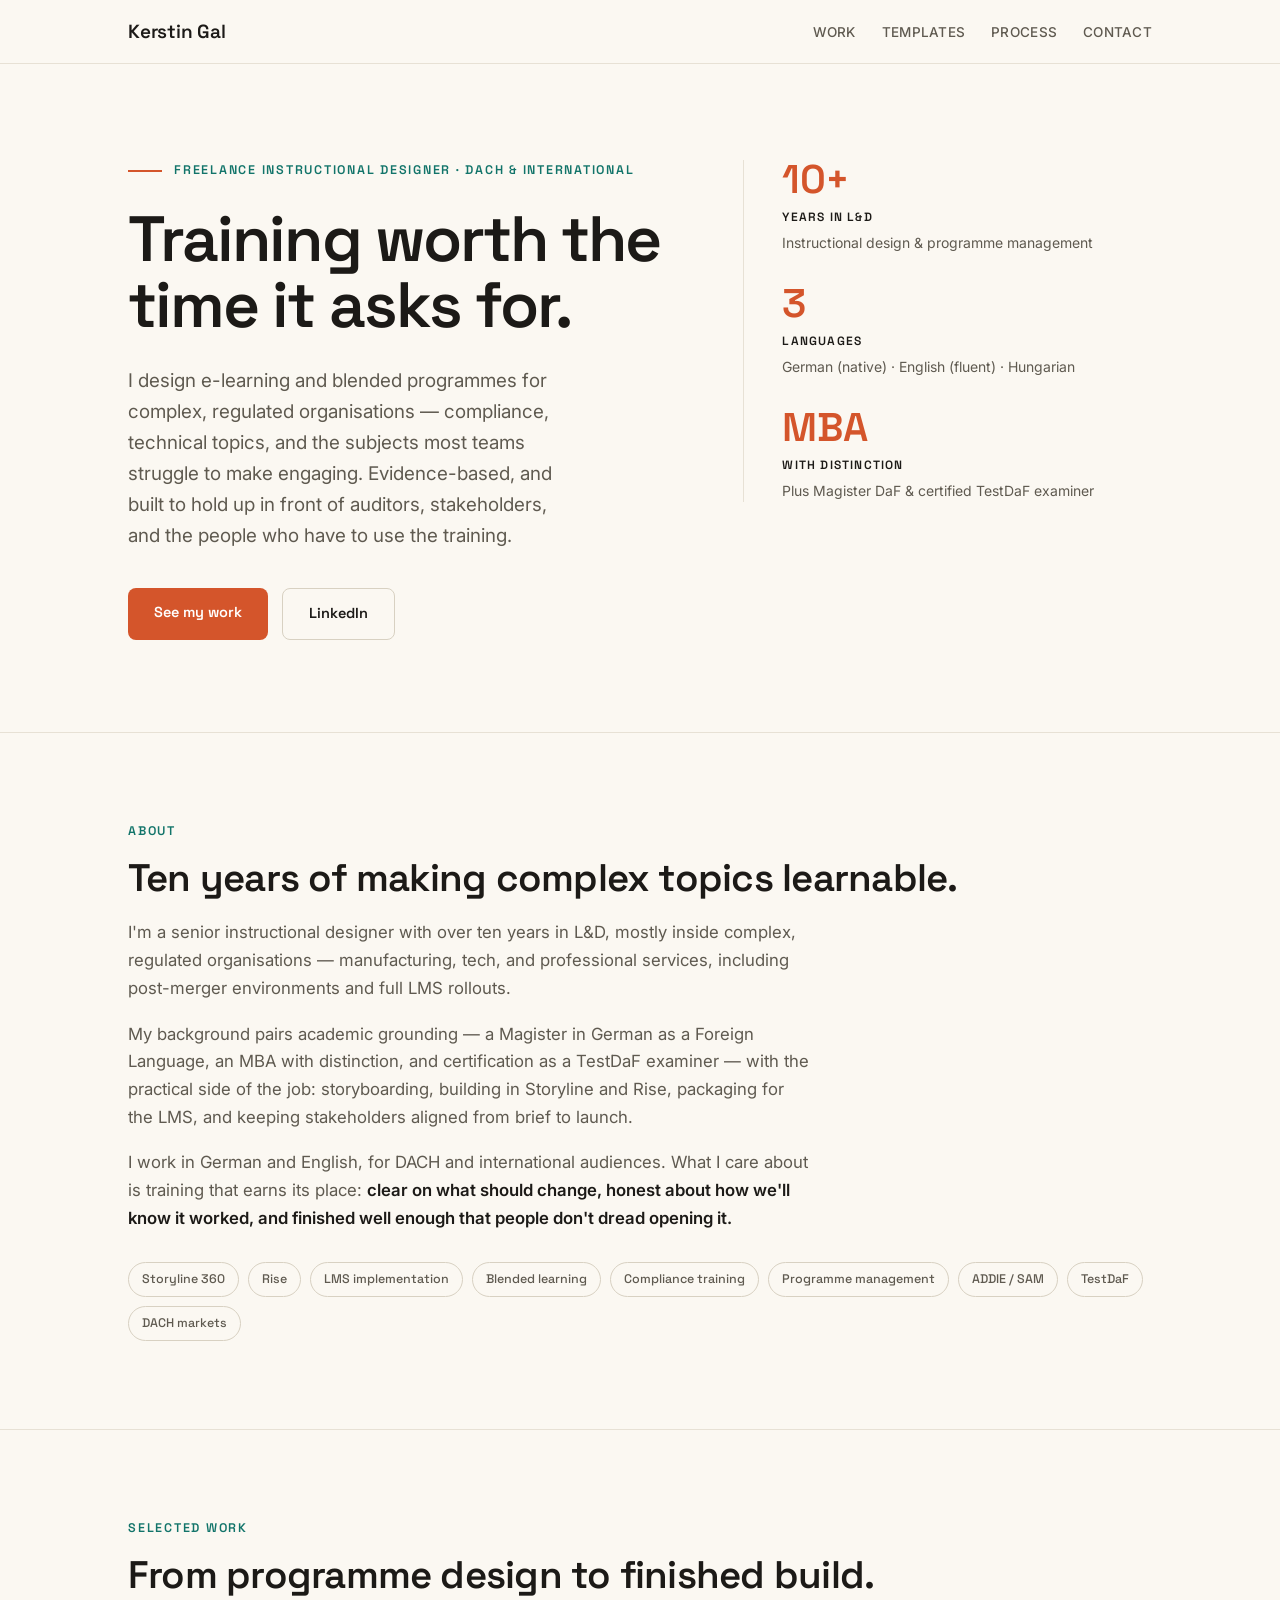
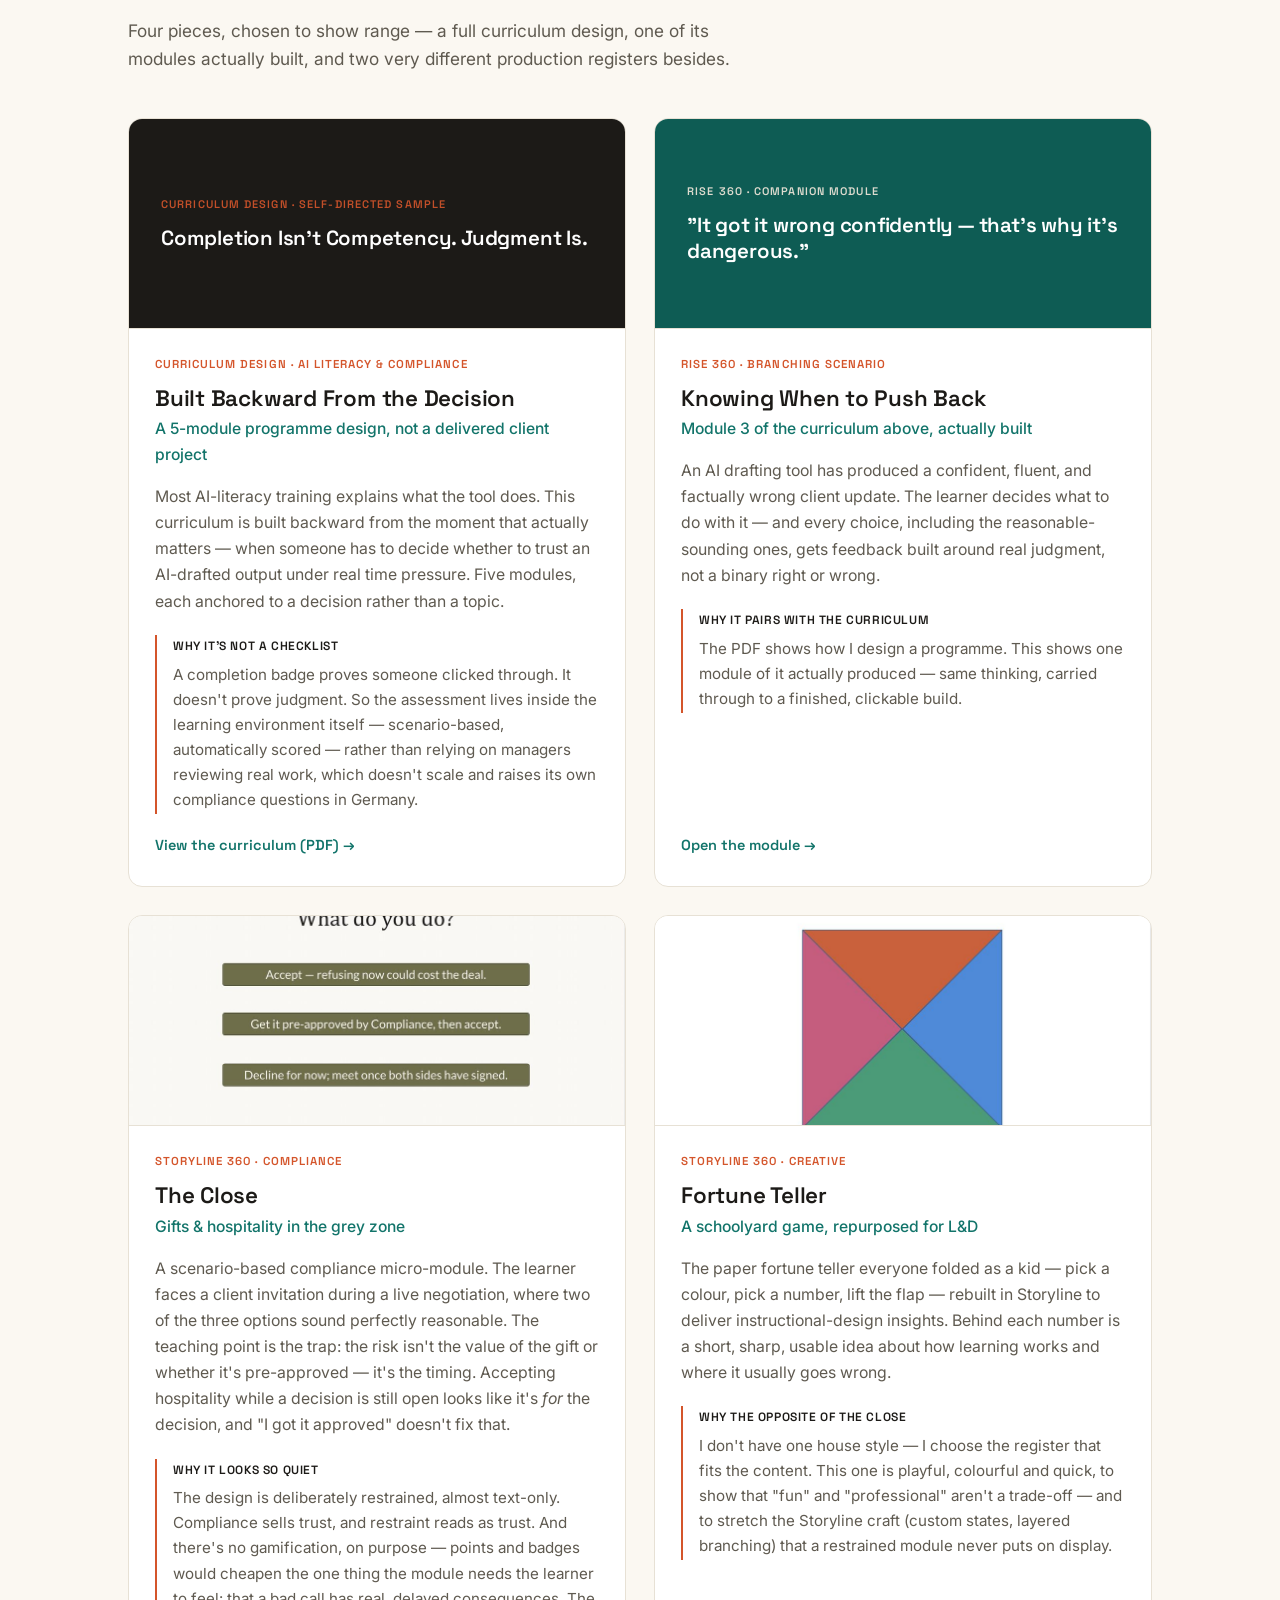
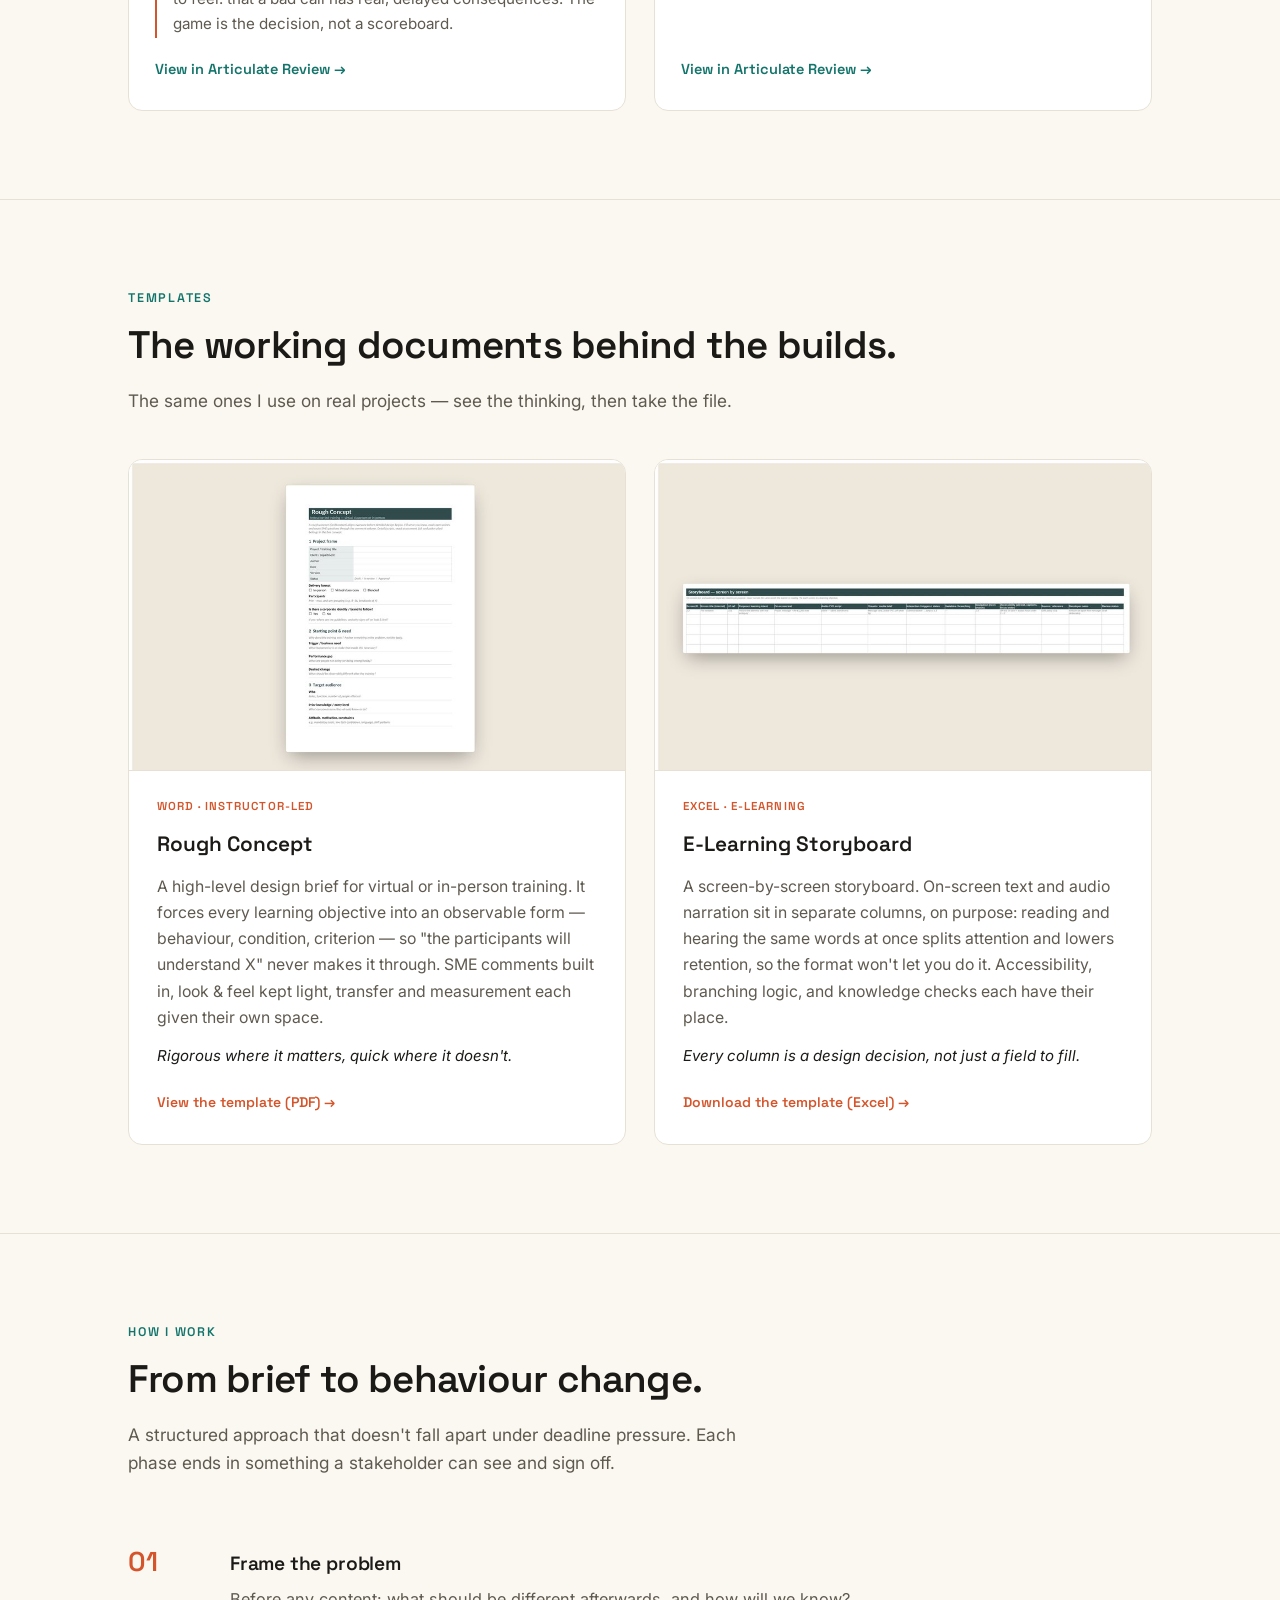
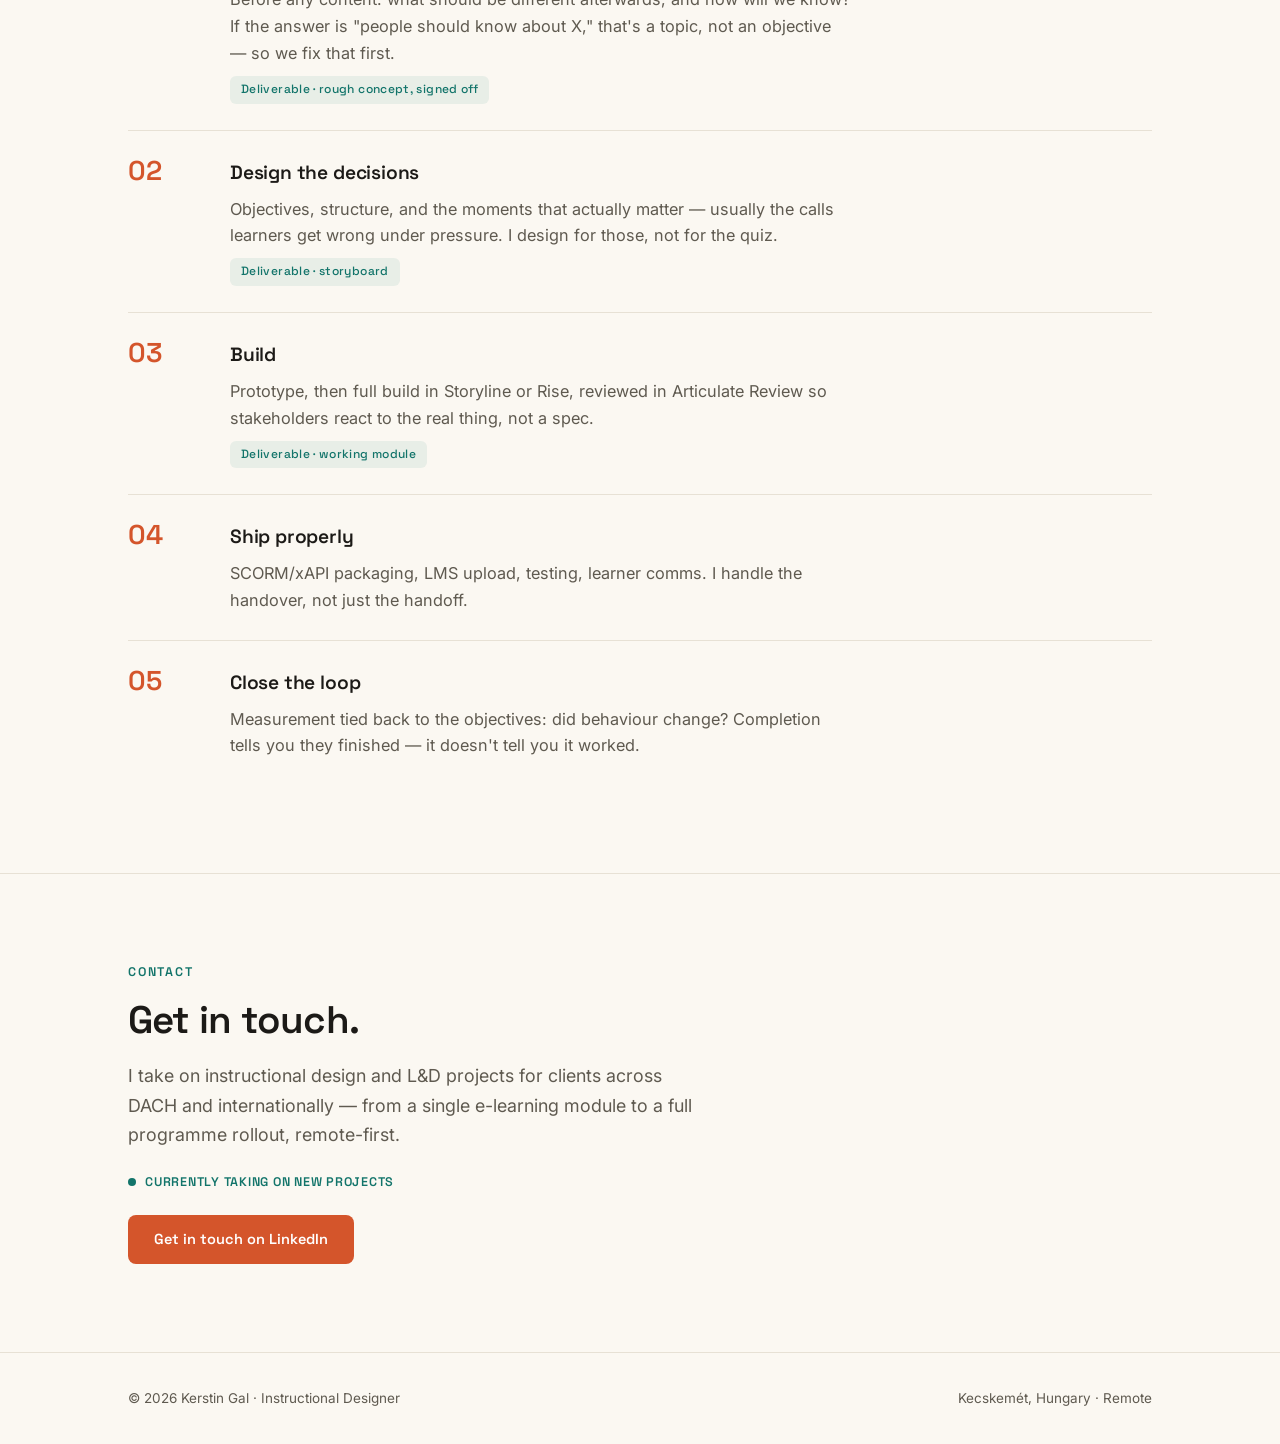
==== index.html @ 0e5b6647 "Revise content for roles and project descriptions Updated text in various sections to reflect new ro" ====
<!DOCTYPE html>
<html lang="en">
<head>
<meta charset="UTF-8">
<meta name="viewport" content="width=device-width, initial-scale=1.0">
<title>Kerstin Gal — Instructional Designer</title>
<link rel="preconnect" href="https://fonts.googleapis.com">
<link rel="preconnect" href="https://fonts.gstatic.com" crossorigin>
<link href="https://fonts.googleapis.com/css2?family=Space+Grotesk:wght@400;500;600;700&family=Inter:wght@400;500;600&display=swap" rel="stylesheet">
<style>
  :root{
    --paper:#FBF8F2; --surface:#FFFFFF; --ink:#1C1A17; --muted:#5F5A50;
    --terra:#D4552B; --terra-dark:#B8431F; --teal:#12746A; --teal-dark:#0E5C54;
    --hair:#E7E1D5; --hair-strong:#D8D1C2;
    --sans:'Inter',system-ui,sans-serif; --disp:'Space Grotesk',system-ui,sans-serif;
    --wrap:1080px;
  }
  *{box-sizing:border-box;margin:0;padding:0}
  html{scroll-behavior:smooth}
  body{font-family:var(--sans);background:var(--paper);color:var(--ink);line-height:1.65;-webkit-font-smoothing:antialiased}
  a{color:inherit;text-decoration:none}
  .wrap{max-width:var(--wrap);margin:0 auto;padding:0 28px}
  section{padding:88px 0;border-top:1px solid var(--hair)}

  /* nav */
  header{position:sticky;top:0;z-index:50;background:rgba(251,248,242,.9);backdrop-filter:blur(8px);border-bottom:1px solid var(--hair)}
  .nav{display:flex;align-items:center;justify-content:space-between;flex-wrap:wrap;gap:6px 20px;padding:16px 28px;max-width:var(--wrap);margin:0 auto}
  .brand{font-family:var(--disp);font-weight:600;font-size:19px;letter-spacing:-.01em}
  .navlinks{display:flex;gap:26px;font-size:13.5px;font-weight:500;letter-spacing:.02em;text-transform:uppercase}
  .navlinks a{color:var(--muted);transition:color .15s}
  .navlinks a:hover{color:var(--terra)}

  /* hero */
  .hero{padding:96px 0 92px}
  .hero-grid{display:grid;grid-template-columns:1.35fr 1fr;gap:64px;align-items:start}
  .eyebrow{font-family:var(--disp);font-size:12.5px;font-weight:600;letter-spacing:.14em;text-transform:uppercase;color:var(--teal);display:flex;align-items:center;gap:12px;margin-bottom:26px}
  .eyebrow::before{content:"";width:34px;height:2px;background:var(--terra)}
  h1{font-family:var(--disp);font-weight:600;font-size:clamp(2.5rem,5.4vw,4rem);line-height:1.03;letter-spacing:-.03em;margin-bottom:26px}
  .lead{font-size:1.18rem;color:var(--muted);max-width:37ch;margin-bottom:36px}
  .btns{display:flex;gap:14px;flex-wrap:wrap}
  .btn{font-family:var(--disp);font-weight:600;font-size:14.5px;padding:13px 26px;border-radius:8px;transition:.15s;cursor:pointer;display:inline-block}
  .btn-primary{background:var(--terra);color:#fff}
  .btn-primary:hover{background:var(--terra-dark)}
  .btn-ghost{border:1.5px solid var(--hair-strong);color:var(--ink)}
  .btn-ghost:hover{border-color:var(--teal);color:var(--teal)}

  .stats{display:flex;flex-direction:column;gap:30px;padding-left:38px;border-left:1px solid var(--hair)}
  .stat .num{font-family:var(--disp);font-weight:600;font-size:2.5rem;line-height:1;color:var(--terra);letter-spacing:-.02em}
  .stat .lab{font-family:var(--disp);font-size:12px;font-weight:600;letter-spacing:.1em;text-transform:uppercase;color:var(--ink);margin:8px 0 3px}
  .stat .sub{font-size:14px;color:var(--muted)}

  /* section heads */
  .kicker{font-family:var(--disp);font-size:12.5px;font-weight:600;letter-spacing:.14em;text-transform:uppercase;color:var(--teal);margin-bottom:16px}
  h2{font-family:var(--disp);font-weight:600;font-size:clamp(1.7rem,3.4vw,2.4rem);line-height:1.1;letter-spacing:-.02em;margin-bottom:20px}
  .section-intro{font-size:1.08rem;color:var(--muted);max-width:56ch;margin-bottom:44px}

  /* about */
  .about p{max-width:62ch;color:var(--muted);margin-bottom:18px;font-size:1.05rem}
  .about p strong{color:var(--ink);font-weight:600}
  .tags{display:flex;flex-wrap:wrap;gap:9px;margin-top:30px}
  .tag{font-family:var(--disp);font-size:12.5px;font-weight:500;padding:6px 13px;border:1px solid var(--hair-strong);border-radius:999px;color:var(--muted)}

  /* work cards */
  .cards{display:grid;grid-template-columns:1fr 1fr;gap:28px}
  .card{background:var(--surface);border:1px solid var(--hair);border-radius:14px;overflow:hidden;display:flex;flex-direction:column;transition:transform .18s,box-shadow .18s}
  .card:hover{transform:translateY(-3px);box-shadow:0 14px 34px -18px rgba(28,26,23,.35)}
  .card-img{height:210px;overflow:hidden;background:var(--paper);border-bottom:1px solid var(--hair)}
  .card-img img{width:100%;height:100%;object-fit:cover;object-position:center;display:block}

  /* text-based covers for pieces without a screenshot yet */
  .cover{height:210px;border-bottom:1px solid var(--hair);display:flex;flex-direction:column;justify-content:center;padding:0 32px;color:#fff}
  .cover-dark{background:var(--ink)}
  .cover-teal{background:var(--teal-dark)}
  .cover .cov-eyebrow{font-family:var(--disp);font-size:11px;font-weight:600;letter-spacing:.1em;text-transform:uppercase;margin-bottom:12px;opacity:.9}
  .cover-dark .cov-eyebrow{color:var(--terra)}
  .cover-teal .cov-eyebrow{color:#F4E9DC}
  .cover .cov-line{font-family:var(--disp);font-weight:600;font-size:1.28rem;line-height:1.28;letter-spacing:-.01em}

  .card-body{padding:26px 26px 28px;display:flex;flex-direction:column;flex:1}
  .card-tag{font-family:var(--disp);font-size:11.5px;font-weight:600;letter-spacing:.09em;text-transform:uppercase;color:var(--terra);margin-bottom:12px}
  .card h3{font-family:var(--disp);font-weight:600;font-size:1.4rem;letter-spacing:-.01em;line-height:1.15}
  .card .subtitle{color:var(--teal);font-weight:500;font-size:.98rem;margin:5px 0 16px}
  .card p{color:var(--muted);font-size:.99rem;margin-bottom:16px}
  .why{border-left:2.5px solid var(--terra);padding:2px 0 2px 16px;margin:4px 0 20px}
  .why .why-lab{font-family:var(--disp);font-size:12px;font-weight:600;letter-spacing:.05em;text-transform:uppercase;color:var(--ink);display:block;margin-bottom:5px}
  .why p{font-size:.95rem;margin:0}
  .card-link{margin-top:auto;font-family:var(--disp);font-weight:600;font-size:14.5px;color:var(--teal);display:inline-flex;align-items:center;gap:7px;transition:gap .15s,color .15s}
  .card-link:hover{gap:12px;color:var(--teal-dark)}

  /* templates */
  .tpl{display:grid;grid-template-columns:1fr 1fr;gap:28px}
  .tpl-card{background:var(--surface);border:1px solid var(--hair);border-radius:14px;overflow:hidden;display:flex;flex-direction:column;transition:transform .18s,box-shadow .18s}
  .tpl-card:hover{transform:translateY(-3px);box-shadow:0 14px 34px -18px rgba(28,26,23,.35)}
  .tpl-img{border-bottom:1px solid var(--hair);background:#EDE7DC;line-height:0}
  .tpl-img img{width:100%;height:auto;display:block}
  .tpl-body{padding:26px 28px 30px;display:flex;flex-direction:column;flex:1}
  .tpl-tag{font-family:var(--disp);font-size:11.5px;font-weight:600;letter-spacing:.09em;text-transform:uppercase;color:var(--terra);margin-bottom:11px}
  .tpl-card h3{font-family:var(--disp);font-weight:600;font-size:1.3rem;margin-bottom:13px}
  .tpl-card p{color:var(--muted);font-size:.99rem;margin-bottom:13px}
  .tpl-card .note{font-style:italic;color:var(--ink);font-size:.94rem;margin-bottom:22px}
  .dl{margin-top:auto;font-family:var(--disp);font-weight:600;font-size:14px;color:var(--terra);display:inline-flex;align-items:center;gap:7px;transition:gap .15s}
  .dl:hover{gap:12px}

  /* process */
  .steps{display:flex;flex-direction:column;gap:0}
  .step{display:grid;grid-template-columns:76px 1fr;gap:26px;padding:26px 0;border-top:1px solid var(--hair)}
  .step:first-child{border-top:none}
  .step .no{font-family:var(--disp);font-weight:600;font-size:1.7rem;color:var(--terra);line-height:1}
  .step h4{font-family:var(--disp);font-weight:600;font-size:1.2rem;margin-bottom:7px;letter-spacing:-.01em}
  .step p{color:var(--muted);font-size:1.02rem;max-width:62ch}
  .step .deliv{display:inline-block;margin-top:9px;font-family:var(--disp);font-size:12px;font-weight:500;letter-spacing:.03em;color:var(--teal);background:rgba(18,116,106,.08);padding:4px 11px;border-radius:6px}

  /* contact */
  .contact-box{display:flex;flex-direction:column;align-items:flex-start;gap:22px}
  .contact-box p{font-size:1.12rem;color:var(--muted);max-width:52ch}
  .avail{font-family:var(--disp);font-size:12.5px;font-weight:600;letter-spacing:.06em;text-transform:uppercase;color:var(--teal);display:inline-flex;align-items:center;gap:9px}
  .avail::before{content:"";width:8px;height:8px;border-radius:50%;background:var(--teal)}

  footer{border-top:1px solid var(--hair);padding:34px 0;font-size:13.5px;color:var(--muted)}
  .foot{display:flex;justify-content:space-between;flex-wrap:wrap;gap:10px}

  @media(max-width:860px){
    .hero-grid{grid-template-columns:1fr;gap:44px}
    .stats{flex-direction:row;flex-wrap:wrap;gap:28px 40px;padding-left:0;border-left:none;border-top:1px solid var(--hair);padding-top:34px}
    .cards,.tpl{grid-template-columns:1fr}
    section{padding:64px 0}
  }
  @media(max-width:540px){
    .navlinks{gap:16px;font-size:12px}
    .step{grid-template-columns:52px 1fr;gap:16px}
  }
</style>
</head>
<body>

<header>
  <nav class="nav">
    <div class="brand">Kerstin Gal</div>
    <div class="navlinks">
      <a href="#work">Work</a>
      <a href="#templates">Templates</a>
      <a href="#process">Process</a>
      <a href="#contact">Contact</a>
    </div>
  </nav>
</header>

<main>

<section class="hero" style="border-top:none">
  <div class="wrap">
    <div class="hero-grid">
      <div>
        <div class="eyebrow">Freelance Instructional Designer · DACH &amp; International</div>
        <h1>Training worth the time it asks for.</h1>
        <p class="lead">I design e-learning and blended programmes for complex, regulated organisations — compliance, technical topics, and the subjects most teams struggle to make engaging. Evidence-based, and built to hold up in front of auditors, stakeholders, and the people who have to use the training.</p>
        <div class="btns">
          <a class="btn btn-primary" href="#work">See my work</a>
          <a class="btn btn-ghost" href="https://www.linkedin.com/in/kerstingal" target="_blank" rel="noopener">LinkedIn</a>
        </div>
      </div>
      <div class="stats">
        <div class="stat">
          <div class="num">10+</div>
          <div class="lab">Years in L&amp;D</div>
          <div class="sub">Instructional design &amp; programme management</div>
        </div>
        <div class="stat">
          <div class="num">3</div>
          <div class="lab">Languages</div>
          <div class="sub">German (native) · English (fluent) · Hungarian</div>
        </div>
        <div class="stat">
          <div class="num">MBA</div>
          <div class="lab">With distinction</div>
          <div class="sub">Plus Magister DaF &amp; certified TestDaF examiner</div>
        </div>
      </div>
    </div>
  </div>
</section>

<section id="about" class="about">
  <div class="wrap">
    <div class="kicker">About</div>
    <h2>Ten years of making complex topics learnable.</h2>
    <p>I'm a senior instructional designer with over ten years in L&amp;D, mostly inside complex, regulated organisations — manufacturing, tech, and professional services, including post-merger environments and full LMS rollouts.</p>
    <p>My background pairs academic grounding — a Magister in German as a Foreign Language, an MBA with distinction, and certification as a TestDaF examiner — with the practical side of the job: storyboarding, building in Storyline and Rise, packaging for the LMS, and keeping stakeholders aligned from brief to launch.</p>
    <p>I work in German and English, for DACH and international audiences. What I care about is training that earns its place: <strong>clear on what should change, honest about how we'll know it worked, and finished well enough that people don't dread opening it.</strong></p>
    <div class="tags">
      <span class="tag">Storyline 360</span>
      <span class="tag">Rise</span>
      <span class="tag">LMS implementation</span>
      <span class="tag">Blended learning</span>
      <span class="tag">Compliance training</span>
      <span class="tag">Programme management</span>
      <span class="tag">ADDIE / SAM</span>
      <span class="tag">TestDaF</span>
      <span class="tag">DACH markets</span>
    </div>
  </div>
</section>

<section id="work">
  <div class="wrap">
    <div class="kicker">Selected work</div>
    <h2>From programme design to finished build.</h2>
    <p class="section-intro">Four pieces, chosen to show range — a full curriculum design, one of its modules actually built, and two very different production registers besides.</p>
    <div class="cards">

      <article class="card">
        <div class="cover cover-dark">
          <span class="cov-eyebrow">Curriculum Design · Self-directed sample</span>
          <span class="cov-line">Completion Isn't Competency. Judgment Is.</span>
        </div>
        <div class="card-body">
          <div class="card-tag">Curriculum Design · AI Literacy &amp; Compliance</div>
          <h3>Built Backward From the Decision</h3>
          <div class="subtitle">A 5-module programme design, not a delivered client project</div>
          <p>Most AI-literacy training explains what the tool does. This curriculum is built backward from the moment that actually matters — when someone has to decide whether to trust an AI-drafted output under real time pressure. Five modules, each anchored to a decision rather than a topic.</p>
          <div class="why">
            <span class="why-lab">Why it's not a checklist</span>
            <p>A completion badge proves someone clicked through. It doesn't prove judgment. So the assessment lives inside the learning environment itself — scenario-based, automatically scored — rather than relying on managers reviewing real work, which doesn't scale and raises its own compliance questions in Germany.</p>
          </div>
          <a class="card-link" href="Curriculum_Design_Sample_KG.pdf" target="_blank" rel="noopener">View the curriculum (PDF) →</a>
        </div>
      </article>

      <article class="card">
        <div class="cover cover-teal">
          <span class="cov-eyebrow">Rise 360 · Companion module</span>
          <span class="cov-line">"It got it wrong confidently — that's why it's dangerous."</span>
        </div>
        <div class="card-body">
          <div class="card-tag">Rise 360 · Branching scenario</div>
          <h3>Knowing When to Push Back</h3>
          <div class="subtitle">Module 3 of the curriculum above, actually built</div>
          <p>An AI drafting tool has produced a confident, fluent, and factually wrong client update. The learner decides what to do with it — and every choice, including the reasonable-sounding ones, gets feedback built around real judgment, not a binary right or wrong.</p>
          <div class="why">
            <span class="why-lab">Why it pairs with the curriculum</span>
            <p>The PDF shows how I design a programme. This shows one module of it actually produced — same thinking, carried through to a finished, clickable build.</p>
          </div>
          <a class="card-link" href="push-back-module/" target="_blank" rel="noopener">Open the module →</a>
        </div>
      </article>

      <article class="card">
        <div class="card-img"><img src="assets/the-close.jpg" alt="The Close module — a decision screen asking what to do about a client invitation, with three options"></div>
        <div class="card-body">
          <div class="card-tag">Storyline 360 · Compliance</div>
          <h3>The Close</h3>
          <div class="subtitle">Gifts &amp; hospitality in the grey zone</div>
          <p>A scenario-based compliance micro-module. The learner faces a client invitation during a live negotiation, where two of the three options sound perfectly reasonable. The teaching point is the trap: the risk isn't the value of the gift or whether it's pre-approved — it's the timing. Accepting hospitality while a decision is still open looks like it's <em>for</em> the decision, and "I got it approved" doesn't fix that.</p>
          <div class="why">
            <span class="why-lab">Why it looks so quiet</span>
            <p>The design is deliberately restrained, almost text-only. Compliance sells trust, and restraint reads as trust. And there's no gamification, on purpose — points and badges would cheapen the one thing the module needs the learner to feel: that a bad call has real, delayed consequences. The game is the decision, not a scoreboard.</p>
          </div>
          <a class="card-link" href="https://360.eu.articulate.com/review/content/5b270b07-558f-43c8-bba6-cb0264602412/review" target="_blank" rel="noopener">View in Articulate Review →</a>
        </div>
      </article>

      <article class="card">
        <div class="card-img"><img src="assets/fortune-teller.jpg" alt="Fortune Teller module — a paper fortune-teller shape split into four coloured triangles with the prompt Pick a color"></div>
        <div class="card-body">
          <div class="card-tag">Storyline 360 · Creative</div>
          <h3>Fortune Teller</h3>
          <div class="subtitle">A schoolyard game, repurposed for L&amp;D</div>
          <p>The paper fortune teller everyone folded as a kid — pick a colour, pick a number, lift the flap — rebuilt in Storyline to deliver instructional-design insights. Behind each number is a short, sharp, usable idea about how learning works and where it usually goes wrong.</p>
          <div class="why">
            <span class="why-lab">Why the opposite of The Close</span>
            <p>I don't have one house style — I choose the register that fits the content. This one is playful, colourful and quick, to show that "fun" and "professional" aren't a trade-off — and to stretch the Storyline craft (custom states, layered branching) that a restrained module never puts on display.</p>
          </div>
          <a class="card-link" href="https://360.eu.articulate.com/review/content/aa0eb9a3-09b1-4ec2-824b-37dfa38907b5/review" target="_blank" rel="noopener">View in Articulate Review →</a>
        </div>
      </article>

    </div>
  </div>
</section>

<section id="templates">
  <div class="wrap">
    <div class="kicker">Templates</div>
    <h2>The working documents behind the builds.</h2>
    <p class="section-intro">The same ones I use on real projects — see the thinking, then take the file.</p>
    <div class="tpl">

      <article class="tpl-card">
        <div class="tpl-img"><img src="assets/preview-rough-concept.jpg" alt="Rough Concept template — a Word document with a branded header and structured sections for project frame, starting point, and target audience"></div>
        <div class="tpl-body">
          <div class="tpl-tag">Word · instructor-led</div>
          <h3>Rough Concept</h3>
          <p>A high-level design brief for virtual or in-person training. It forces every learning objective into an observable form — behaviour, condition, criterion — so "the participants will understand X" never makes it through. SME comments built in, look &amp; feel kept light, transfer and measurement each given their own space.</p>
          <div class="note">Rigorous where it matters, quick where it doesn't.</div>
          <a class="dl" href="Rough-Concept_Template.pdf" target="_blank" rel="noopener">View the template (PDF) →</a>
        </div>
      </article>

      <article class="tpl-card">
        <div class="tpl-img"><img src="assets/preview-storyboard.jpg" alt="E-Learning Storyboard template — a spreadsheet grid with separate columns for on-screen text and audio narration, interactions, accessibility, and review status"></div>
        <div class="tpl-body">
          <div class="tpl-tag">Excel · e-learning</div>
          <h3>E-Learning Storyboard</h3>
          <p>A screen-by-screen storyboard. On-screen text and audio narration sit in separate columns, on purpose: reading and hearing the same words at once splits attention and lowers retention, so the format won't let you do it. Accessibility, branching logic, and knowledge checks each have their place.</p>
          <div class="note">Every column is a design decision, not just a field to fill.</div>
          <a class="dl" href="E-Learning-Storyboard_Template.xlsx">Download the template (Excel) →</a>
        </div>
      </article>

    </div>
  </div>
</section>

<section id="process">
  <div class="wrap">
    <div class="kicker">How I work</div>
    <h2>From brief to behaviour change.</h2>
    <p class="section-intro">A structured approach that doesn't fall apart under deadline pressure. Each phase ends in something a stakeholder can see and sign off.</p>
    <div class="steps">

      <div class="step">
        <div class="no">01</div>
        <div>
          <h4>Frame the problem</h4>
          <p>Before any content: what should be different afterwards, and how will we know? If the answer is "people should know about X," that's a topic, not an objective — so we fix that first.</p>
          <span class="deliv">Deliverable · rough concept, signed off</span>
        </div>
      </div>

      <div class="step">
        <div class="no">02</div>
        <div>
          <h4>Design the decisions</h4>
          <p>Objectives, structure, and the moments that actually matter — usually the calls learners get wrong under pressure. I design for those, not for the quiz.</p>
          <span class="deliv">Deliverable · storyboard</span>
        </div>
      </div>

      <div class="step">
        <div class="no">03</div>
        <div>
          <h4>Build</h4>
          <p>Prototype, then full build in Storyline or Rise, reviewed in Articulate Review so stakeholders react to the real thing, not a spec.</p>
          <span class="deliv">Deliverable · working module</span>
        </div>
      </div>

      <div class="step">
        <div class="no">04</div>
        <div>
          <h4>Ship properly</h4>
          <p>SCORM/xAPI packaging, LMS upload, testing, learner comms. I handle the handover, not just the handoff.</p>
        </div>
      </div>

      <div class="step">
        <div class="no">05</div>
        <div>
          <h4>Close the loop</h4>
          <p>Measurement tied back to the objectives: did behaviour change? Completion tells you they finished — it doesn't tell you it worked.</p>
        </div>
      </div>

    </div>
  </div>
</section>

<section id="contact">
  <div class="wrap">
    <div class="kicker">Contact</div>
    <h2>Get in touch.</h2>
    <div class="contact-box">
      <p>I take on instructional design and L&amp;D projects for clients across DACH and internationally — from a single e-learning module to a full programme rollout, remote-first.</p>
      <span class="avail">Currently taking on new projects</span>
      <a class="btn btn-primary" href="https://www.linkedin.com/in/kerstingal" target="_blank" rel="noopener">Get in touch on LinkedIn</a>
    </div>
  </div>
</section>

</main>

<footer>
  <div class="wrap foot">
    <span>© 2026 Kerstin Gal · Instructional Designer</span>
    <span>Kecskemét, Hungary · Remote</span>
  </div>
</footer>

</body>
</html>
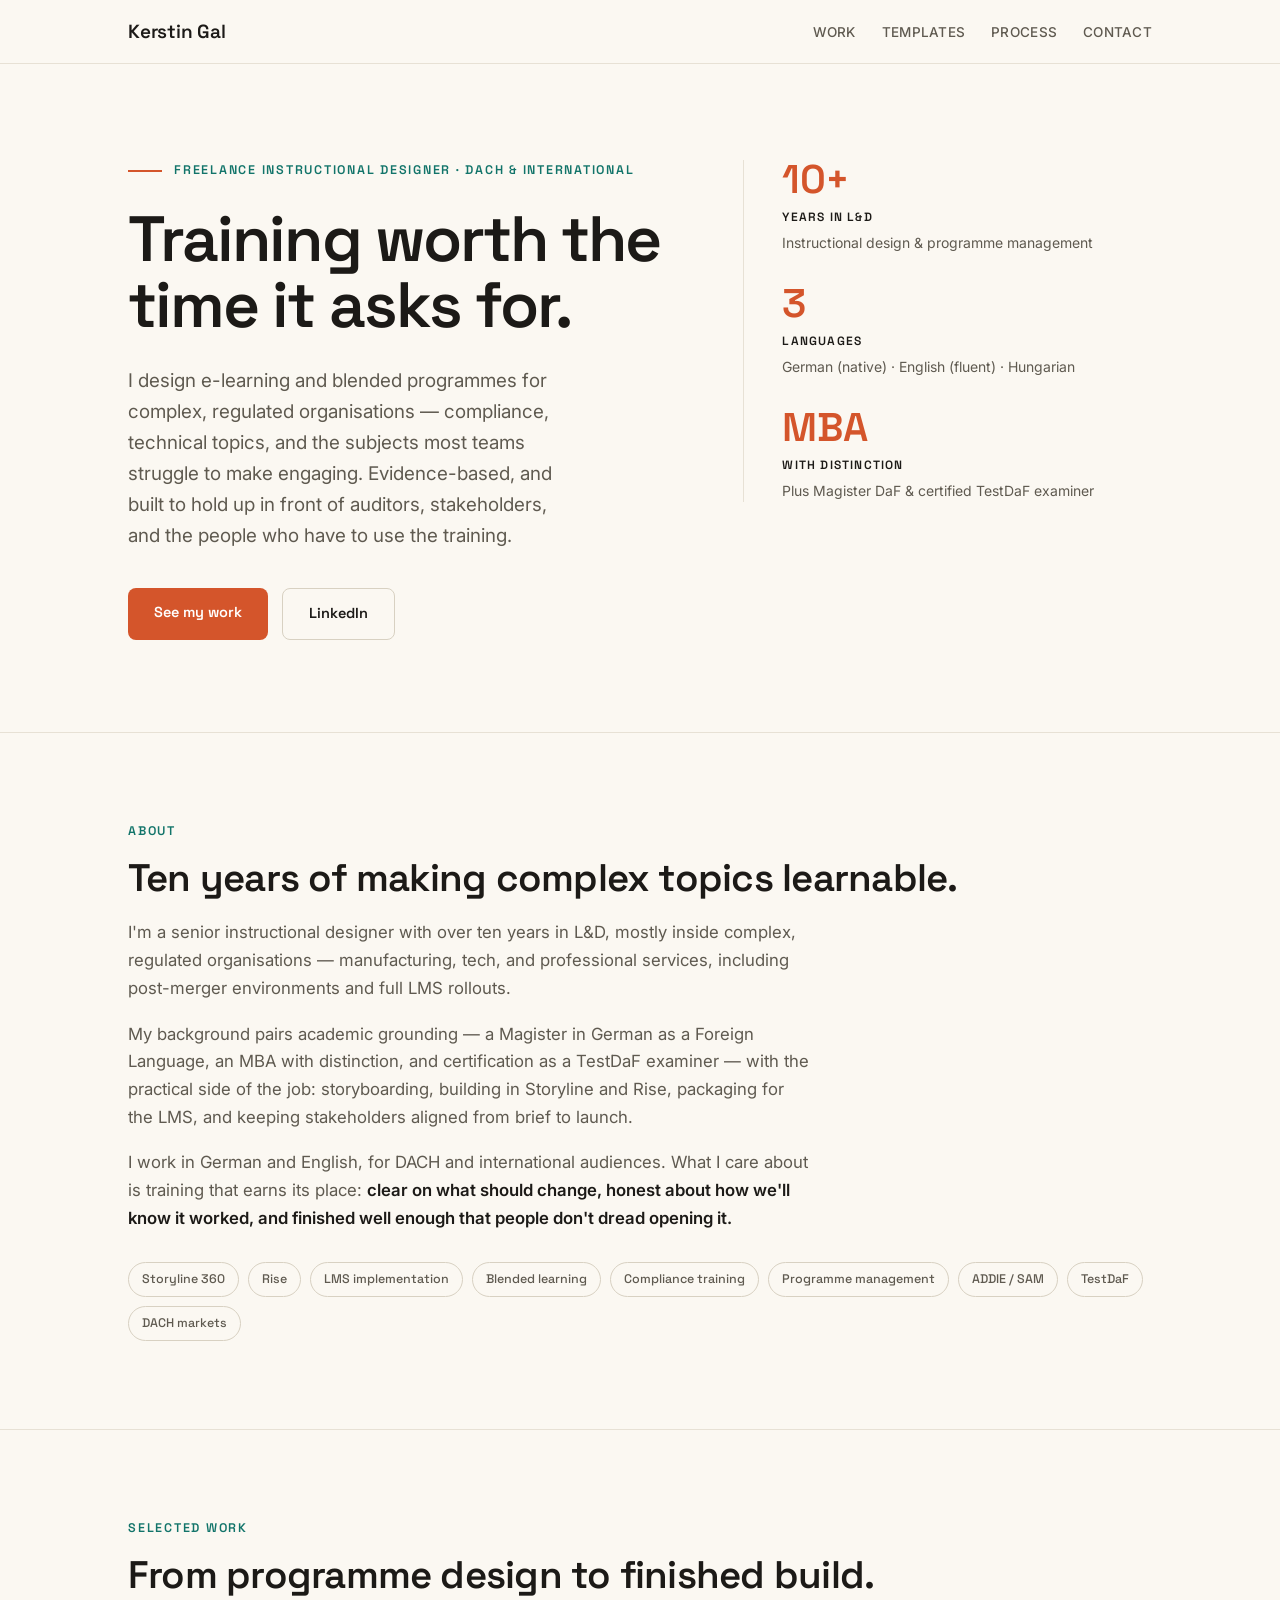
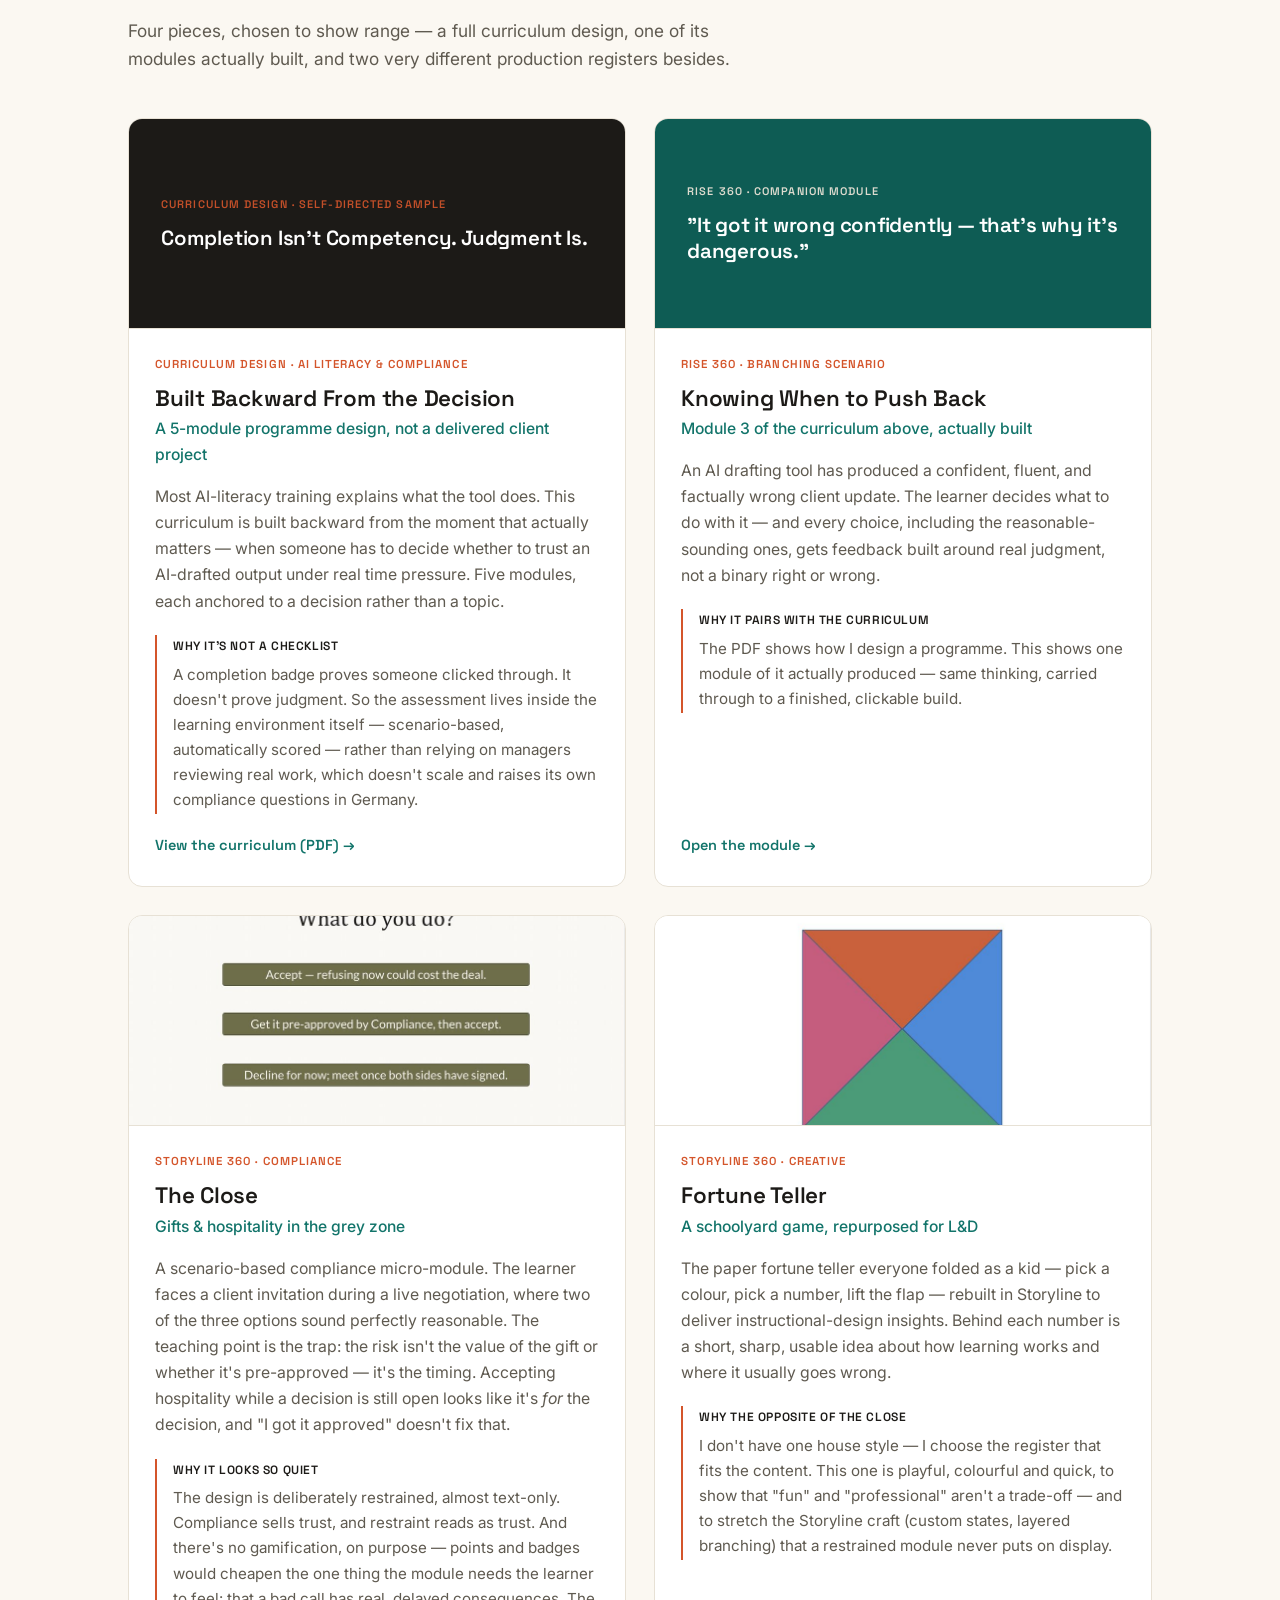
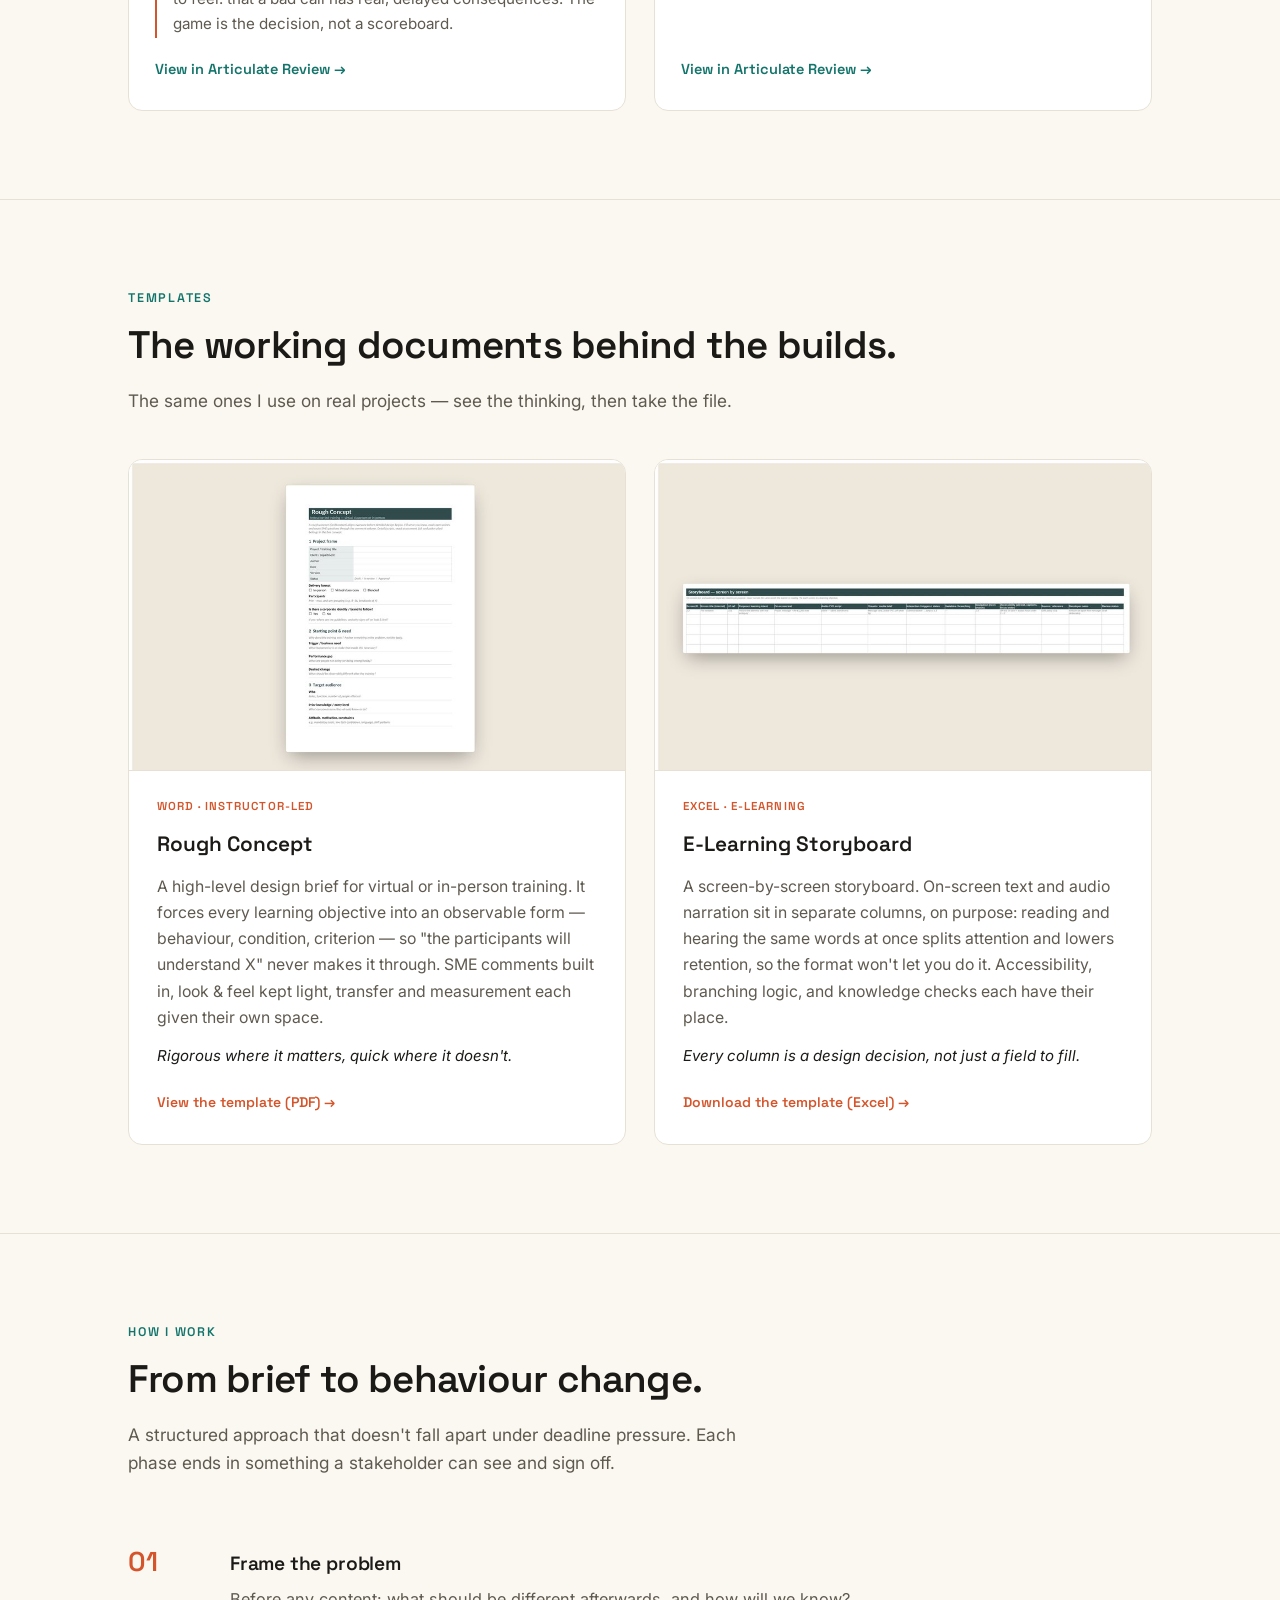
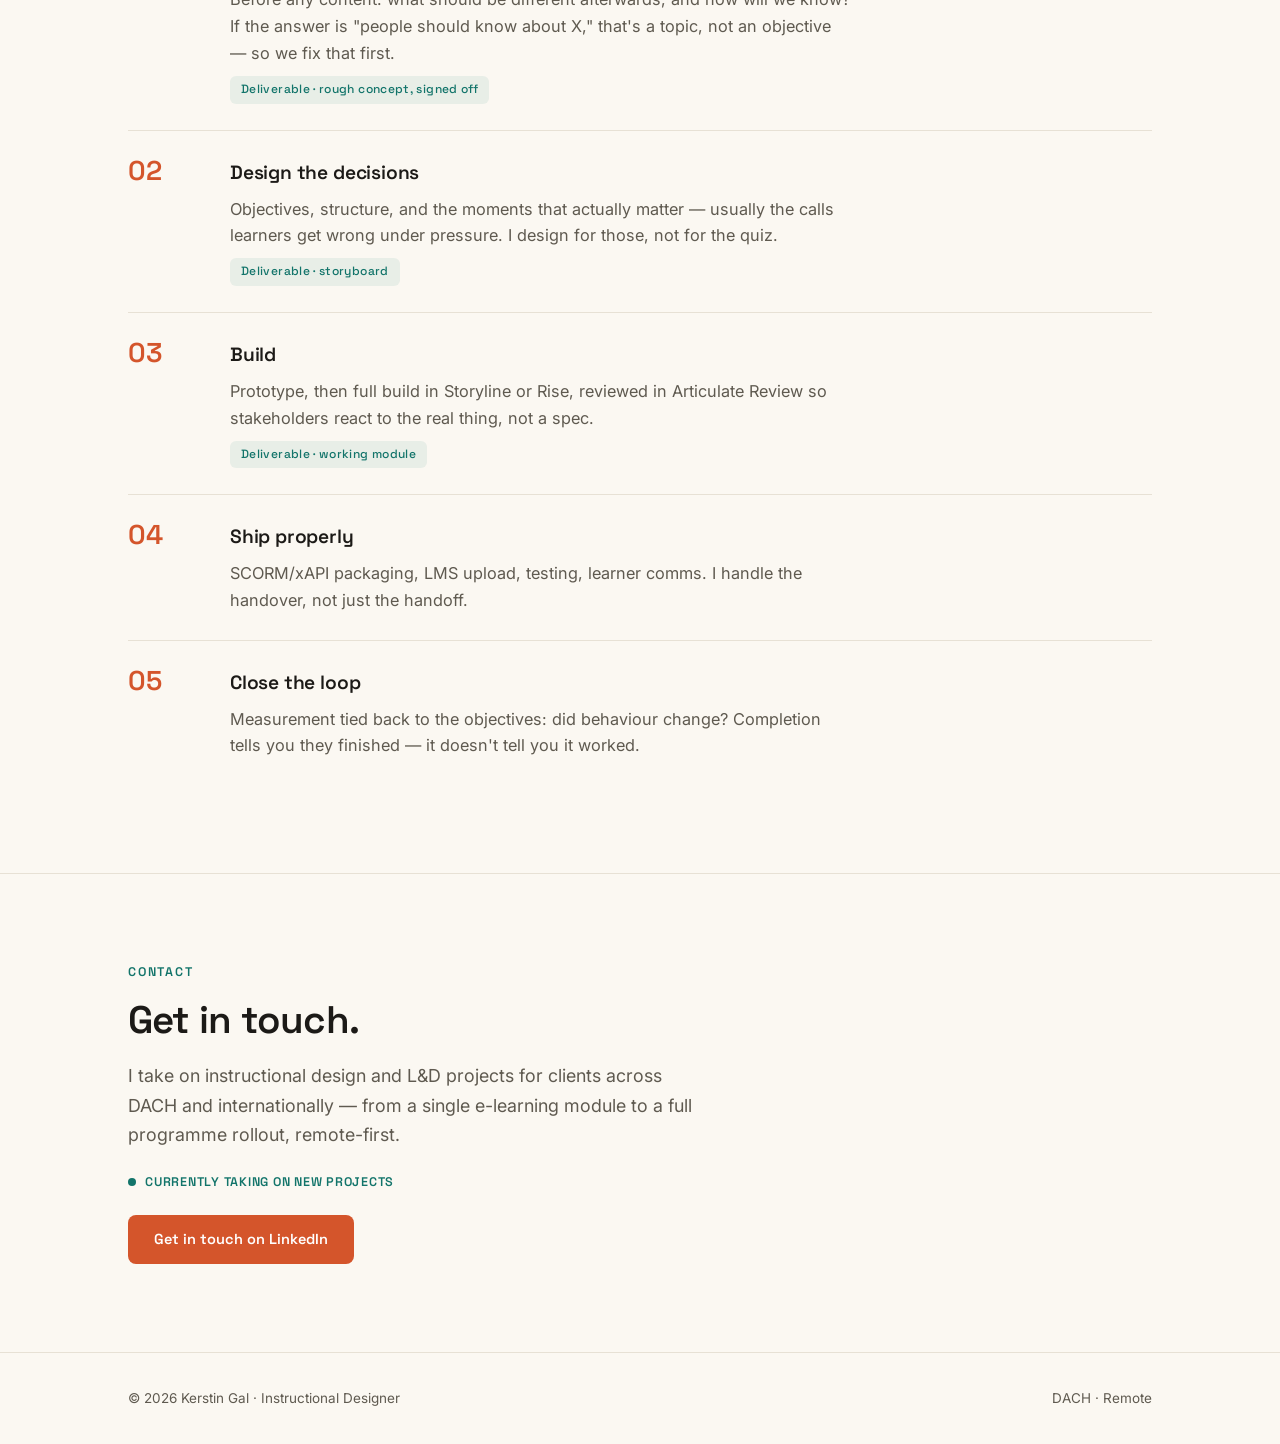
==== commit a4c7adba: "Update index.html" ====
--- a/index.html
+++ b/index.html
@@ -382,7 +382,7 @@
 <footer>
   <div class="wrap foot">
     <span>© 2026 Kerstin Gal · Instructional Designer</span>
-    <span>Kecskemét, Hungary · Remote</span>
+    <span>DACH · Remote</span>
   </div>
 </footer>
 
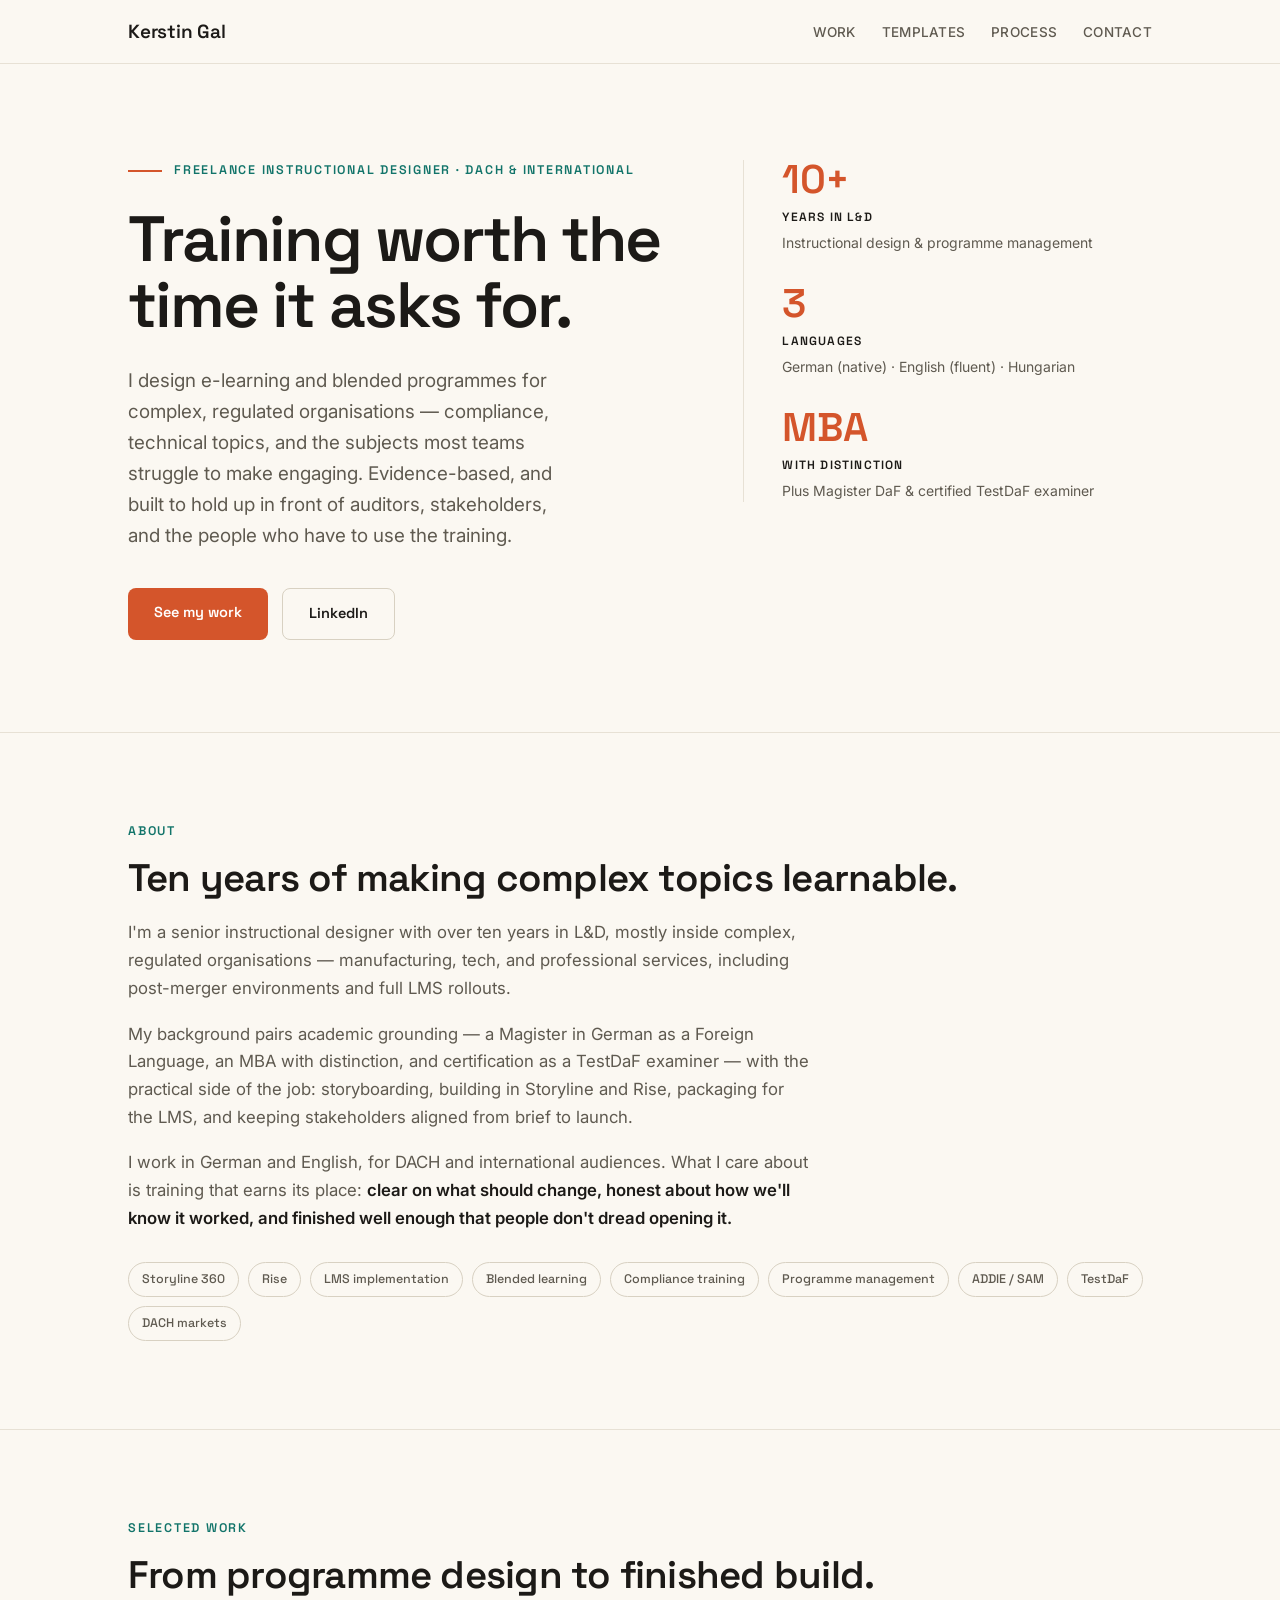
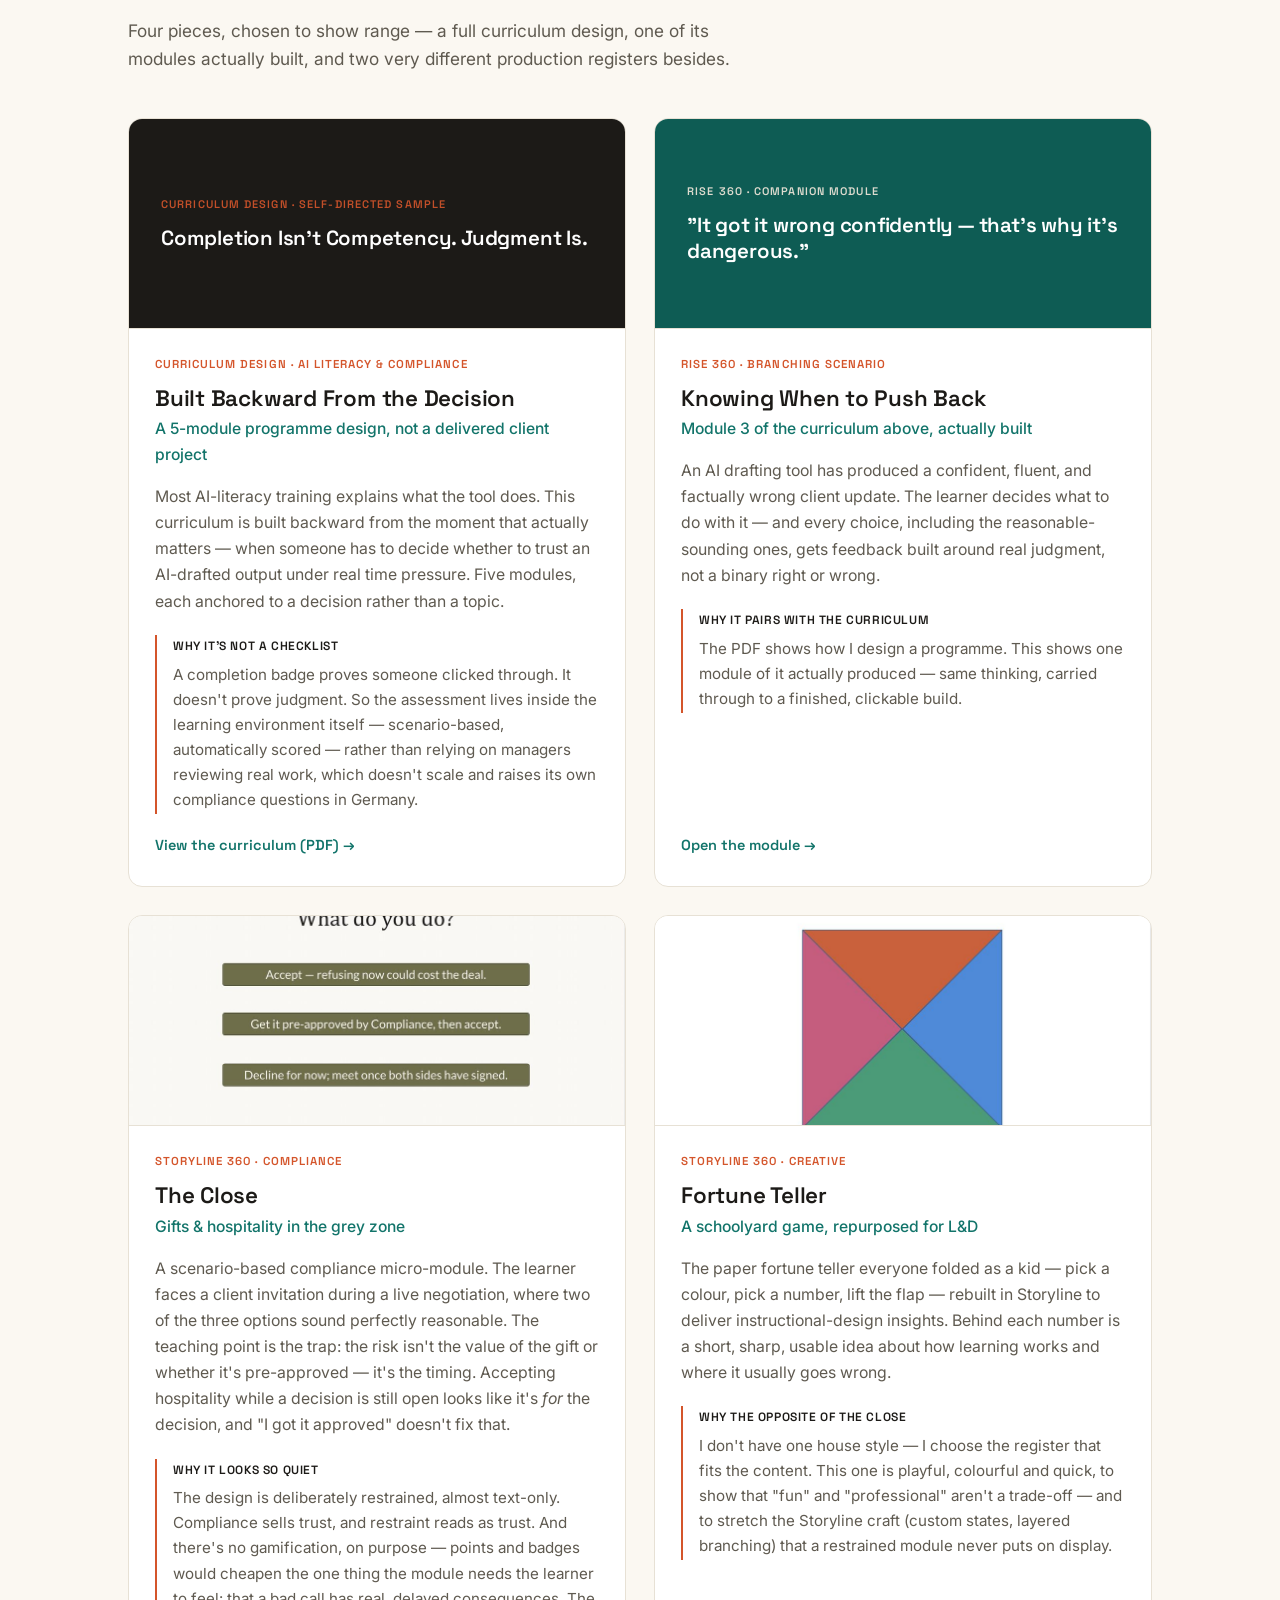
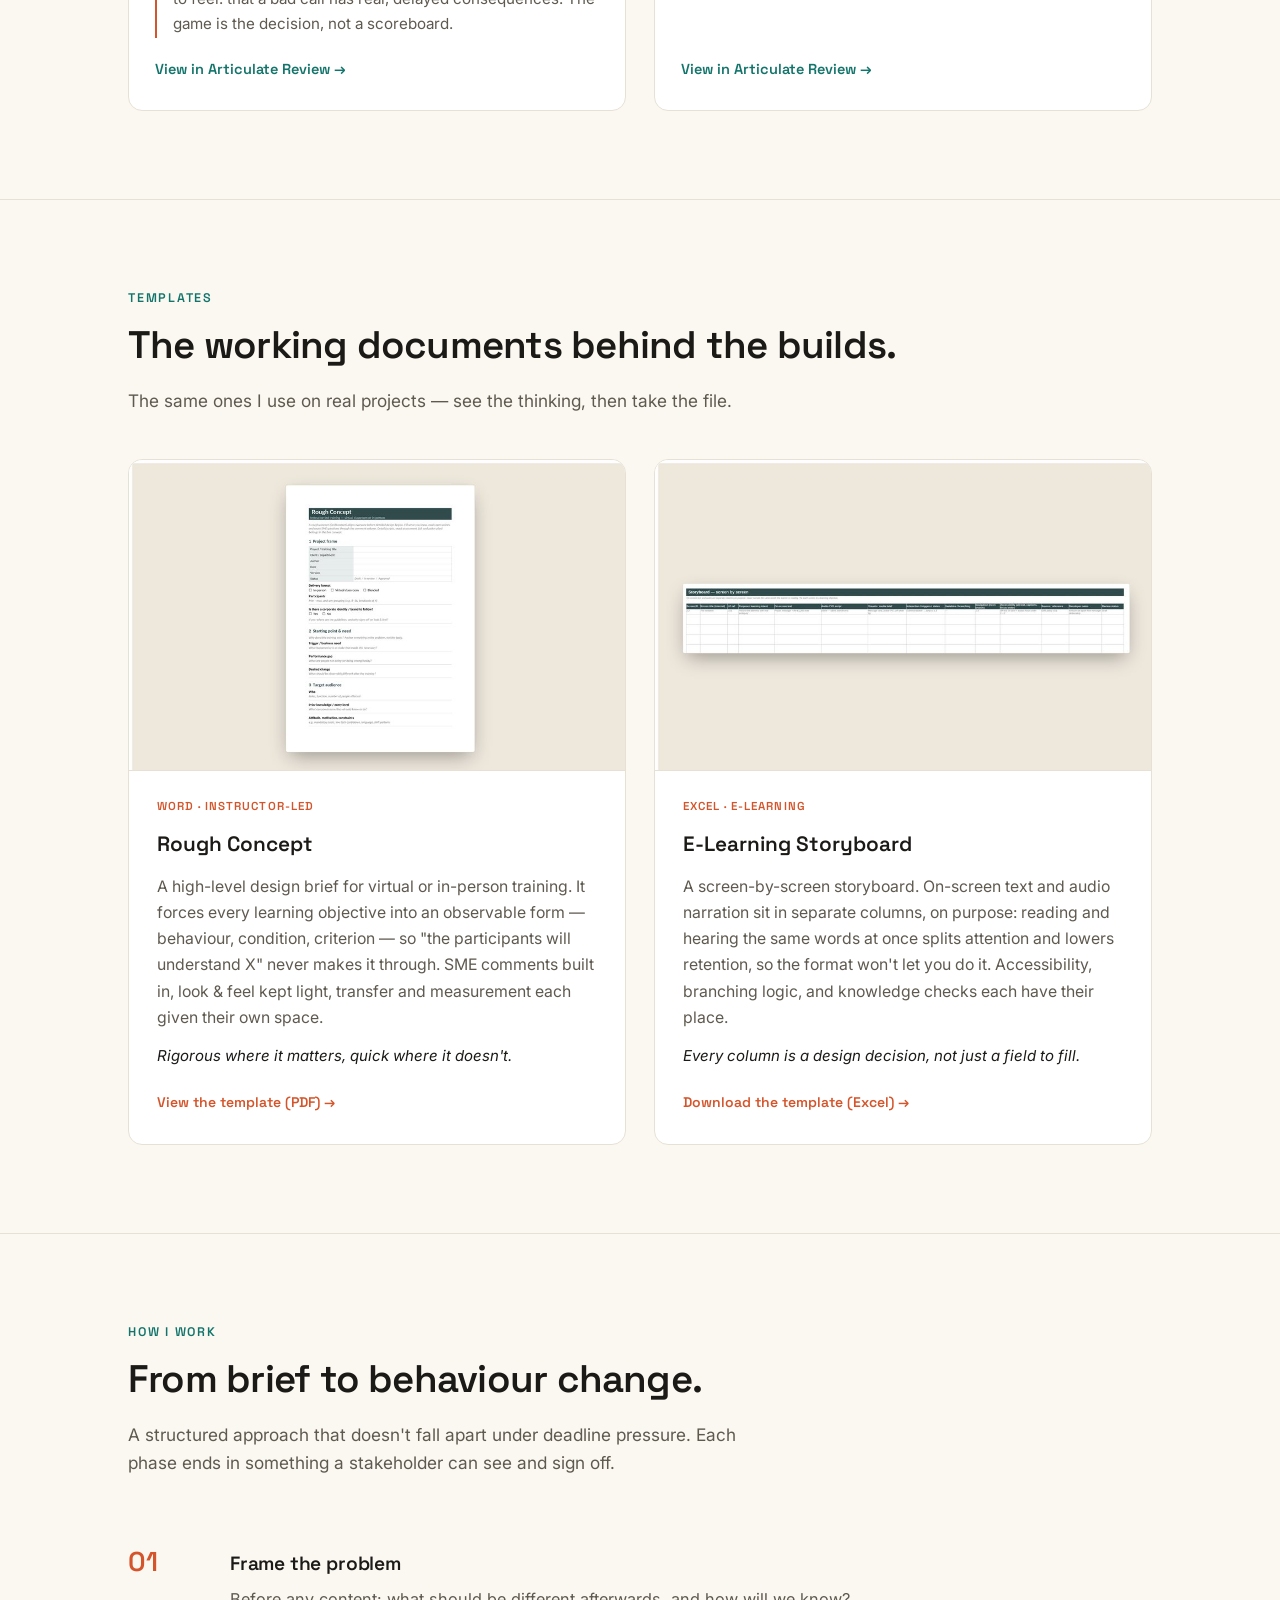
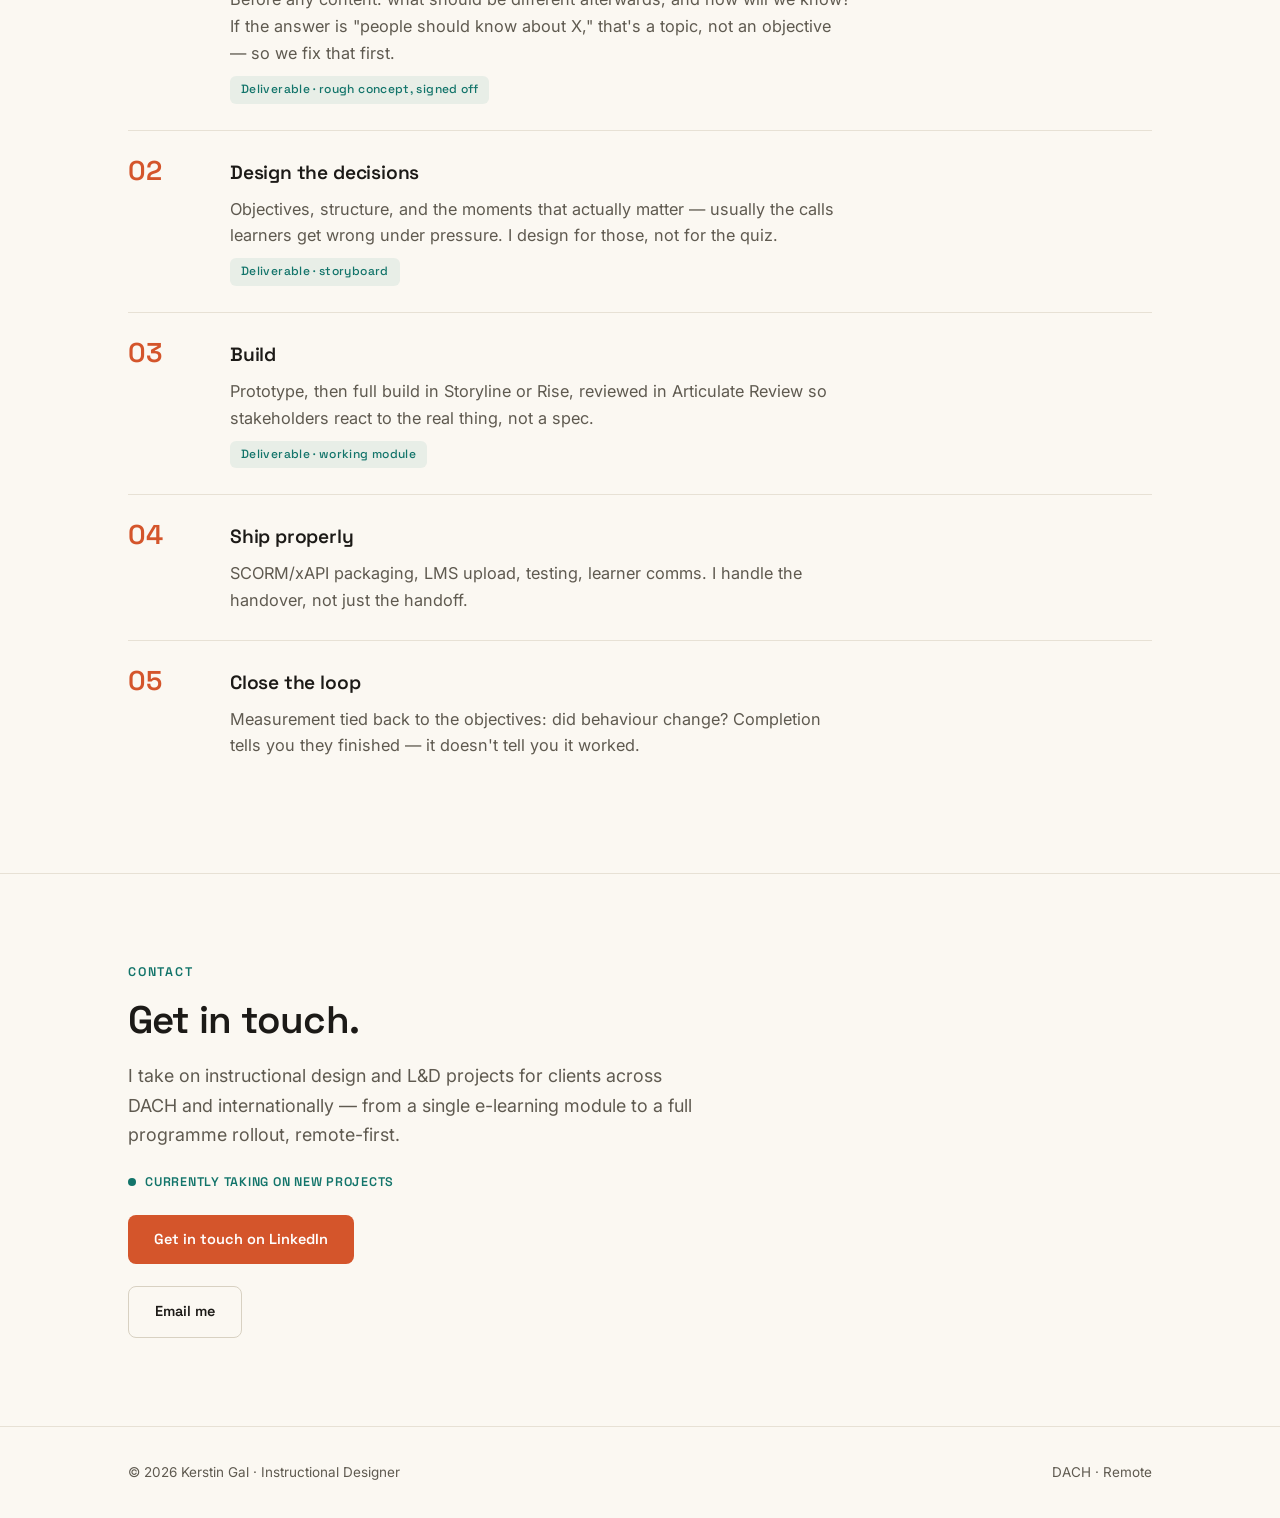
==== commit 714684bf: "Add email link to contact section Added email contact link alongside LinkedIn link." ====
--- a/index.html
+++ b/index.html
@@ -372,7 +372,7 @@
     <div class="contact-box">
       <p>I take on instructional design and L&amp;D projects for clients across DACH and internationally — from a single e-learning module to a full programme rollout, remote-first.</p>
       <span class="avail">Currently taking on new projects</span>
-      <a class="btn btn-primary" href="https://www.linkedin.com/in/kerstingal" target="_blank" rel="noopener">Get in touch on LinkedIn</a>
+      <a class="btn btn-primary" href="https://www.linkedin.com/in/kerstingal" target="_blank" rel="noopener">Get in touch on LinkedIn</a><a class="btn btn-ghost" href="mailto:kerstin.gal@mailbox.org">Email me</a>
     </div>
   </div>
 </section>
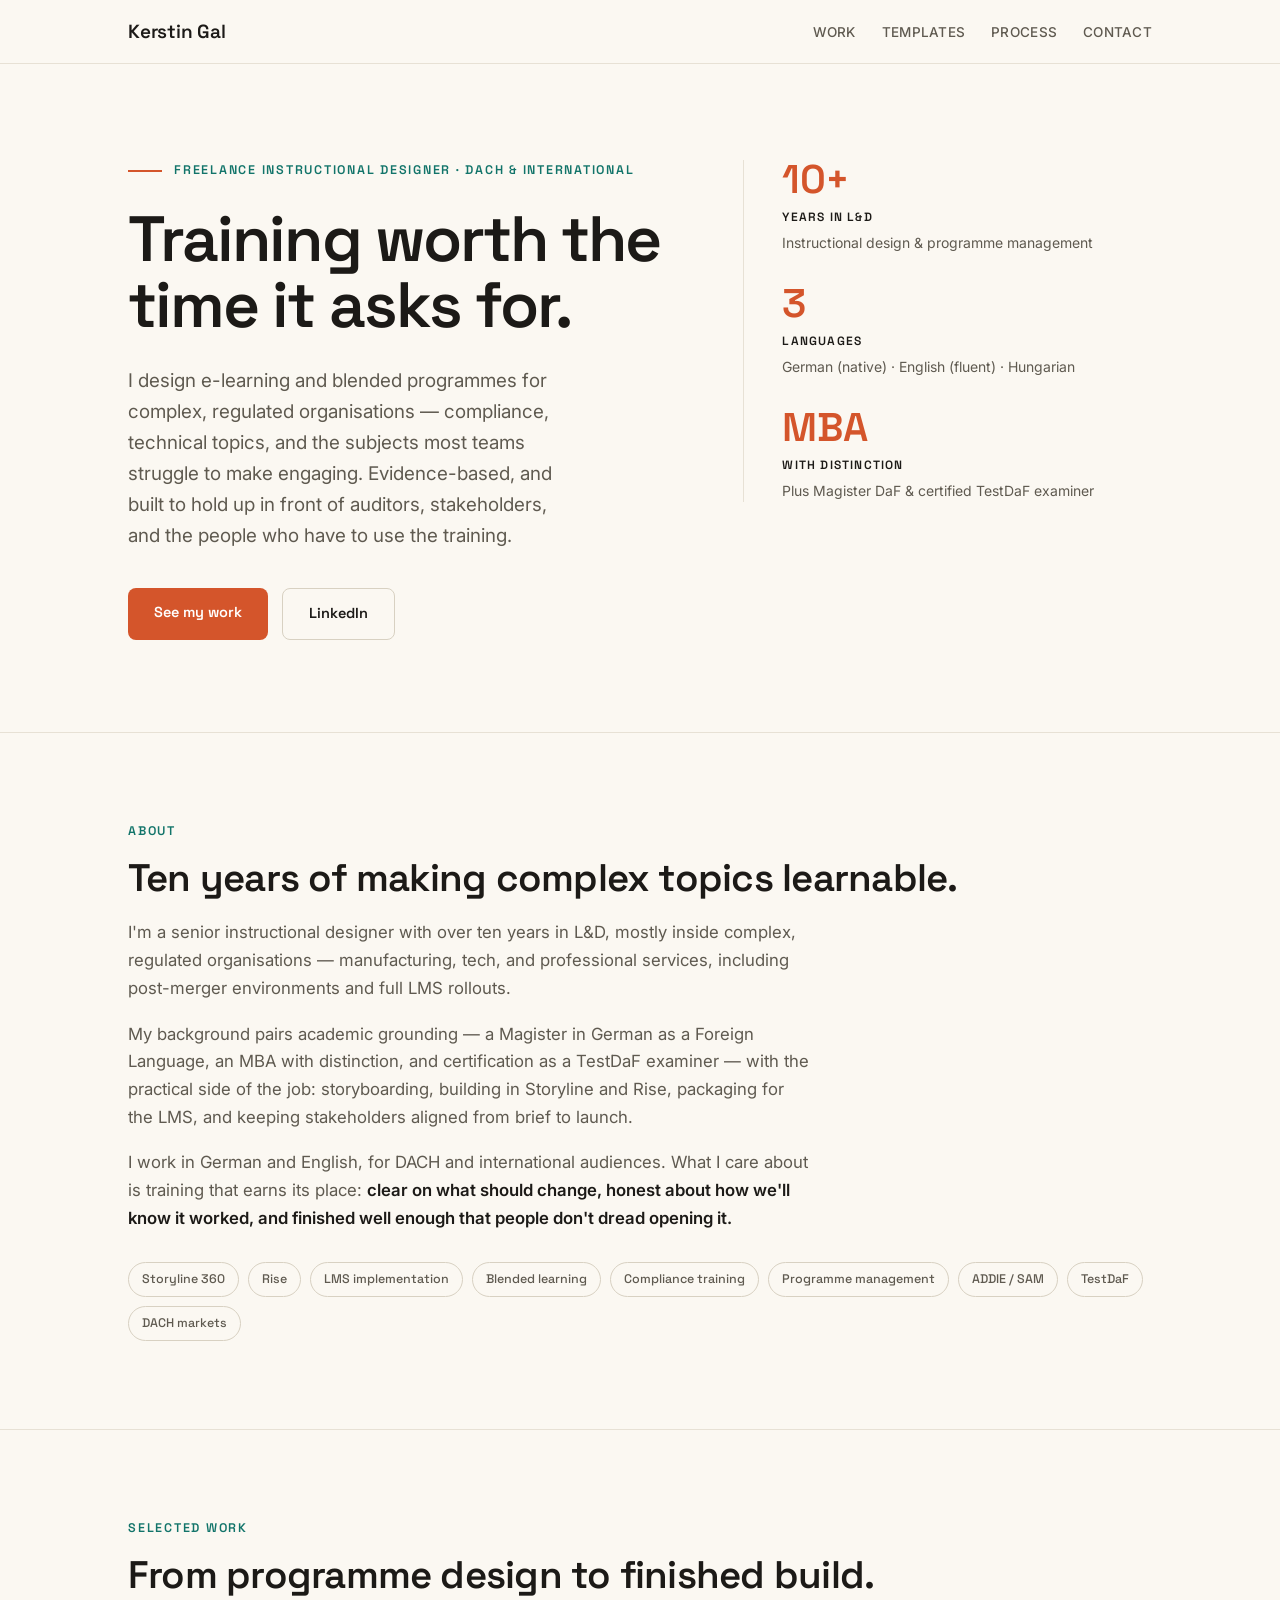
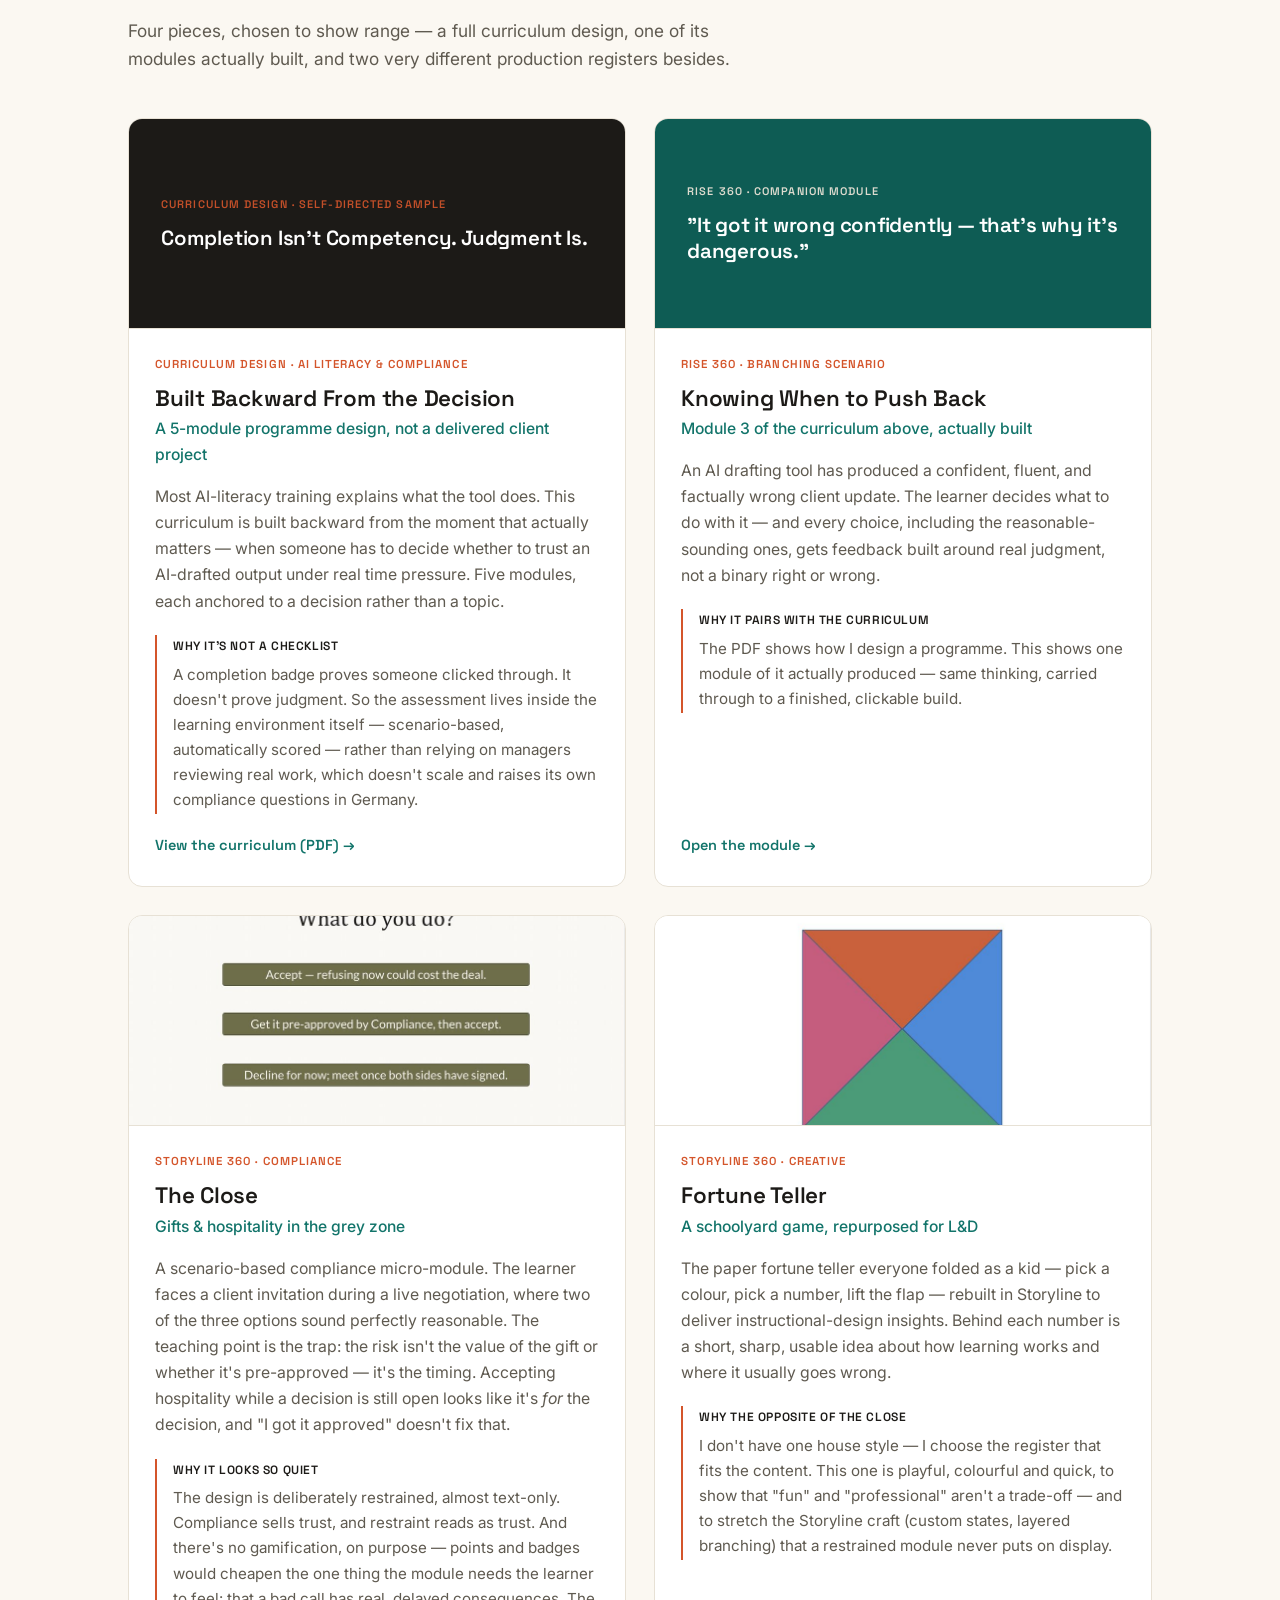
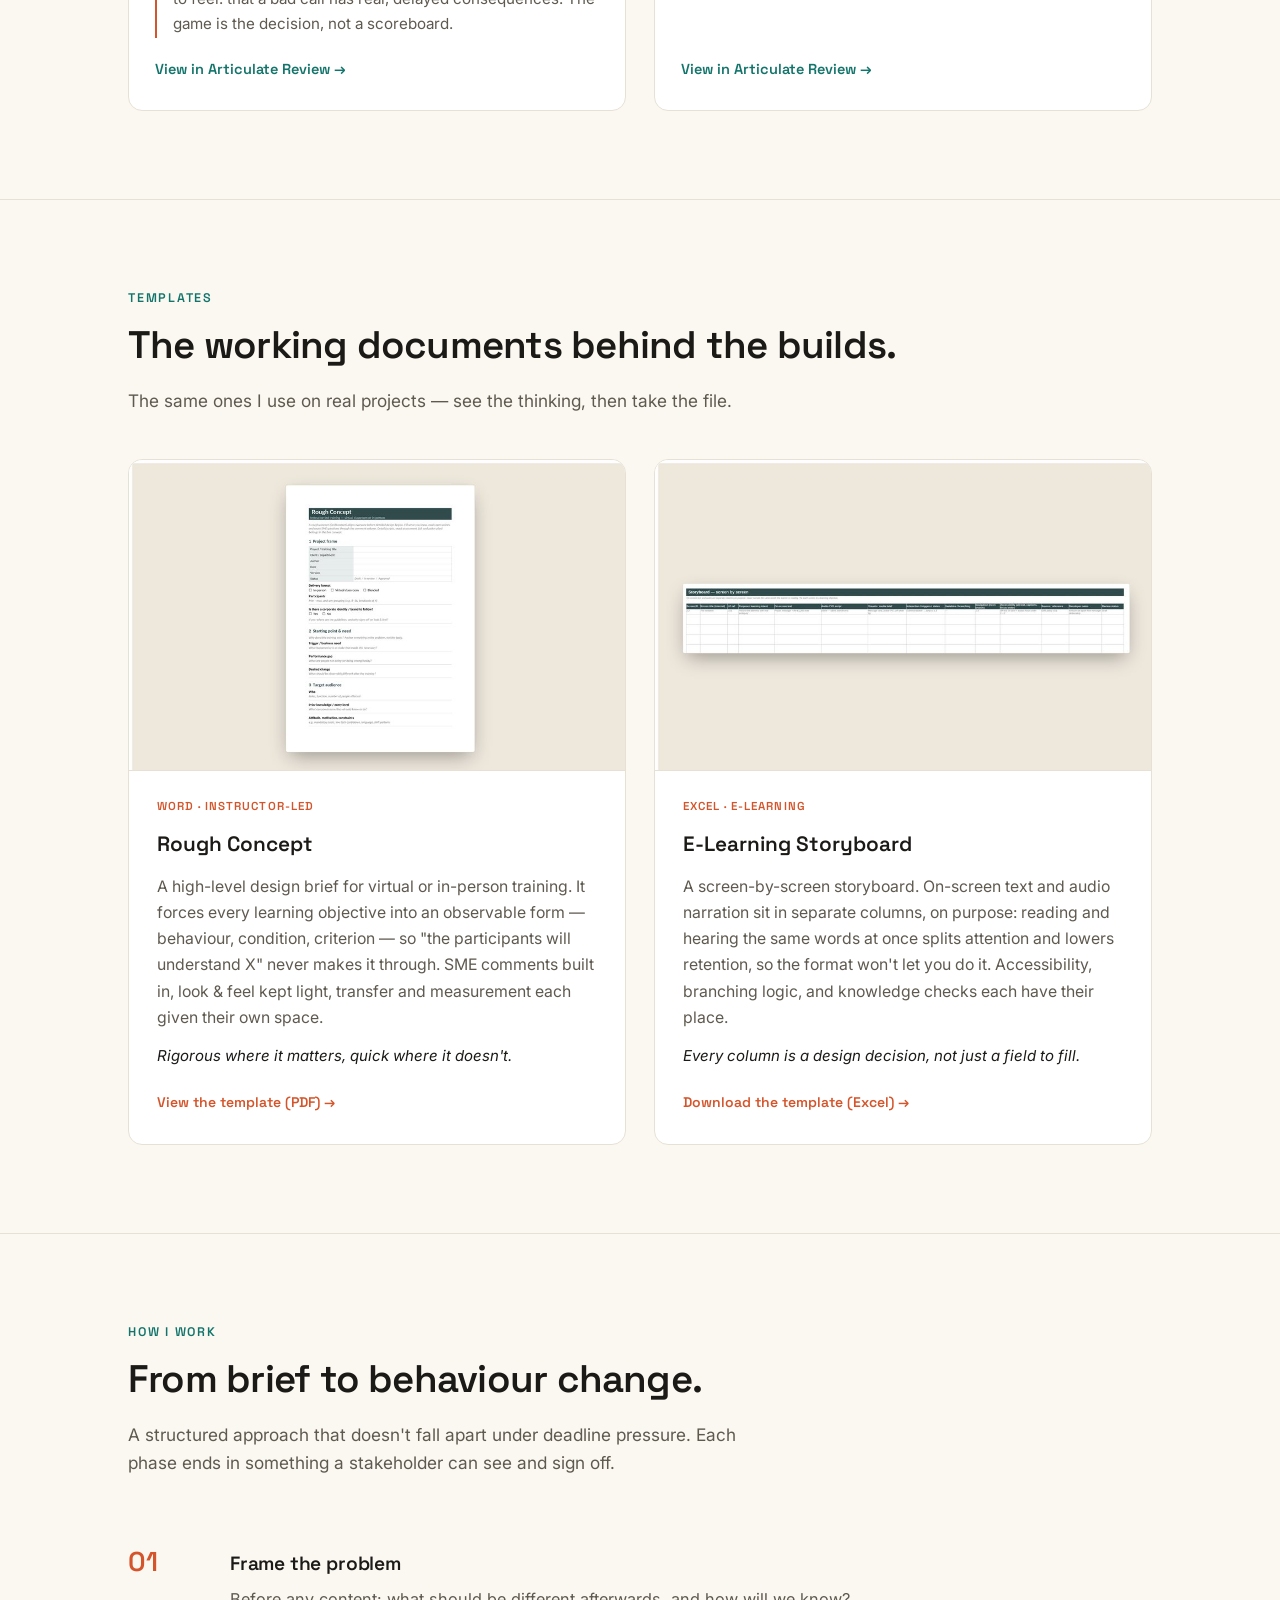
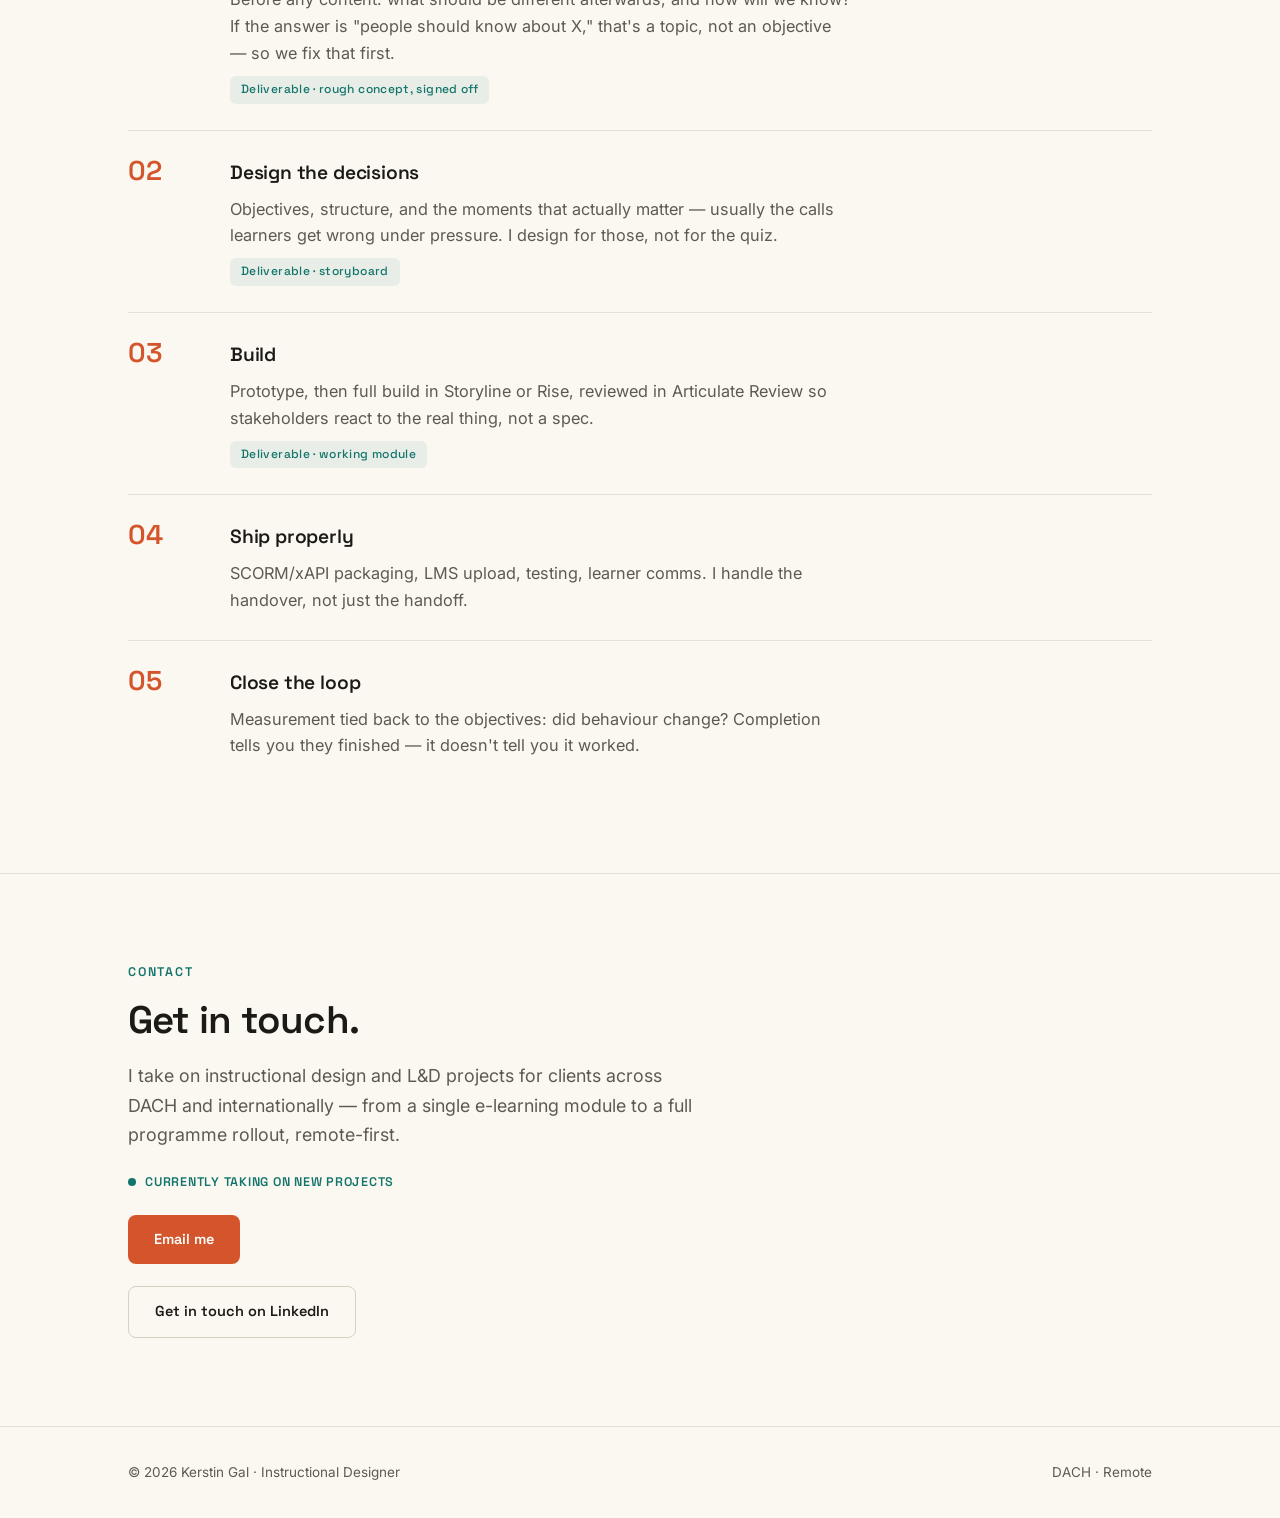
==== commit 35295374: "Update index.html" ====
--- a/index.html
+++ b/index.html
@@ -372,7 +372,7 @@
     <div class="contact-box">
       <p>I take on instructional design and L&amp;D projects for clients across DACH and internationally — from a single e-learning module to a full programme rollout, remote-first.</p>
       <span class="avail">Currently taking on new projects</span>
-      <a class="btn btn-primary" href="https://www.linkedin.com/in/kerstingal" target="_blank" rel="noopener">Get in touch on LinkedIn</a><a class="btn btn-ghost" href="mailto:kerstin.gal@mailbox.org">Email me</a>
+      <a class="btn btn-primary" href="mailto:kerstin.gal@mailbox.org">Email me</a><a class="btn btn-ghost" href="https://www.linkedin.com/in/kerstingal" target="_blank" rel="noopener">Get in touch on LinkedIn</a>
     </div>
   </div>
 </section>
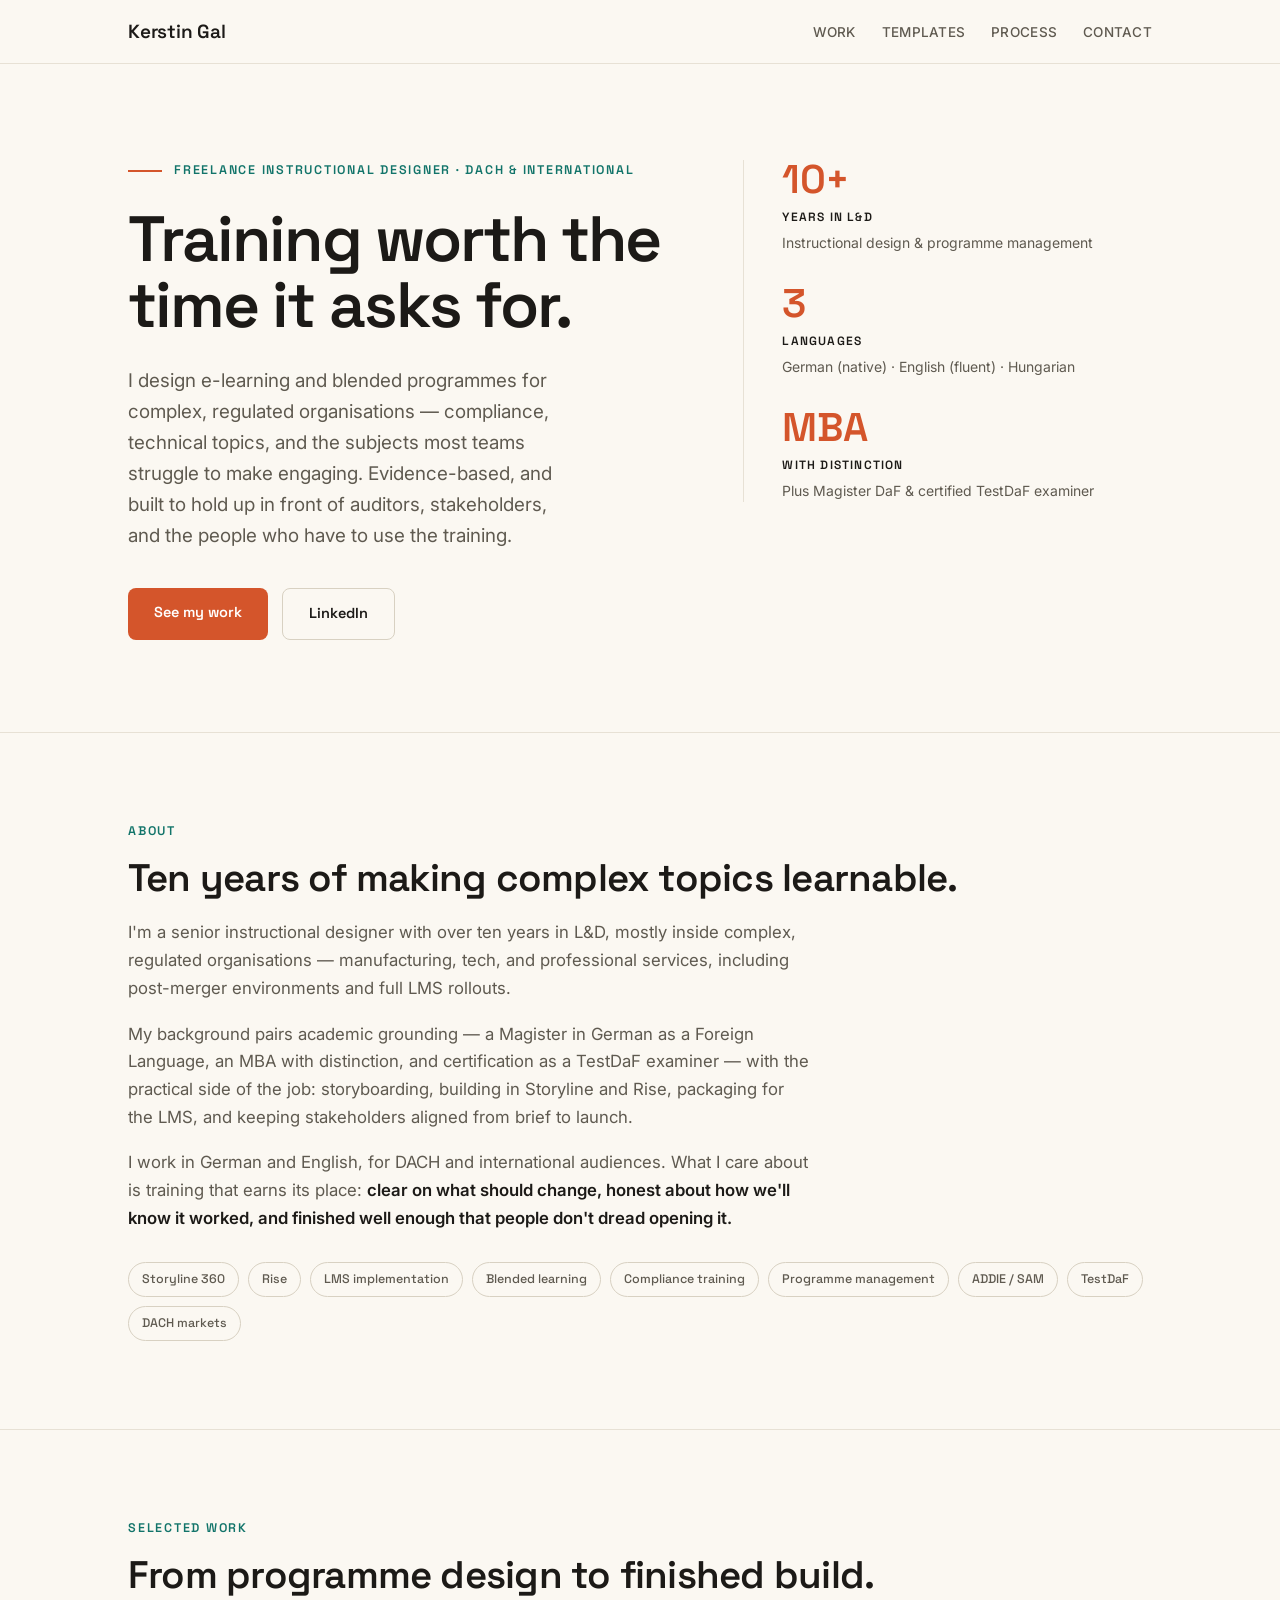
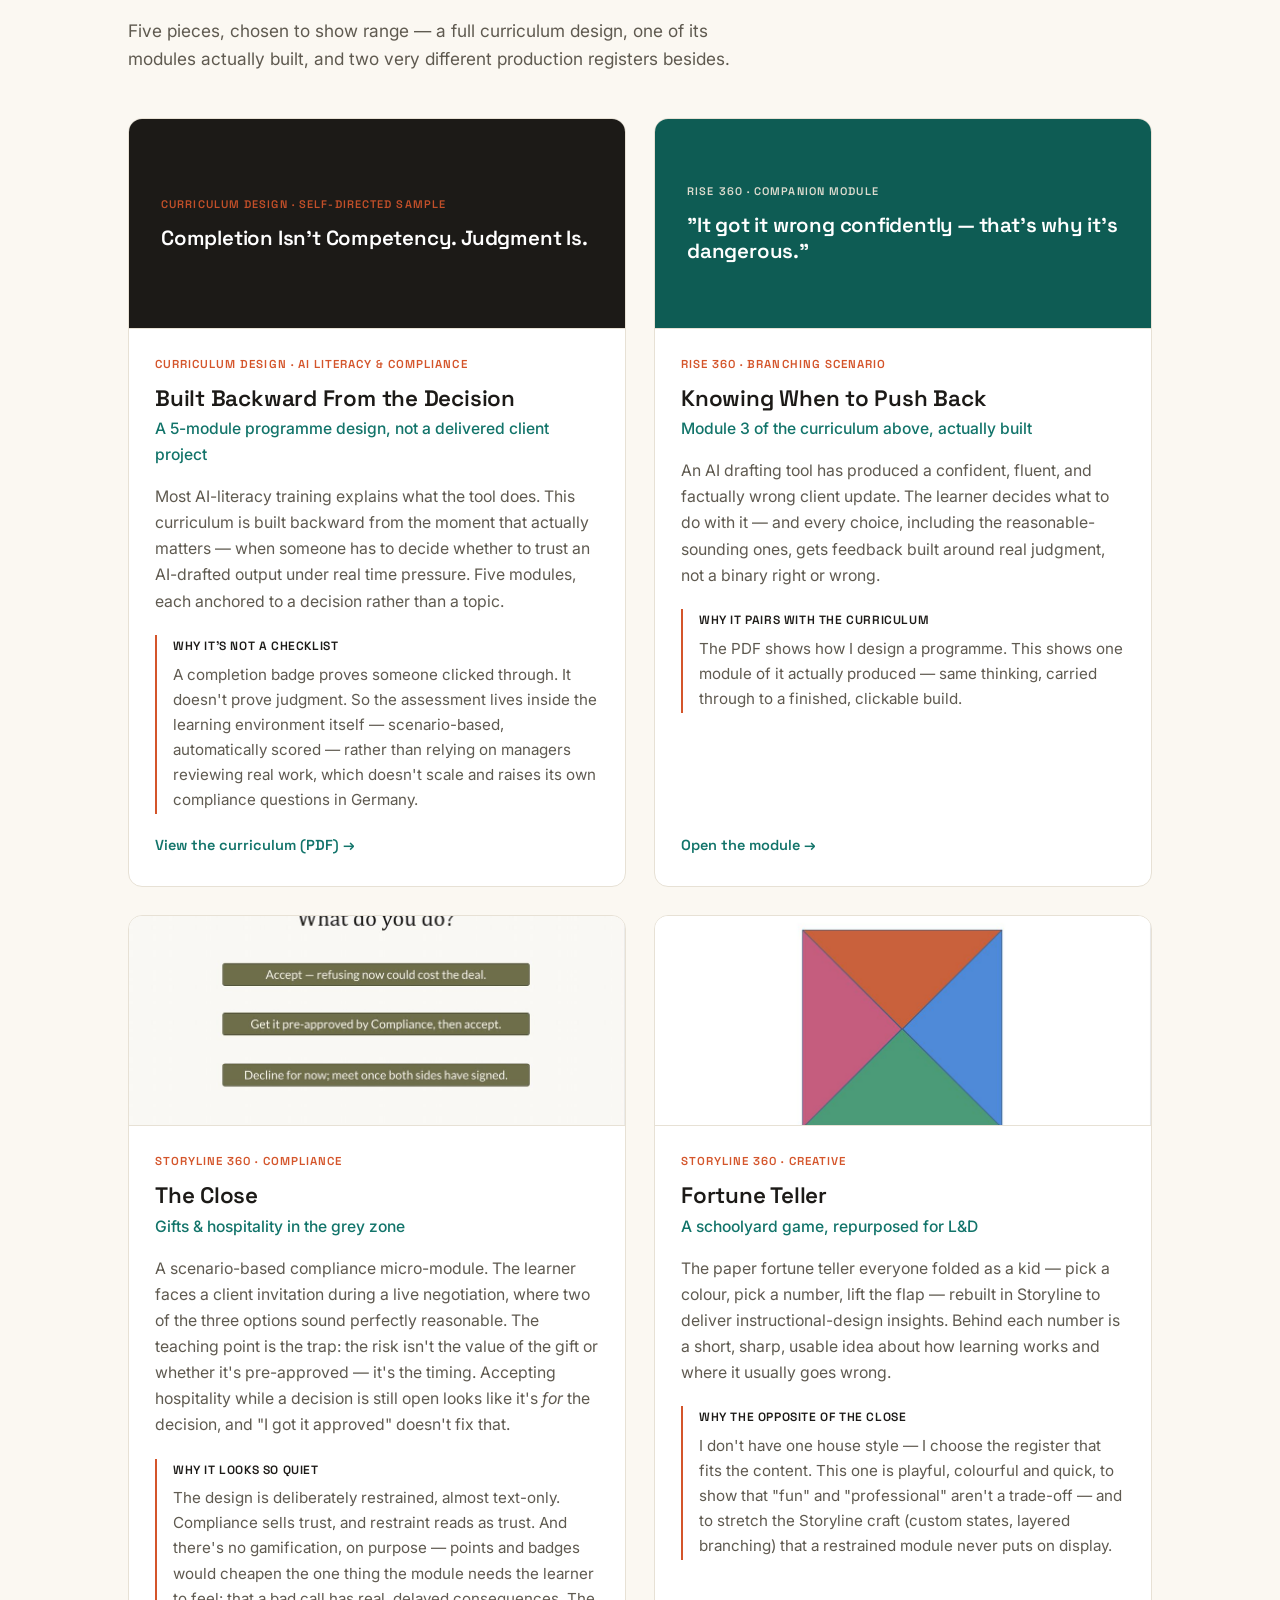
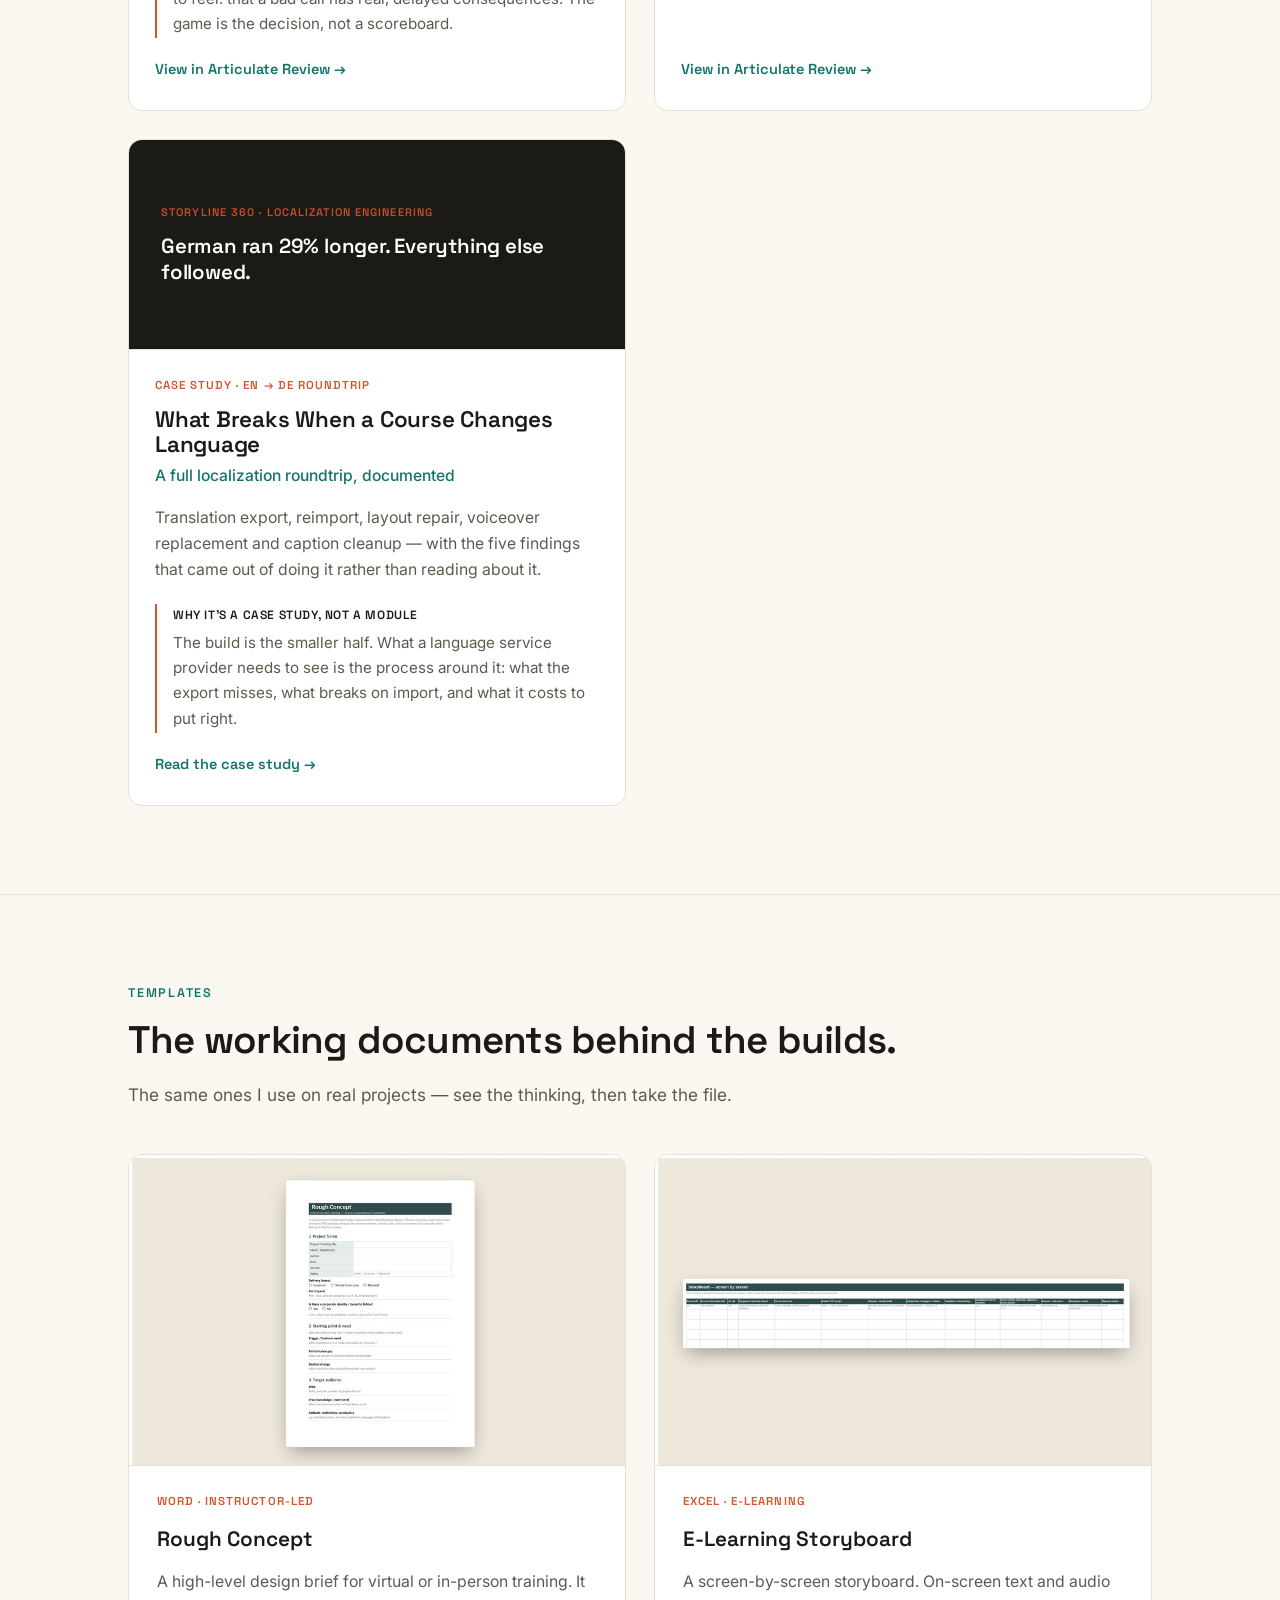
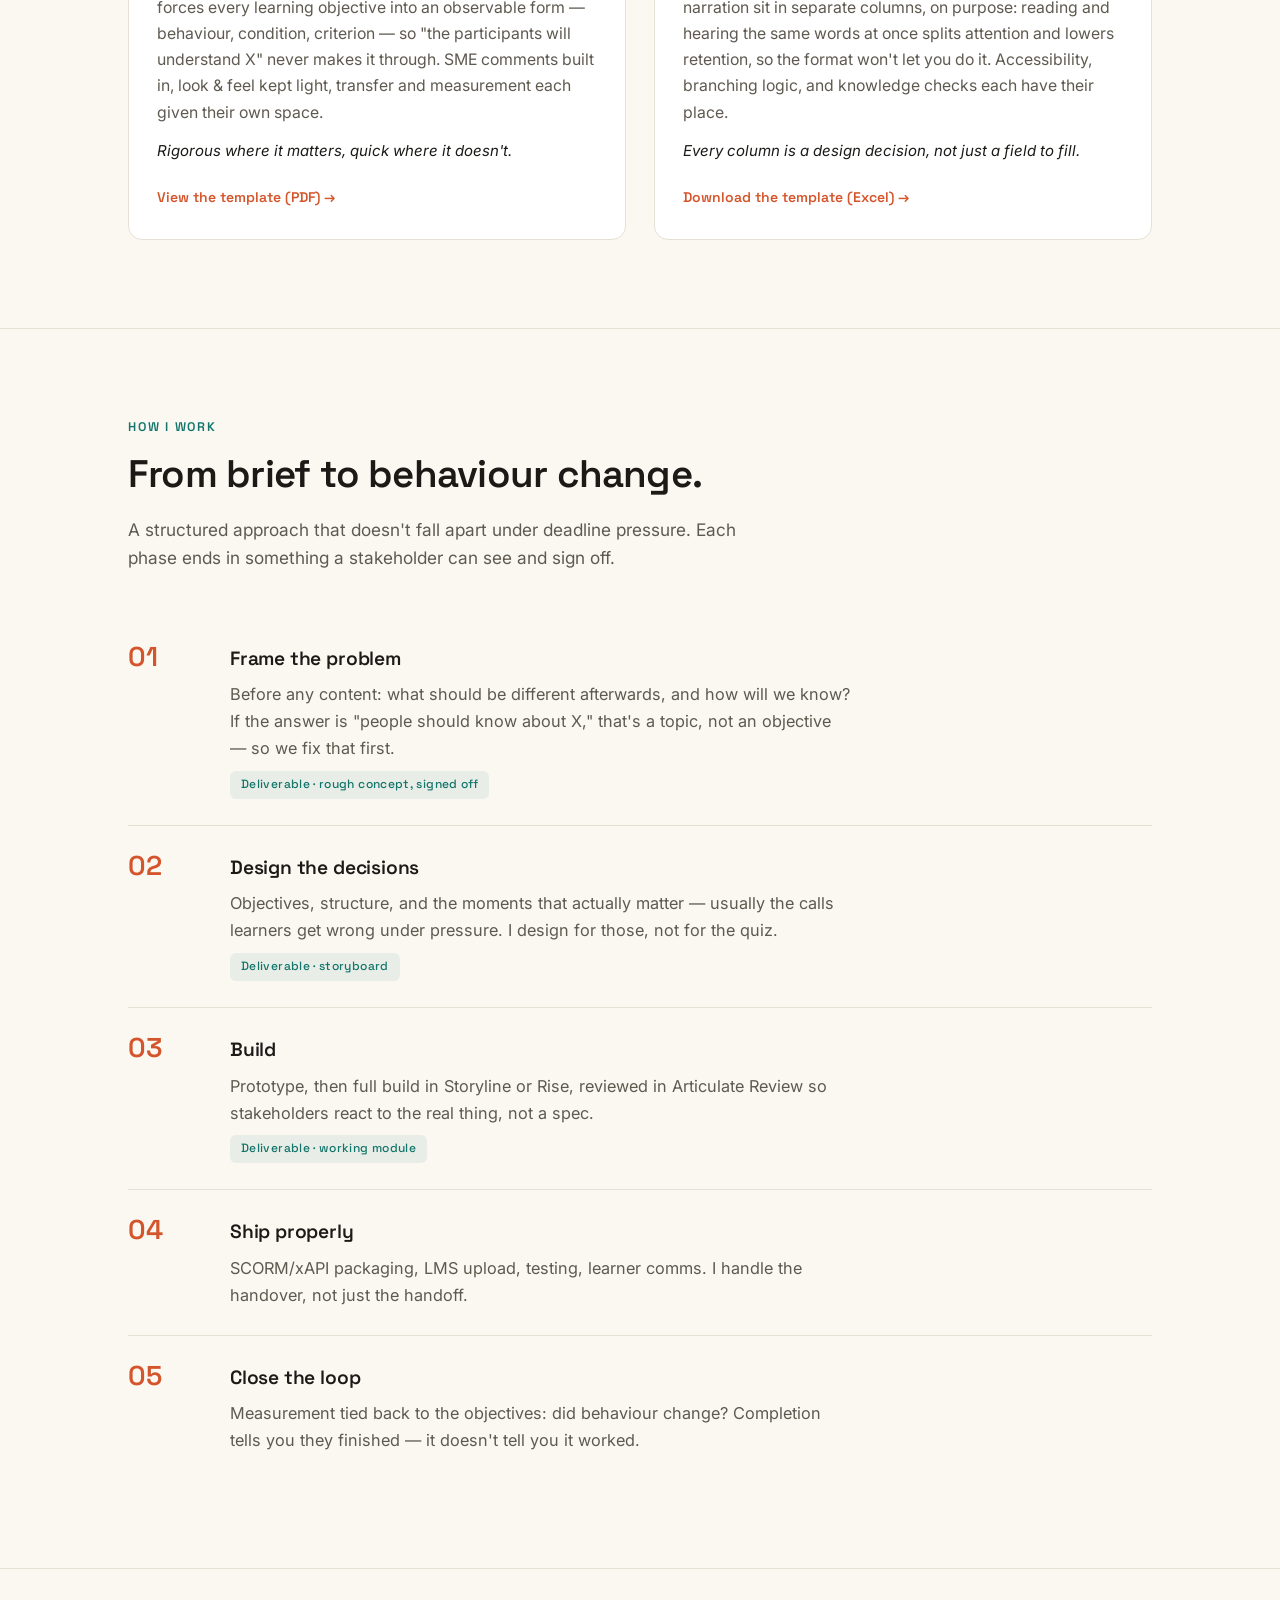
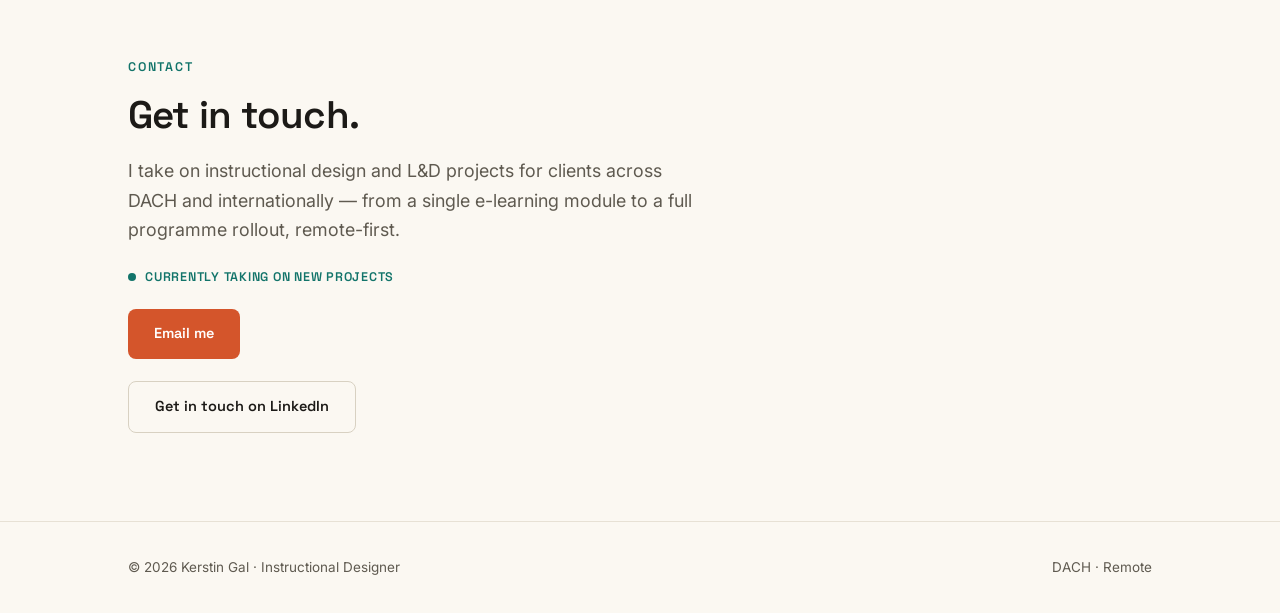
==== commit 7dec5c04: "Update index.html" ====
--- a/index.html
+++ b/index.html
@@ -205,7 +205,7 @@
   <div class="wrap">
     <div class="kicker">Selected work</div>
     <h2>From programme design to finished build.</h2>
-    <p class="section-intro">Four pieces, chosen to show range — a full curriculum design, one of its modules actually built, and two very different production registers besides.</p>
+    <p class="section-intro">Five pieces, chosen to show range — a full curriculum design, one of its modules actually built, and two very different production registers besides.</p>
     <div class="cards">
 
       <article class="card">
@@ -273,6 +273,23 @@
           <a class="card-link" href="https://360.eu.articulate.com/review/content/aa0eb9a3-09b1-4ec2-824b-37dfa38907b5/review" target="_blank" rel="noopener">View in Articulate Review →</a>
         </div>
       </article>
+      <article class="card">
+  <div class="cover cover-dark">
+    <span class="cov-eyebrow">Storyline 360 · Localization engineering</span>
+    <span class="cov-line">German ran 29% longer. Everything else followed.</span>
+  </div>
+  <div class="card-body">
+    <div class="card-tag">Case study · EN → DE roundtrip</div>
+    <h3>What Breaks When a Course Changes Language</h3>
+    <div class="subtitle">A full localization roundtrip, documented</div>
+    <p>Translation export, reimport, layout repair, voiceover replacement and caption cleanup — with the five findings that came out of doing it rather than reading about it.</p>
+    <div class="why">
+      <span class="why-lab">Why it's a case study, not a module</span>
+      <p>The build is the smaller half. What a language service provider needs to see is the process around it: what the export misses, what breaks on import, and what it costs to put right.</p>
+    </div>
+    <a class="card-link" href="loc-sample.html">Read the case study →</a>
+  </div>
+</article>
 
     </div>
   </div>
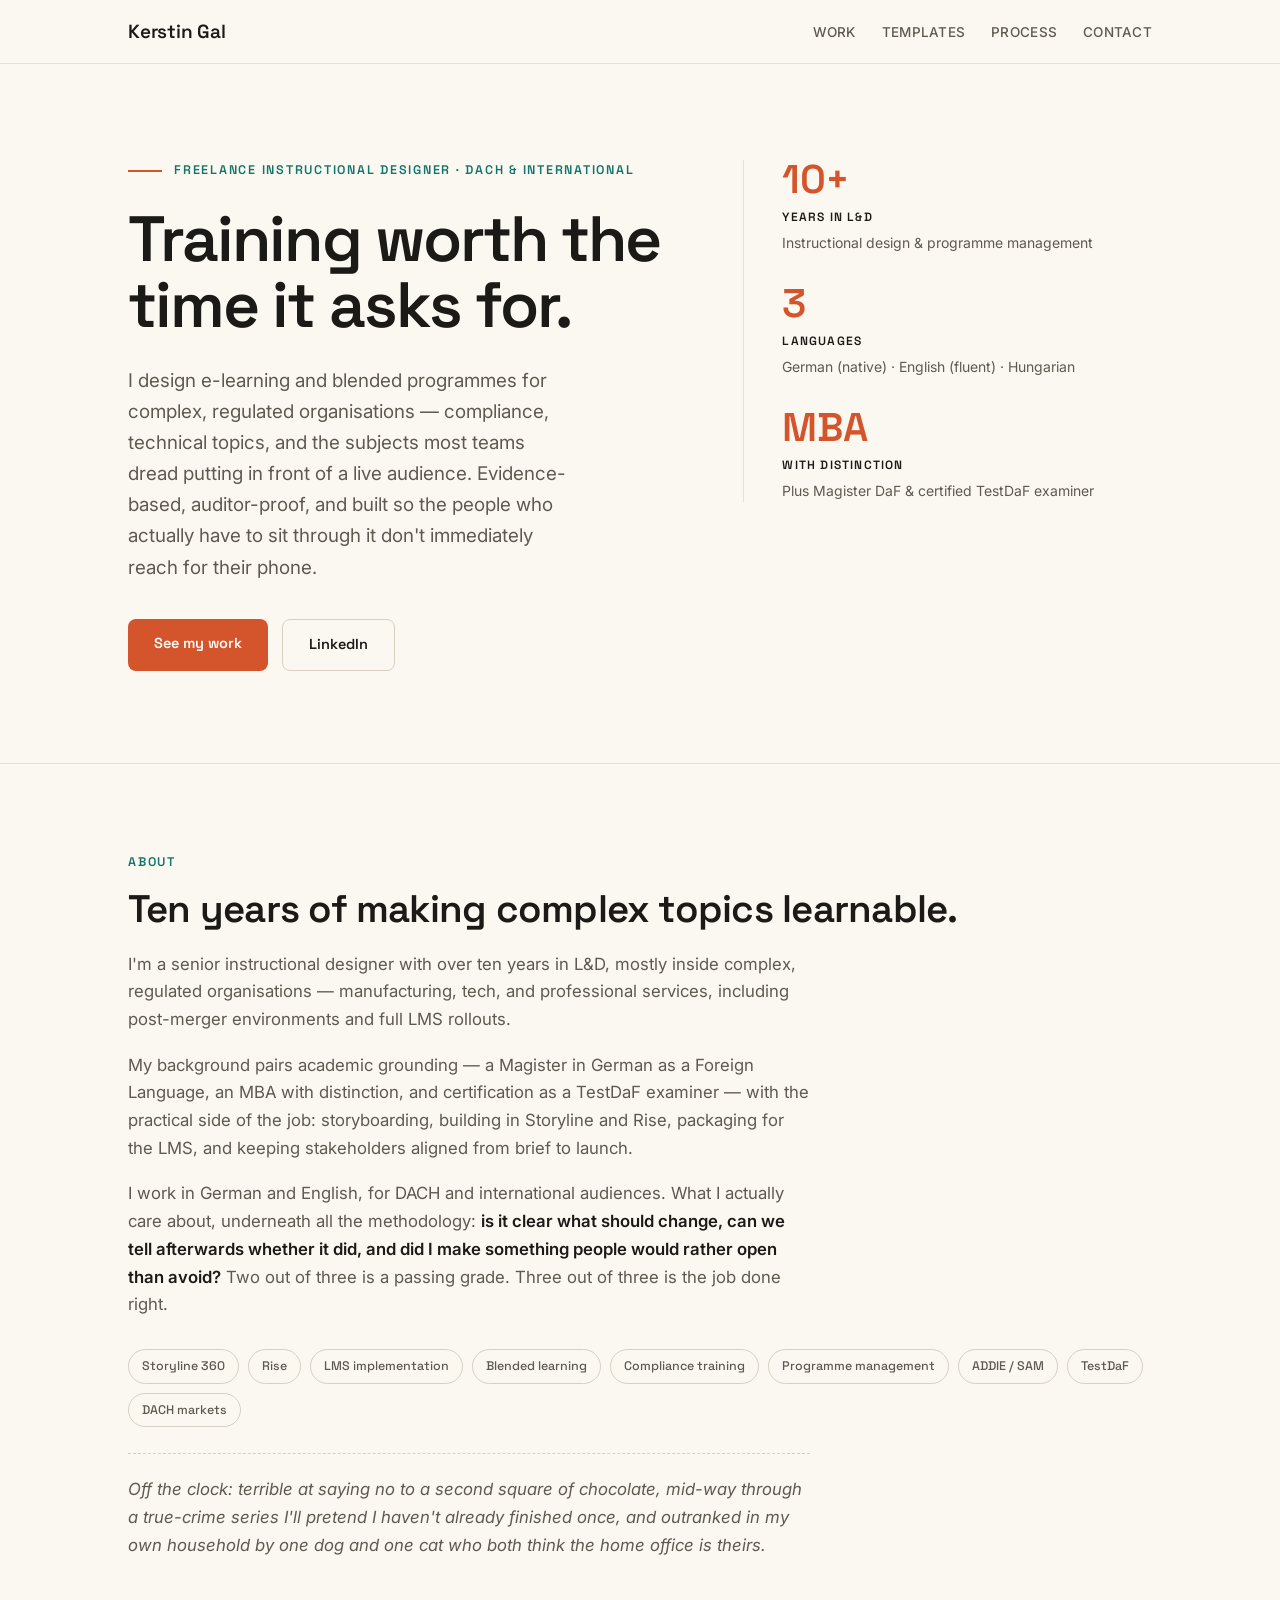
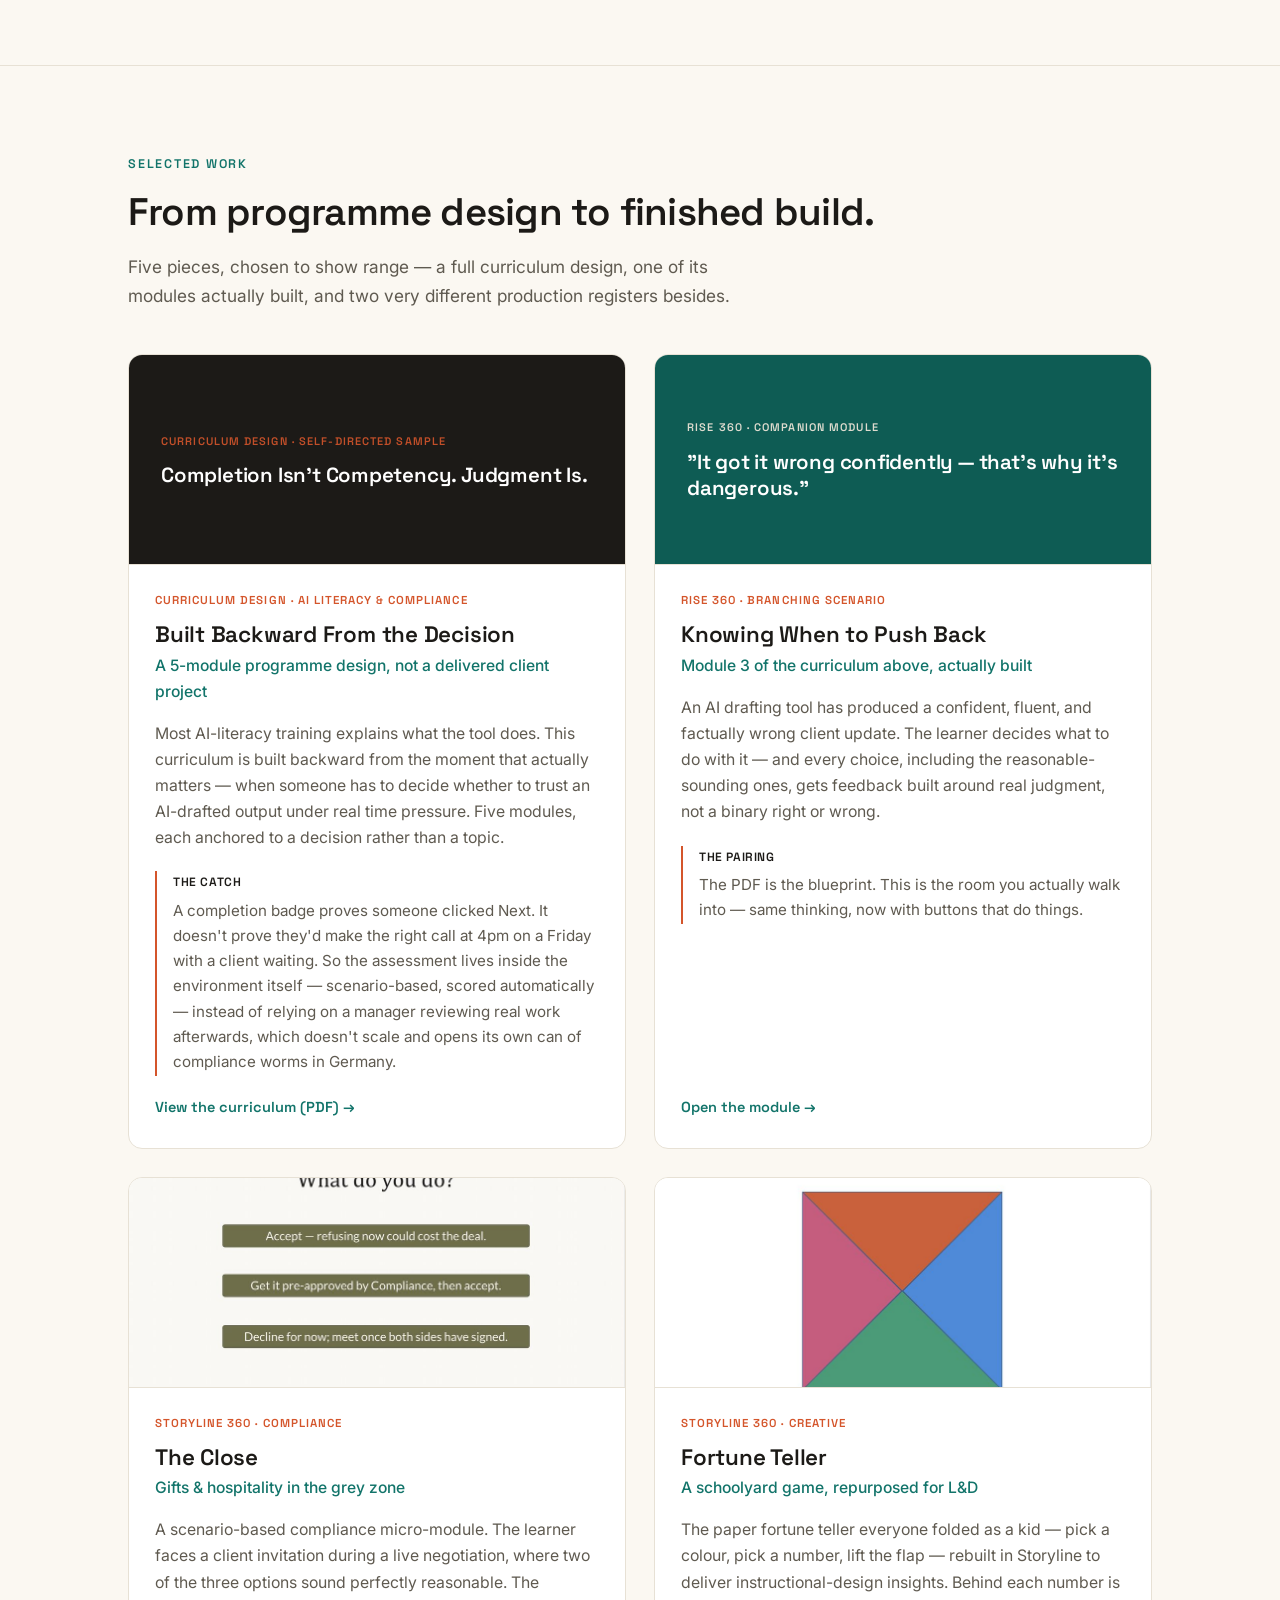
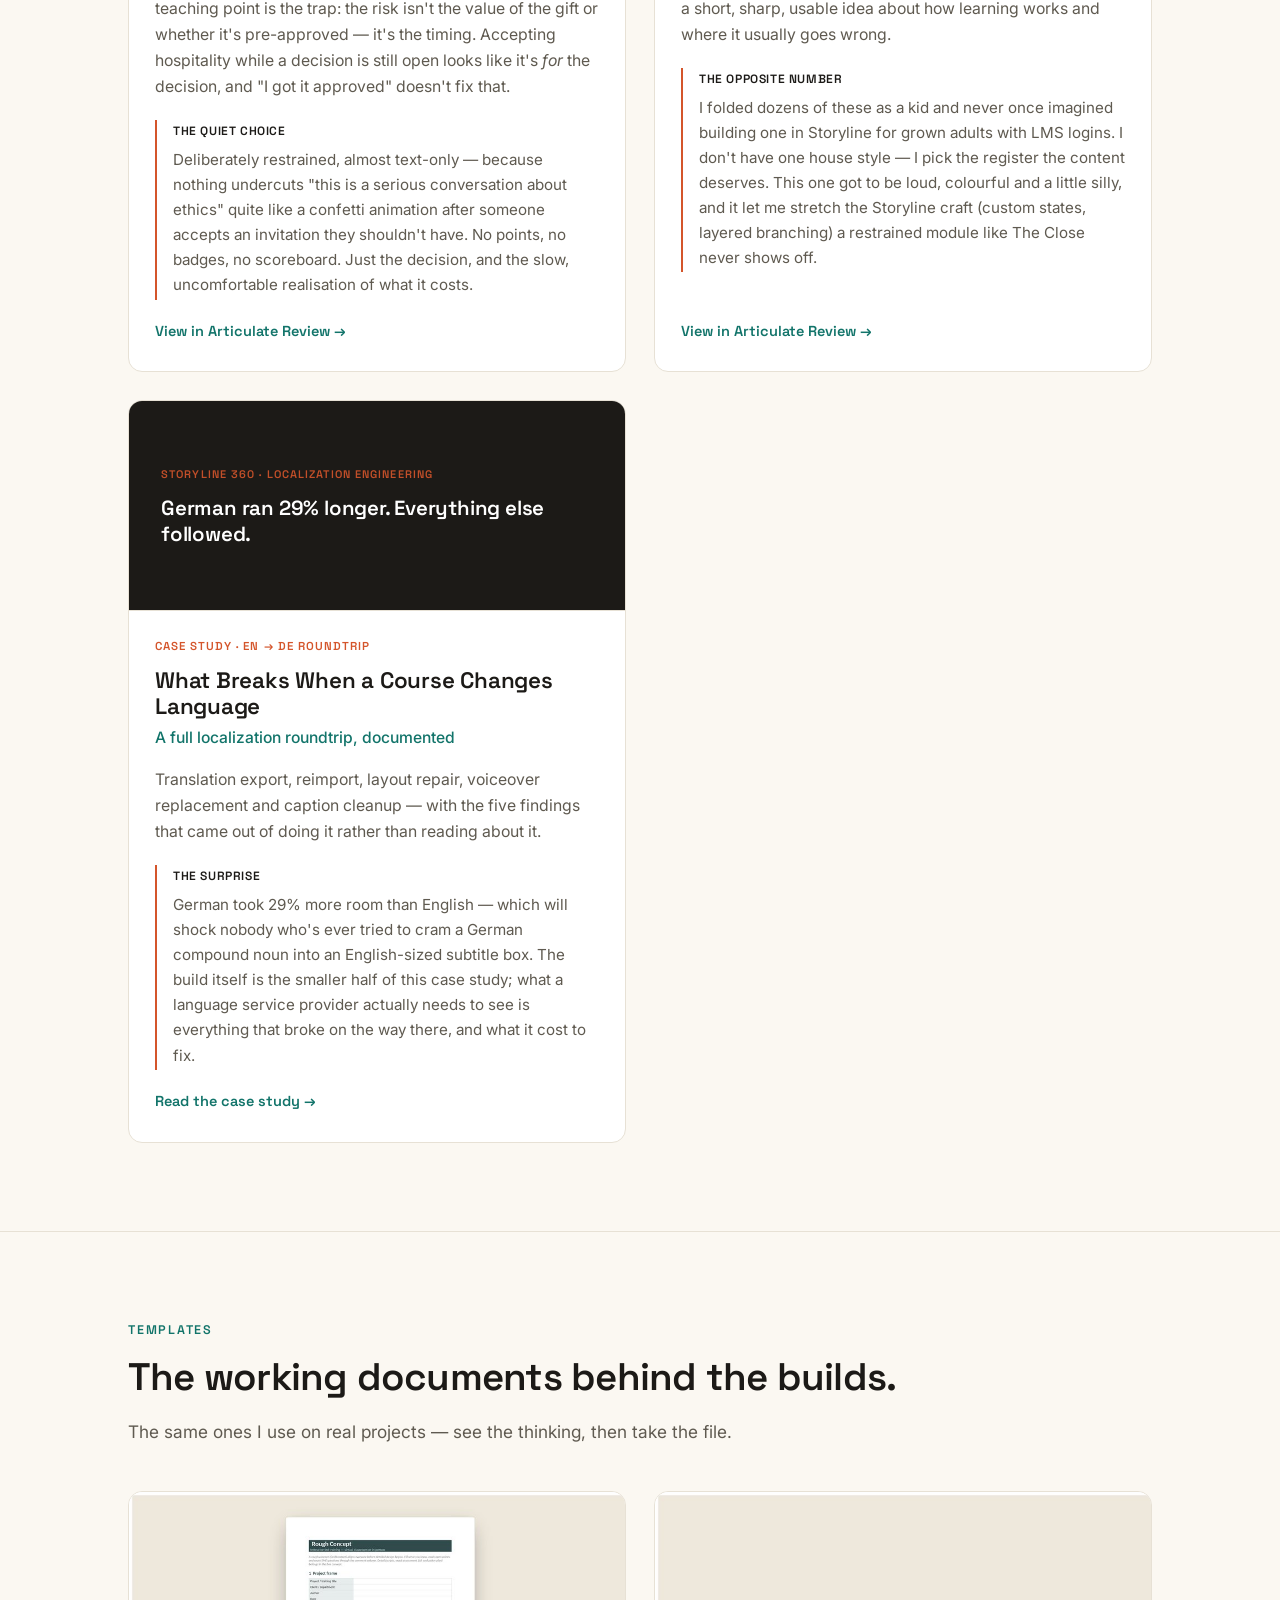
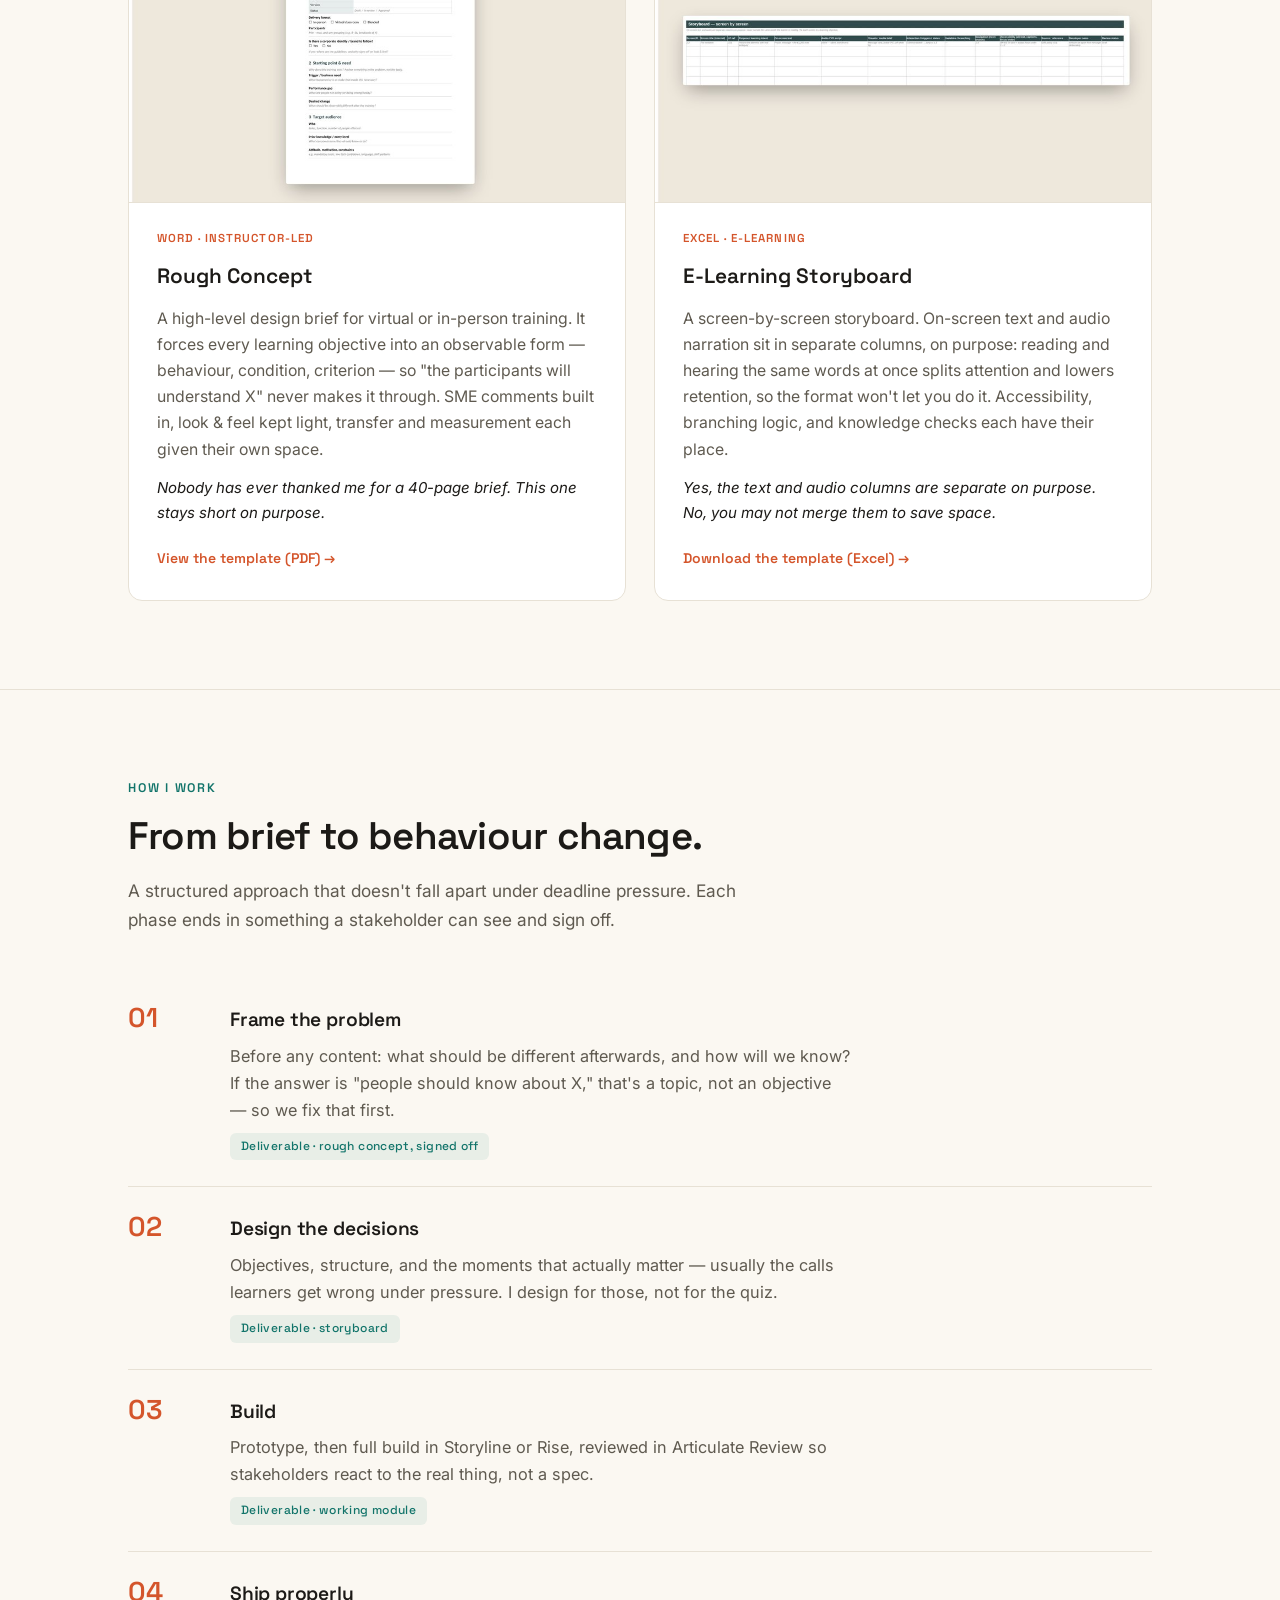
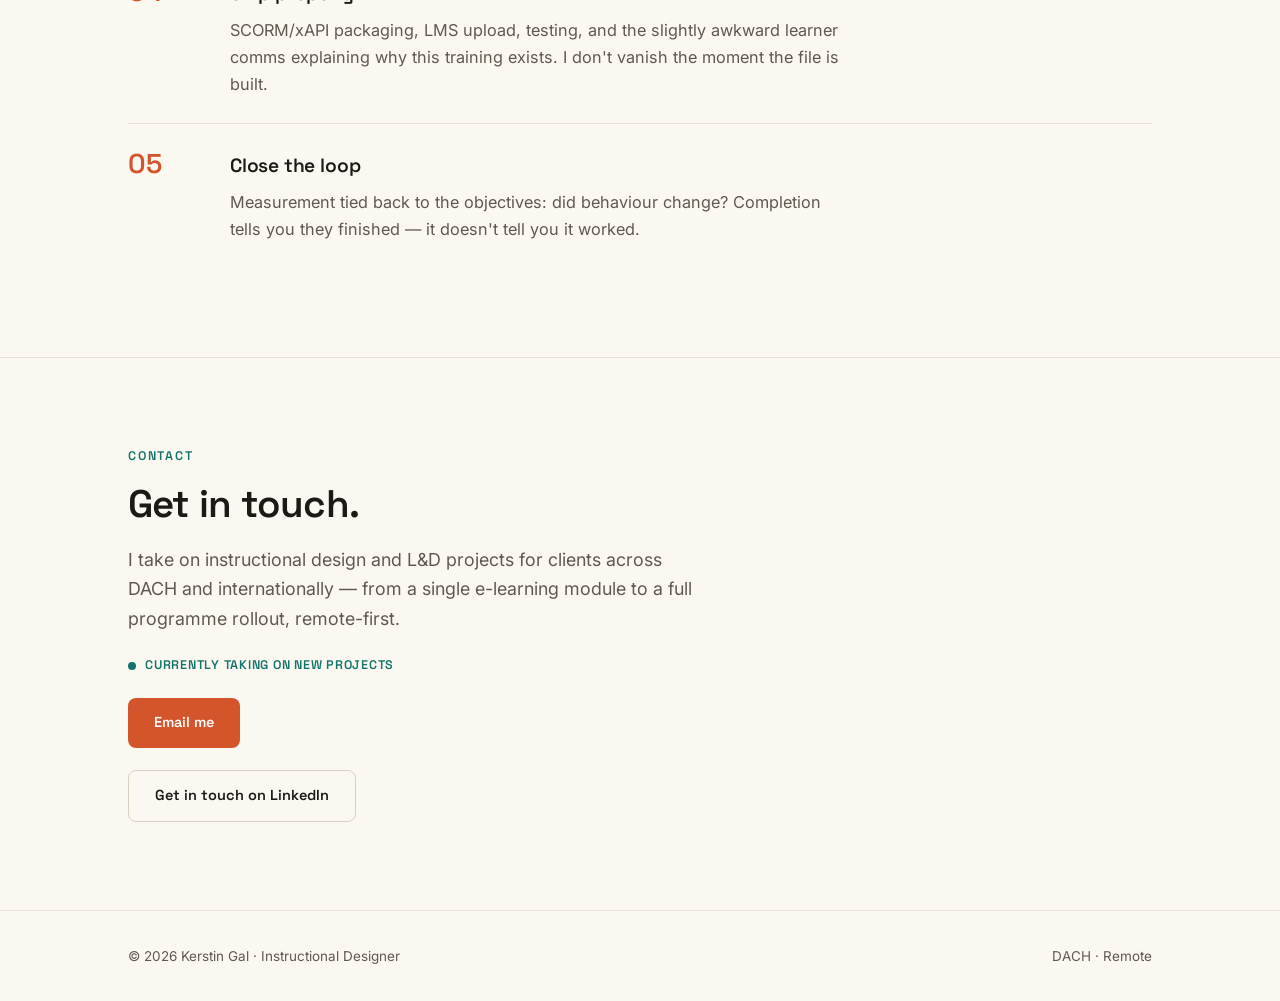
==== commit 62bb517e: "Add personality and specific humor to portfolio copy Replace repeated "Why..." subheading pattern an" ====
--- a/index.html
+++ b/index.html
@@ -58,6 +58,7 @@
   .about p{max-width:62ch;color:var(--muted);margin-bottom:18px;font-size:1.05rem}
   .about p strong{color:var(--ink);font-weight:600}
   .tags{display:flex;flex-wrap:wrap;gap:9px;margin-top:30px}
+  .personal{font-style:italic;color:var(--muted);font-size:.98rem;margin-top:26px;padding-top:22px;border-top:1px dashed var(--hair-strong);max-width:62ch}
   .tag{font-family:var(--disp);font-size:12.5px;font-weight:500;padding:6px 13px;border:1px solid var(--hair-strong);border-radius:999px;color:var(--muted)}
 
   /* work cards */
@@ -153,7 +154,7 @@
       <div>
         <div class="eyebrow">Freelance Instructional Designer · DACH &amp; International</div>
         <h1>Training worth the time it asks for.</h1>
-        <p class="lead">I design e-learning and blended programmes for complex, regulated organisations — compliance, technical topics, and the subjects most teams struggle to make engaging. Evidence-based, and built to hold up in front of auditors, stakeholders, and the people who have to use the training.</p>
+        <p class="lead">I design e-learning and blended programmes for complex, regulated organisations — compliance, technical topics, and the subjects most teams dread putting in front of a live audience. Evidence-based, auditor-proof, and built so the people who actually have to sit through it don't immediately reach for their phone.</p>
         <div class="btns">
           <a class="btn btn-primary" href="#work">See my work</a>
           <a class="btn btn-ghost" href="https://www.linkedin.com/in/kerstingal" target="_blank" rel="noopener">LinkedIn</a>
@@ -186,7 +187,7 @@
     <h2>Ten years of making complex topics learnable.</h2>
     <p>I'm a senior instructional designer with over ten years in L&amp;D, mostly inside complex, regulated organisations — manufacturing, tech, and professional services, including post-merger environments and full LMS rollouts.</p>
     <p>My background pairs academic grounding — a Magister in German as a Foreign Language, an MBA with distinction, and certification as a TestDaF examiner — with the practical side of the job: storyboarding, building in Storyline and Rise, packaging for the LMS, and keeping stakeholders aligned from brief to launch.</p>
-    <p>I work in German and English, for DACH and international audiences. What I care about is training that earns its place: <strong>clear on what should change, honest about how we'll know it worked, and finished well enough that people don't dread opening it.</strong></p>
+    <p>I work in German and English, for DACH and international audiences. What I actually care about, underneath all the methodology: <strong>is it clear what should change, can we tell afterwards whether it did, and did I make something people would rather open than avoid?</strong> Two out of three is a passing grade. Three out of three is the job done right.</p>
     <div class="tags">
       <span class="tag">Storyline 360</span>
       <span class="tag">Rise</span>
@@ -198,6 +199,7 @@
       <span class="tag">TestDaF</span>
       <span class="tag">DACH markets</span>
     </div>
+    <p class="personal">Off the clock: terrible at saying no to a second square of chocolate, mid-way through a true-crime series I'll pretend I haven't already finished once, and outranked in my own household by one dog and one cat who both think the home office is theirs.</p>
   </div>
 </section>
 
@@ -219,8 +221,8 @@
           <div class="subtitle">A 5-module programme design, not a delivered client project</div>
           <p>Most AI-literacy training explains what the tool does. This curriculum is built backward from the moment that actually matters — when someone has to decide whether to trust an AI-drafted output under real time pressure. Five modules, each anchored to a decision rather than a topic.</p>
           <div class="why">
-            <span class="why-lab">Why it's not a checklist</span>
-            <p>A completion badge proves someone clicked through. It doesn't prove judgment. So the assessment lives inside the learning environment itself — scenario-based, automatically scored — rather than relying on managers reviewing real work, which doesn't scale and raises its own compliance questions in Germany.</p>
+            <span class="why-lab">The catch</span>
+            <p>A completion badge proves someone clicked Next. It doesn't prove they'd make the right call at 4pm on a Friday with a client waiting. So the assessment lives inside the environment itself — scenario-based, scored automatically — instead of relying on a manager reviewing real work afterwards, which doesn't scale and opens its own can of compliance worms in Germany.</p>
           </div>
           <a class="card-link" href="Curriculum_Design_Sample_KG.pdf" target="_blank" rel="noopener">View the curriculum (PDF) →</a>
         </div>
@@ -237,8 +239,8 @@
           <div class="subtitle">Module 3 of the curriculum above, actually built</div>
           <p>An AI drafting tool has produced a confident, fluent, and factually wrong client update. The learner decides what to do with it — and every choice, including the reasonable-sounding ones, gets feedback built around real judgment, not a binary right or wrong.</p>
           <div class="why">
-            <span class="why-lab">Why it pairs with the curriculum</span>
-            <p>The PDF shows how I design a programme. This shows one module of it actually produced — same thinking, carried through to a finished, clickable build.</p>
+            <span class="why-lab">The pairing</span>
+            <p>The PDF is the blueprint. This is the room you actually walk into — same thinking, now with buttons that do things.</p>
           </div>
           <a class="card-link" href="push-back-module/" target="_blank" rel="noopener">Open the module →</a>
         </div>
@@ -252,8 +254,8 @@
           <div class="subtitle">Gifts &amp; hospitality in the grey zone</div>
           <p>A scenario-based compliance micro-module. The learner faces a client invitation during a live negotiation, where two of the three options sound perfectly reasonable. The teaching point is the trap: the risk isn't the value of the gift or whether it's pre-approved — it's the timing. Accepting hospitality while a decision is still open looks like it's <em>for</em> the decision, and "I got it approved" doesn't fix that.</p>
           <div class="why">
-            <span class="why-lab">Why it looks so quiet</span>
-            <p>The design is deliberately restrained, almost text-only. Compliance sells trust, and restraint reads as trust. And there's no gamification, on purpose — points and badges would cheapen the one thing the module needs the learner to feel: that a bad call has real, delayed consequences. The game is the decision, not a scoreboard.</p>
+            <span class="why-lab">The quiet choice</span>
+            <p>Deliberately restrained, almost text-only — because nothing undercuts "this is a serious conversation about ethics" quite like a confetti animation after someone accepts an invitation they shouldn't have. No points, no badges, no scoreboard. Just the decision, and the slow, uncomfortable realisation of what it costs.</p>
           </div>
           <a class="card-link" href="https://360.eu.articulate.com/review/content/5b270b07-558f-43c8-bba6-cb0264602412/review" target="_blank" rel="noopener">View in Articulate Review →</a>
         </div>
@@ -267,8 +269,8 @@
           <div class="subtitle">A schoolyard game, repurposed for L&amp;D</div>
           <p>The paper fortune teller everyone folded as a kid — pick a colour, pick a number, lift the flap — rebuilt in Storyline to deliver instructional-design insights. Behind each number is a short, sharp, usable idea about how learning works and where it usually goes wrong.</p>
           <div class="why">
-            <span class="why-lab">Why the opposite of The Close</span>
-            <p>I don't have one house style — I choose the register that fits the content. This one is playful, colourful and quick, to show that "fun" and "professional" aren't a trade-off — and to stretch the Storyline craft (custom states, layered branching) that a restrained module never puts on display.</p>
+            <span class="why-lab">The opposite number</span>
+            <p>I folded dozens of these as a kid and never once imagined building one in Storyline for grown adults with LMS logins. I don't have one house style — I pick the register the content deserves. This one got to be loud, colourful and a little silly, and it let me stretch the Storyline craft (custom states, layered branching) a restrained module like The Close never shows off.</p>
           </div>
           <a class="card-link" href="https://360.eu.articulate.com/review/content/aa0eb9a3-09b1-4ec2-824b-37dfa38907b5/review" target="_blank" rel="noopener">View in Articulate Review →</a>
         </div>
@@ -284,8 +286,8 @@
     <div class="subtitle">A full localization roundtrip, documented</div>
     <p>Translation export, reimport, layout repair, voiceover replacement and caption cleanup — with the five findings that came out of doing it rather than reading about it.</p>
     <div class="why">
-      <span class="why-lab">Why it's a case study, not a module</span>
-      <p>The build is the smaller half. What a language service provider needs to see is the process around it: what the export misses, what breaks on import, and what it costs to put right.</p>
+      <span class="why-lab">The surprise</span>
+      <p>German took 29% more room than English — which will shock nobody who's ever tried to cram a German compound noun into an English-sized subtitle box. The build itself is the smaller half of this case study; what a language service provider actually needs to see is everything that broke on the way there, and what it cost to fix.</p>
     </div>
     <a class="card-link" href="loc-sample.html">Read the case study →</a>
   </div>
@@ -308,7 +310,7 @@
           <div class="tpl-tag">Word · instructor-led</div>
           <h3>Rough Concept</h3>
           <p>A high-level design brief for virtual or in-person training. It forces every learning objective into an observable form — behaviour, condition, criterion — so "the participants will understand X" never makes it through. SME comments built in, look &amp; feel kept light, transfer and measurement each given their own space.</p>
-          <div class="note">Rigorous where it matters, quick where it doesn't.</div>
+          <div class="note">Nobody has ever thanked me for a 40-page brief. This one stays short on purpose.</div>
           <a class="dl" href="Rough-Concept_Template.pdf" target="_blank" rel="noopener">View the template (PDF) →</a>
         </div>
       </article>
@@ -319,7 +321,7 @@
           <div class="tpl-tag">Excel · e-learning</div>
           <h3>E-Learning Storyboard</h3>
           <p>A screen-by-screen storyboard. On-screen text and audio narration sit in separate columns, on purpose: reading and hearing the same words at once splits attention and lowers retention, so the format won't let you do it. Accessibility, branching logic, and knowledge checks each have their place.</p>
-          <div class="note">Every column is a design decision, not just a field to fill.</div>
+          <div class="note">Yes, the text and audio columns are separate on purpose. No, you may not merge them to save space.</div>
           <a class="dl" href="E-Learning-Storyboard_Template.xlsx">Download the template (Excel) →</a>
         </div>
       </article>
@@ -366,7 +368,7 @@
         <div class="no">04</div>
         <div>
           <h4>Ship properly</h4>
-          <p>SCORM/xAPI packaging, LMS upload, testing, learner comms. I handle the handover, not just the handoff.</p>
+          <p>SCORM/xAPI packaging, LMS upload, testing, and the slightly awkward learner comms explaining why this training exists. I don't vanish the moment the file is built.</p>
         </div>
       </div>
 
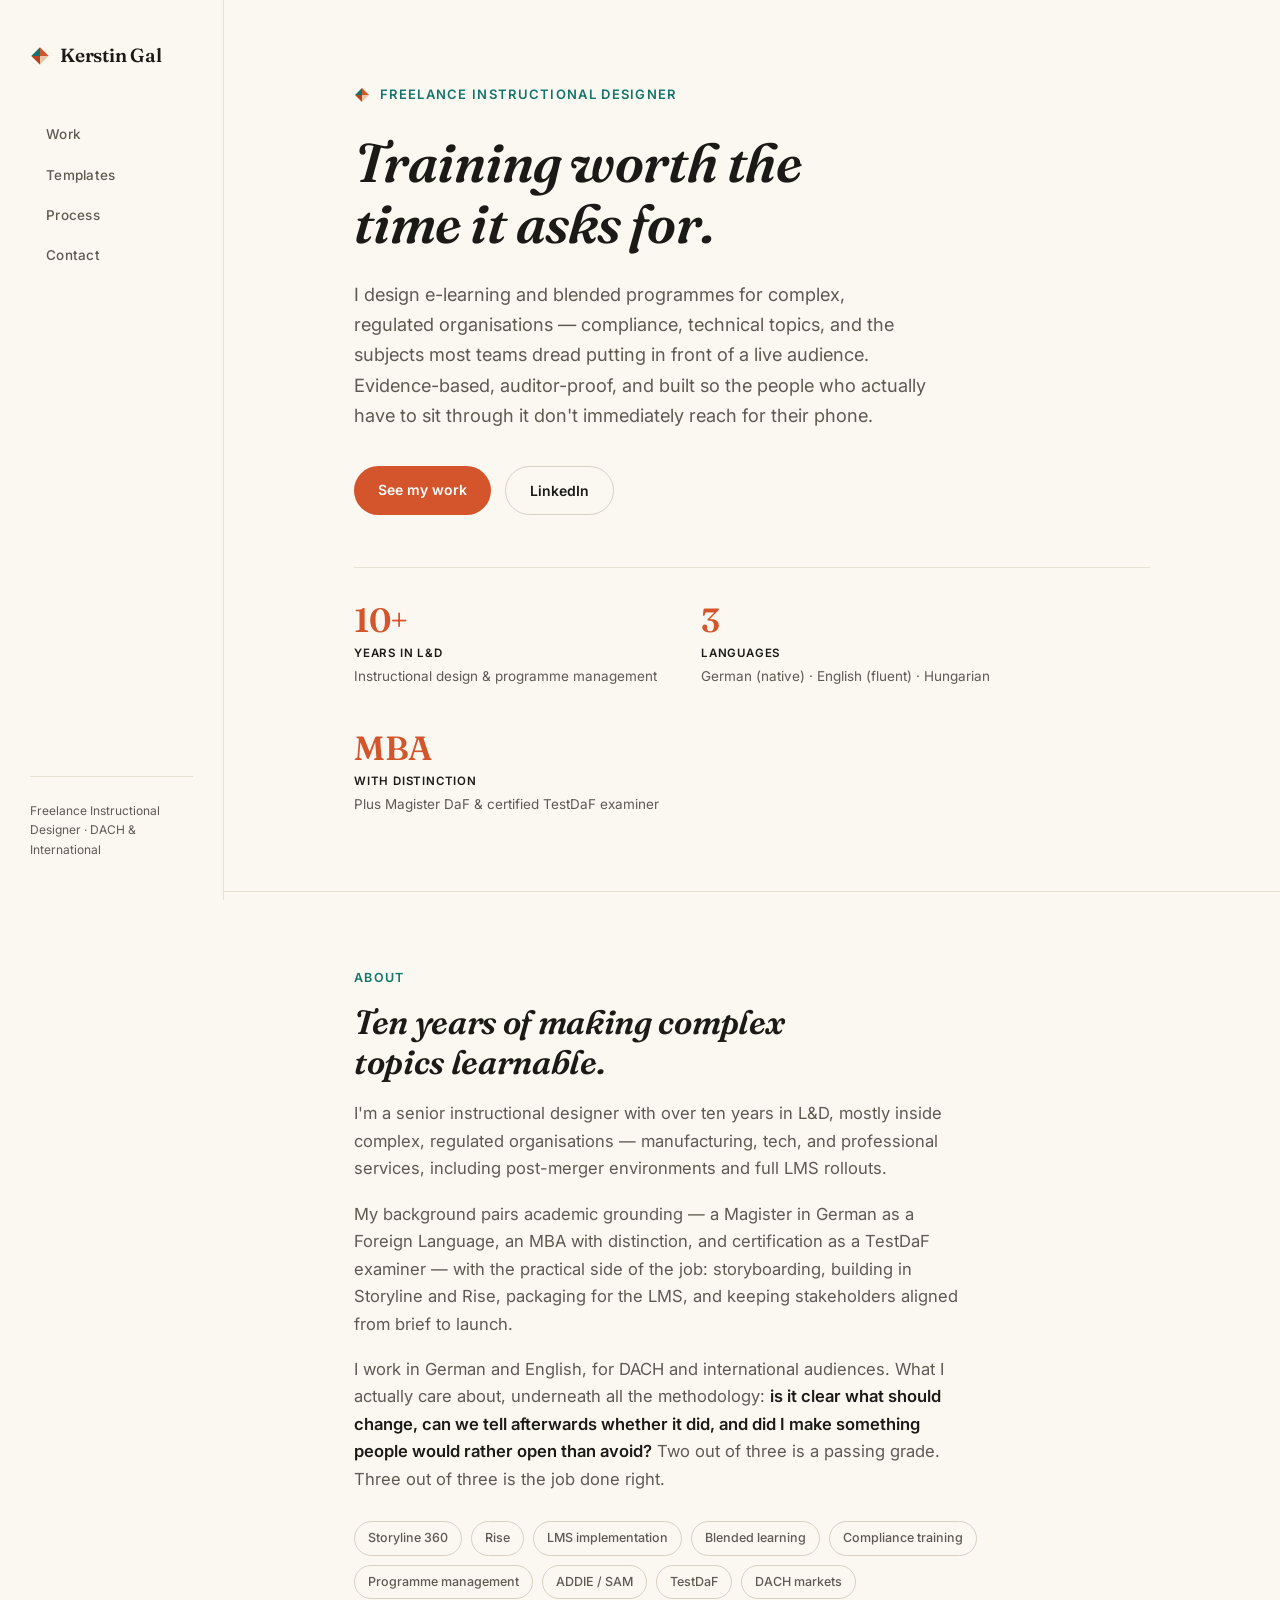
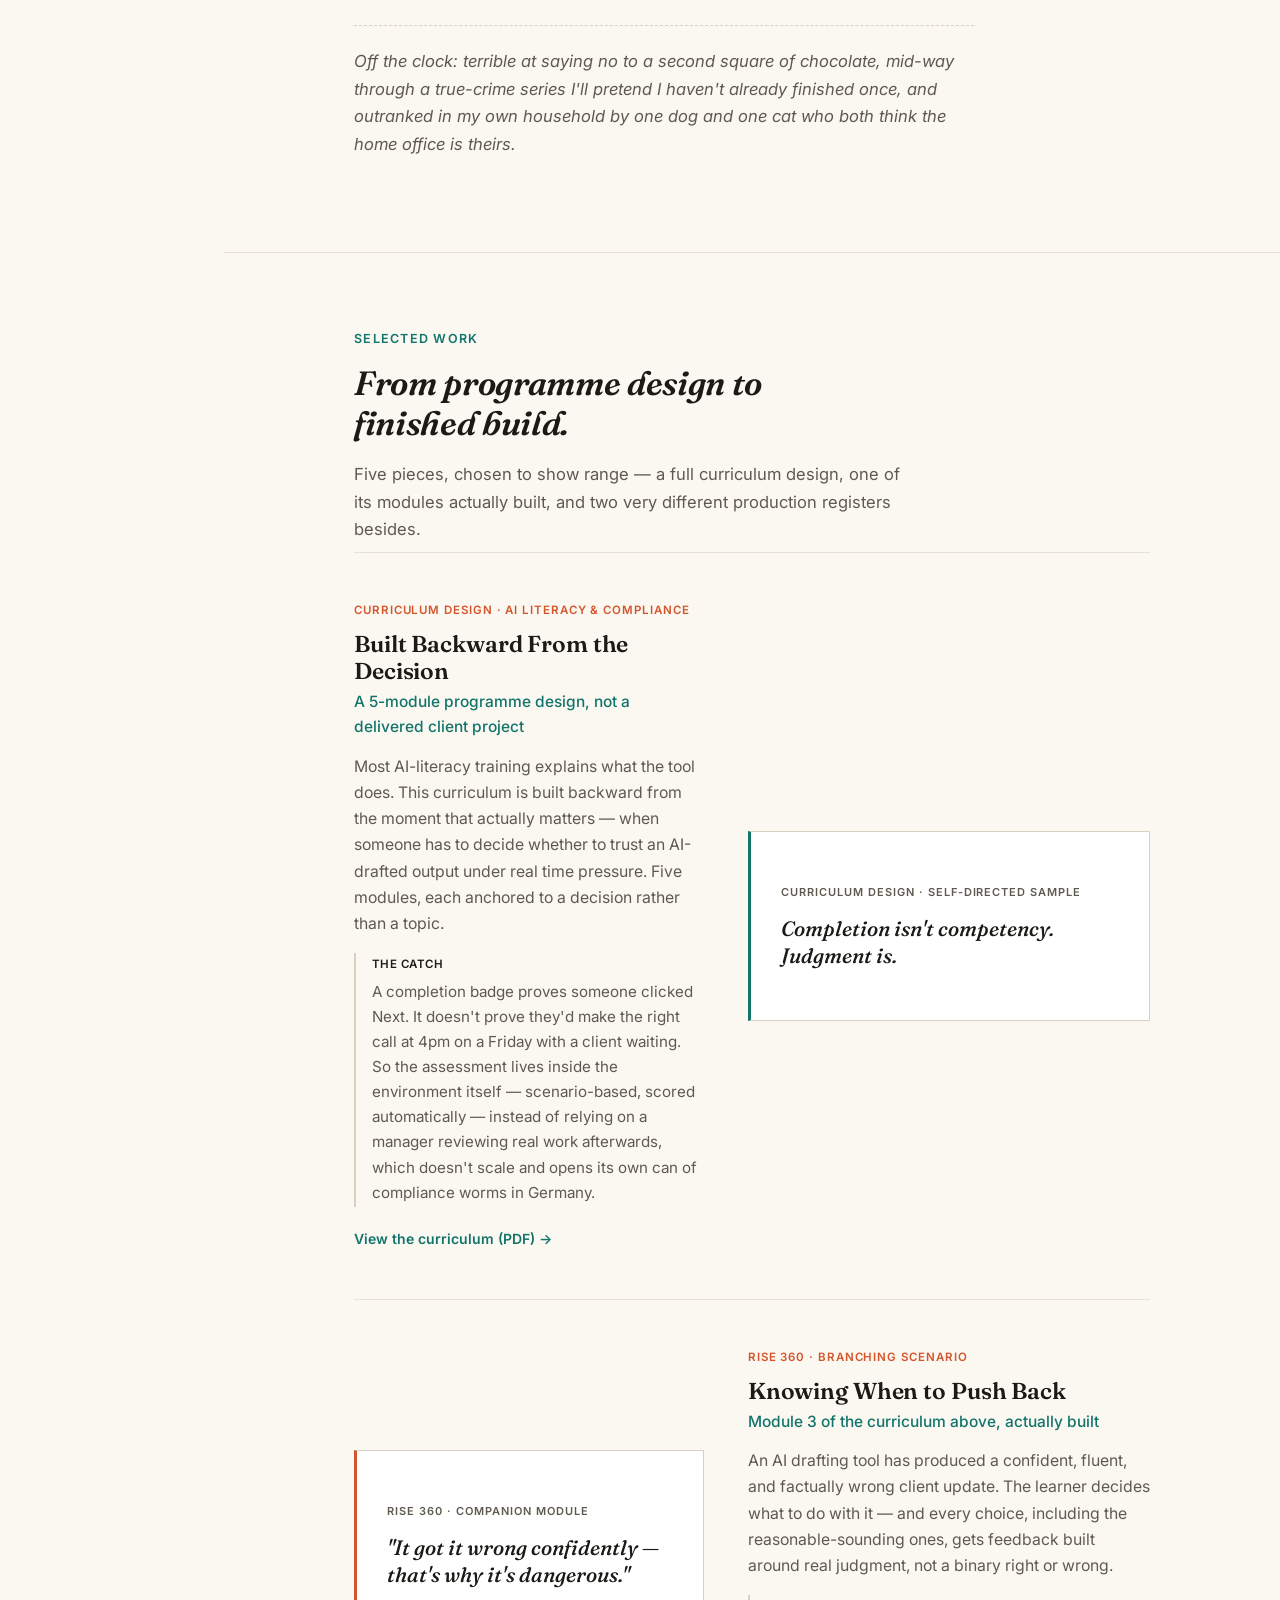
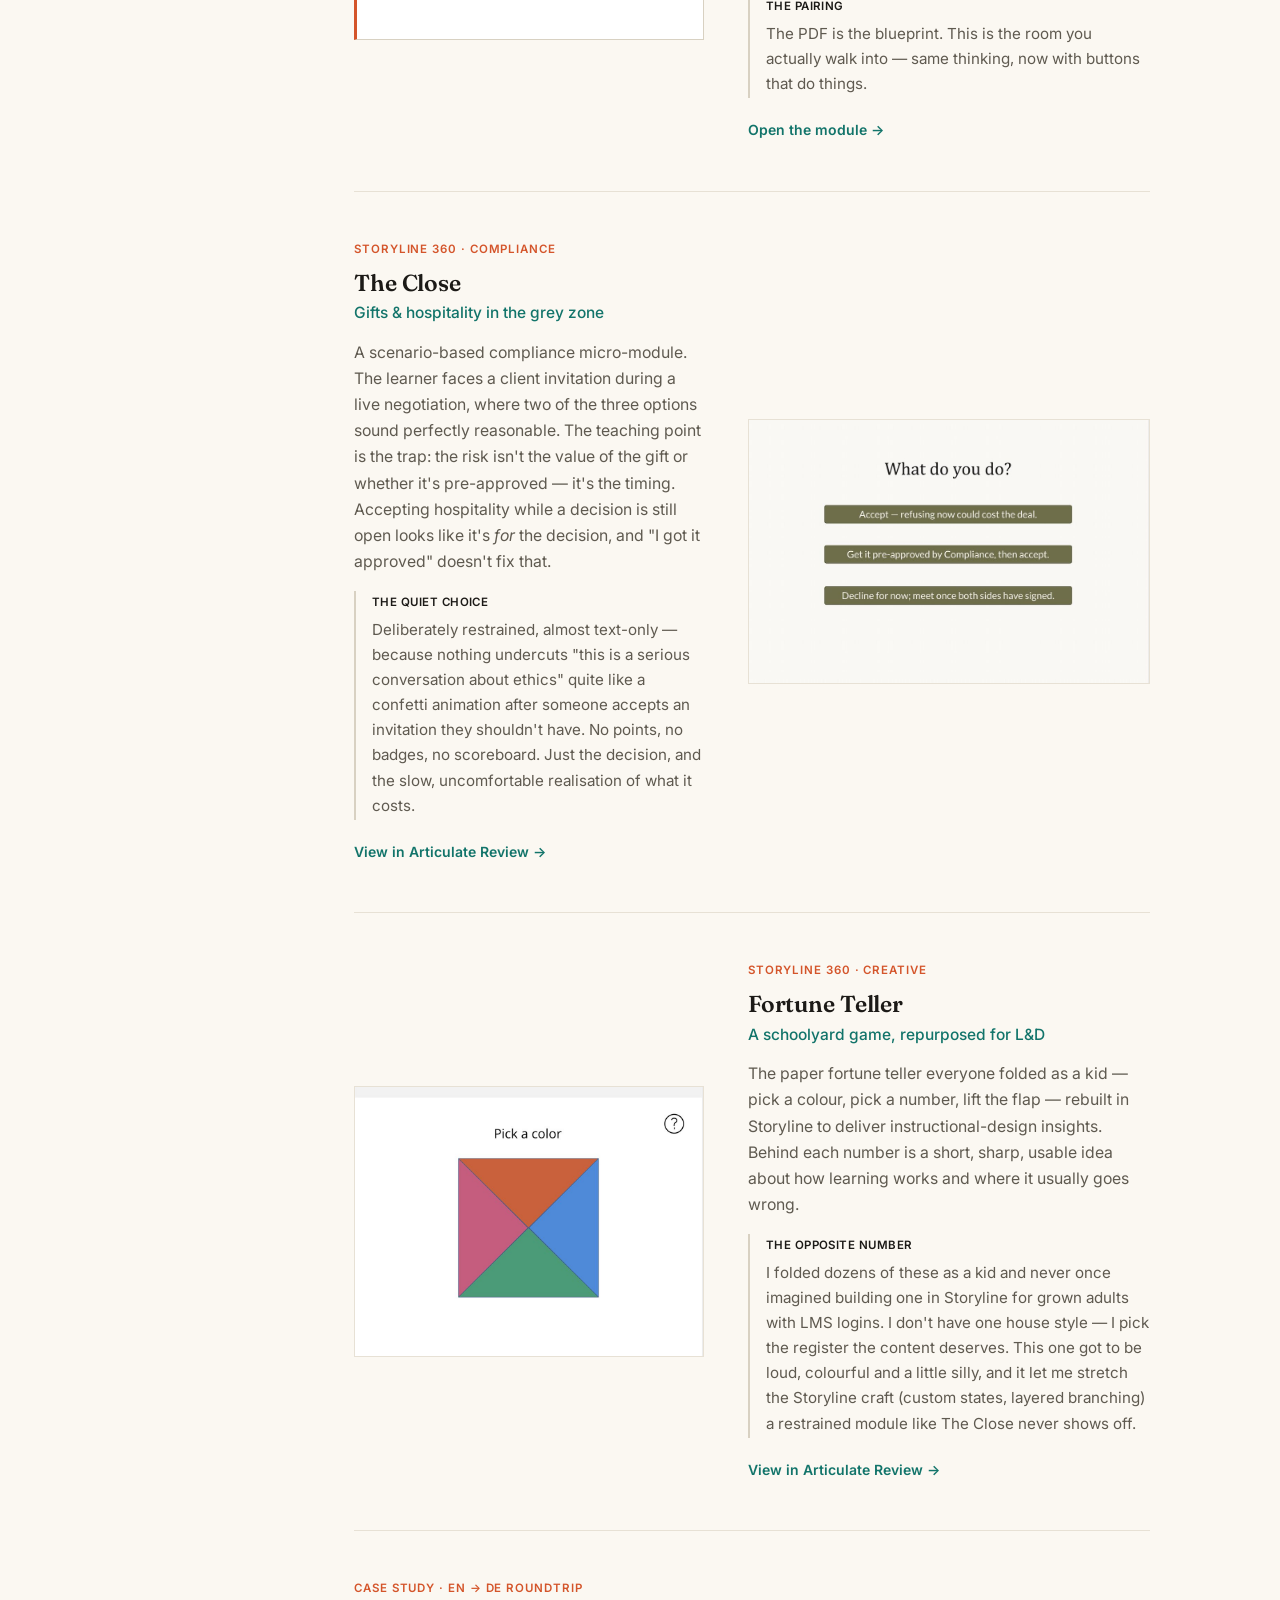
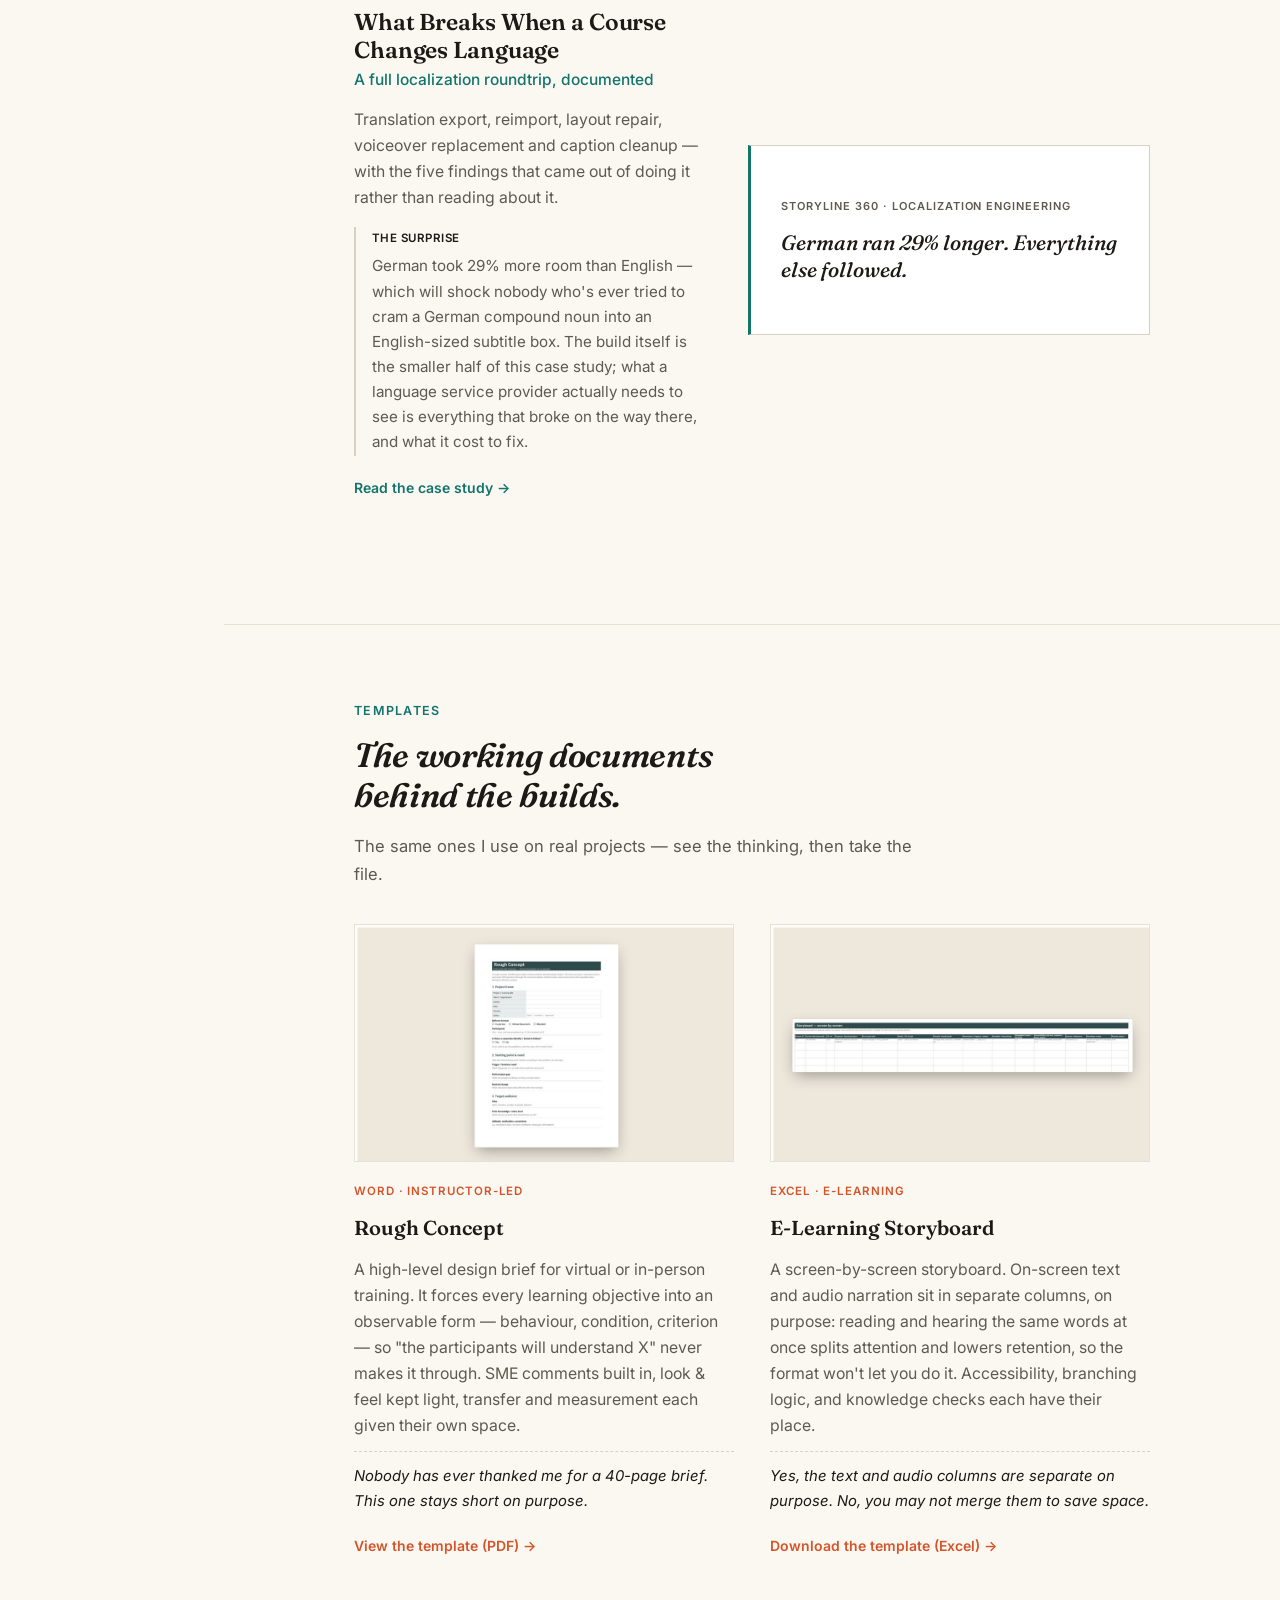
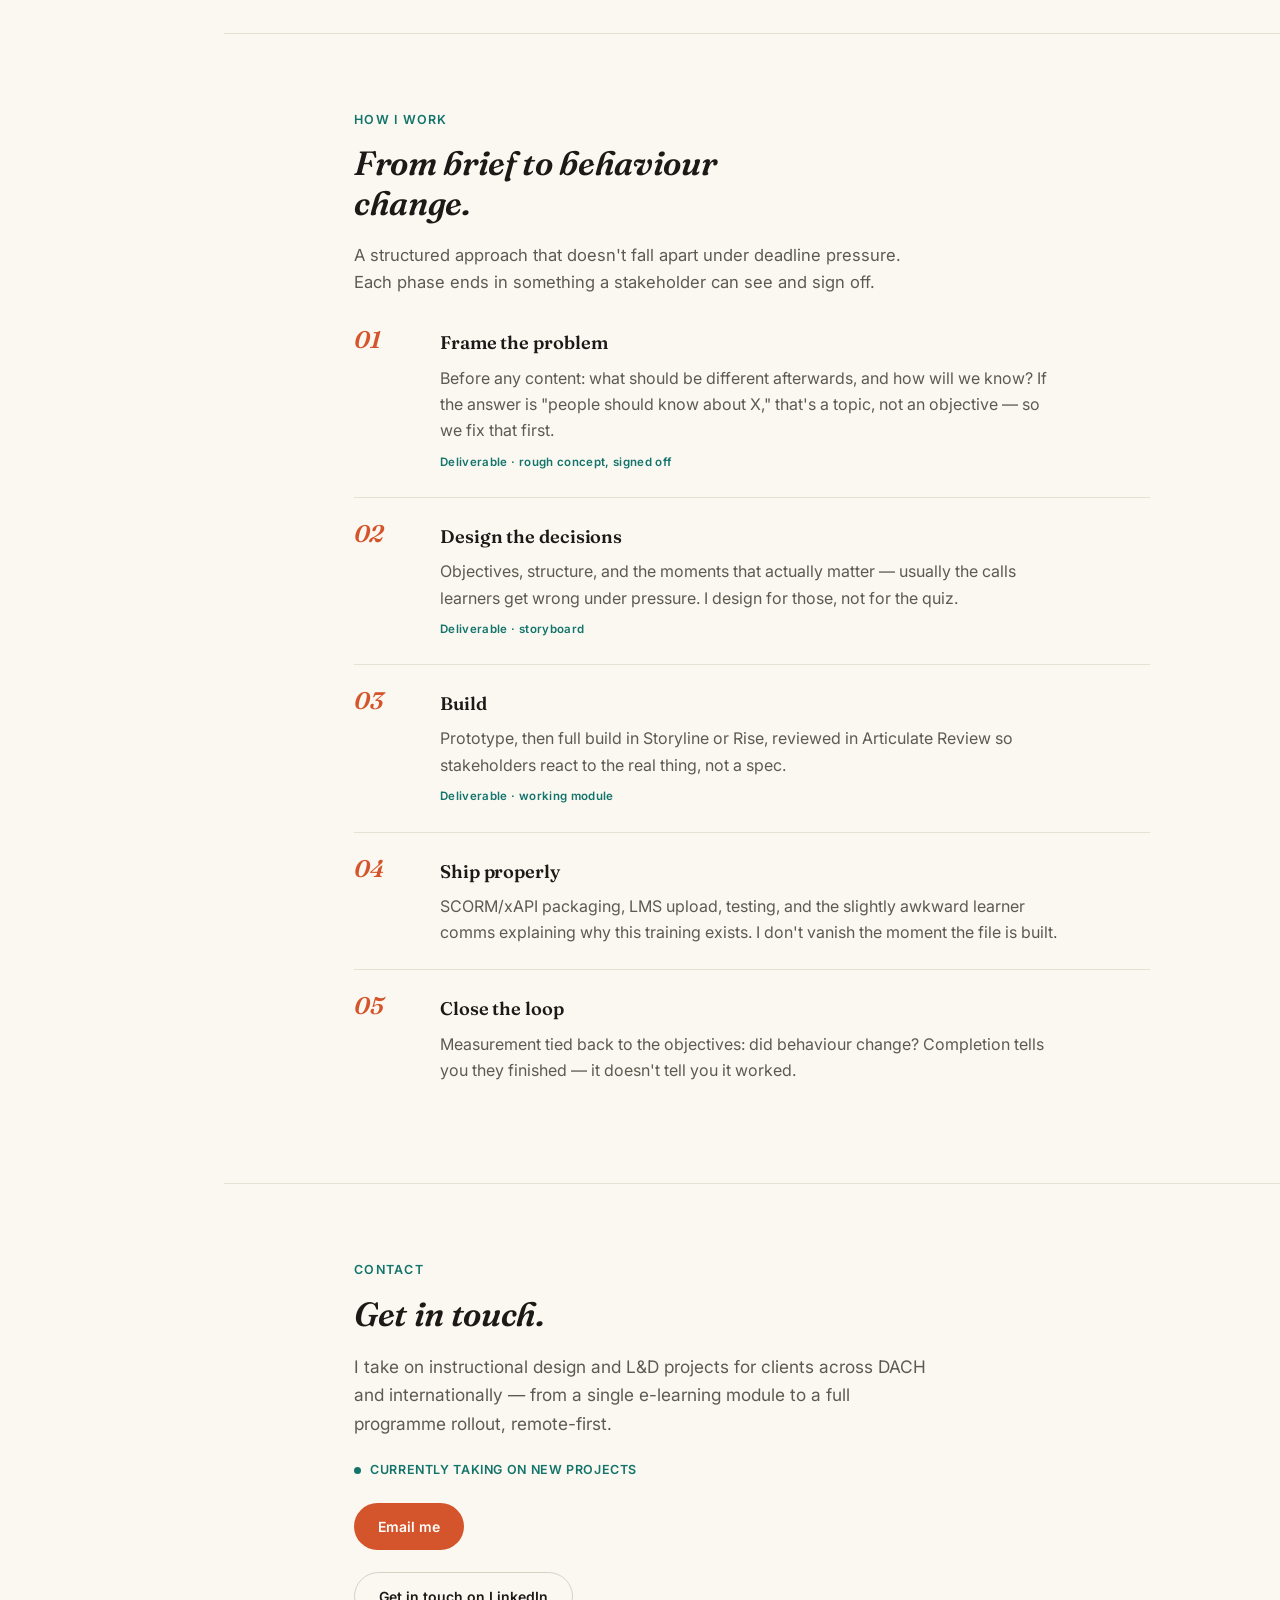
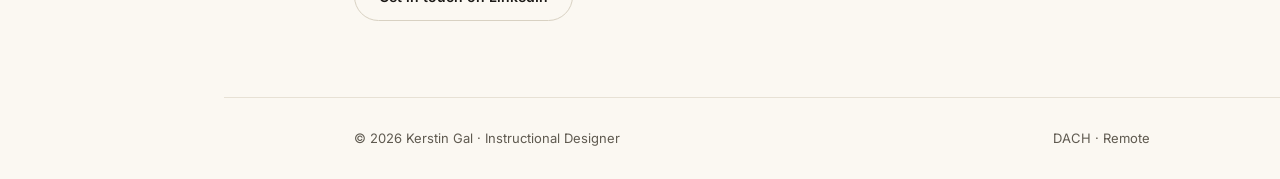
==== commit 14d5c8b1: "Redesign portfolio: serif display type, sidebar nav, editorial rows Replace Space Grotesk + card-gri" ====
--- a/index.html
+++ b/index.html
@@ -6,176 +6,185 @@
 <title>Kerstin Gal — Instructional Designer</title>
 <link rel="preconnect" href="https://fonts.googleapis.com">
 <link rel="preconnect" href="https://fonts.gstatic.com" crossorigin>
-<link href="https://fonts.googleapis.com/css2?family=Space+Grotesk:wght@400;500;600;700&family=Inter:wght@400;500;600&display=swap" rel="stylesheet">
+<link href="https://fonts.googleapis.com/css2?family=Fraunces:ital,opsz,wght@0,9..144,500;0,9..144,600;1,9..144,500&family=Inter:wght@400;500;600&display=swap" rel="stylesheet">
 <style>
   :root{
     --paper:#FBF8F2; --surface:#FFFFFF; --ink:#1C1A17; --muted:#5F5A50;
     --terra:#D4552B; --terra-dark:#B8431F; --teal:#12746A; --teal-dark:#0E5C54;
     --hair:#E7E1D5; --hair-strong:#D8D1C2;
-    --sans:'Inter',system-ui,sans-serif; --disp:'Space Grotesk',system-ui,sans-serif;
-    --wrap:1080px;
+    --sans:'Inter',system-ui,sans-serif; --disp:'Fraunces',Georgia,serif;
+    --wrap:860px; --side-w:224px;
   }
   *{box-sizing:border-box;margin:0;padding:0}
   html{scroll-behavior:smooth}
   body{font-family:var(--sans);background:var(--paper);color:var(--ink);line-height:1.65;-webkit-font-smoothing:antialiased}
   a{color:inherit;text-decoration:none}
-  .wrap{max-width:var(--wrap);margin:0 auto;padding:0 28px}
-  section{padding:88px 0;border-top:1px solid var(--hair)}
-
-  /* nav */
-  header{position:sticky;top:0;z-index:50;background:rgba(251,248,242,.9);backdrop-filter:blur(8px);border-bottom:1px solid var(--hair)}
-  .nav{display:flex;align-items:center;justify-content:space-between;flex-wrap:wrap;gap:6px 20px;padding:16px 28px;max-width:var(--wrap);margin:0 auto}
-  .brand{font-family:var(--disp);font-weight:600;font-size:19px;letter-spacing:-.01em}
-  .navlinks{display:flex;gap:26px;font-size:13.5px;font-weight:500;letter-spacing:.02em;text-transform:uppercase}
-  .navlinks a{color:var(--muted);transition:color .15s}
-  .navlinks a:hover{color:var(--terra)}
+  .wrap{max-width:var(--wrap);margin:0 auto;padding:0 32px}
+  section{padding:76px 0;border-top:1px solid var(--hair)}
+
+  /* fold mark — small recurring motif, used sparingly */
+  .fold{display:inline-block;flex:none}
+  .fold path{fill-opacity:1}
+
+  /* sidebar nav */
+  .side{position:fixed;top:0;left:0;bottom:0;width:var(--side-w);padding:40px 30px;display:flex;flex-direction:column;border-right:1px solid var(--hair);background:var(--paper);z-index:50;overflow-y:auto}
+  .brand{display:flex;align-items:center;gap:10px;font-family:var(--disp);font-weight:600;font-size:19px;letter-spacing:-.01em;margin-bottom:52px}
+  .navlinks{display:flex;flex-direction:column;gap:18px;font-size:13.5px;font-weight:500;letter-spacing:.02em}
+  .navlinks a{color:var(--muted);transition:color .15s;padding-left:14px;border-left:2px solid transparent}
+  .navlinks a:hover{color:var(--terra);border-left-color:var(--terra)}
+  .side-foot{margin-top:auto;font-size:12px;color:var(--muted);padding-top:24px;border-top:1px solid var(--hair)}
+
+  main{margin-left:var(--side-w)}
 
   /* hero */
-  .hero{padding:96px 0 92px}
-  .hero-grid{display:grid;grid-template-columns:1.35fr 1fr;gap:64px;align-items:start}
-  .eyebrow{font-family:var(--disp);font-size:12.5px;font-weight:600;letter-spacing:.14em;text-transform:uppercase;color:var(--teal);display:flex;align-items:center;gap:12px;margin-bottom:26px}
-  .eyebrow::before{content:"";width:34px;height:2px;background:var(--terra)}
-  h1{font-family:var(--disp);font-weight:600;font-size:clamp(2.5rem,5.4vw,4rem);line-height:1.03;letter-spacing:-.03em;margin-bottom:26px}
-  .lead{font-size:1.18rem;color:var(--muted);max-width:37ch;margin-bottom:36px}
-  .btns{display:flex;gap:14px;flex-wrap:wrap}
-  .btn{font-family:var(--disp);font-weight:600;font-size:14.5px;padding:13px 26px;border-radius:8px;transition:.15s;cursor:pointer;display:inline-block}
+  .hero{padding:84px 0 76px}
+  .eyebrow{font-family:var(--sans);font-size:13px;font-weight:600;letter-spacing:.1em;text-transform:uppercase;color:var(--teal);display:flex;align-items:center;gap:10px;margin-bottom:28px}
+  h1{font-family:var(--disp);font-weight:600;font-style:italic;font-size:clamp(2.3rem,4.6vw,3.4rem);line-height:1.12;letter-spacing:-.01em;margin-bottom:24px;max-width:15ch}
+  .lead{font-size:1.14rem;color:var(--muted);max-width:52ch;margin-bottom:36px}
+  .btns{display:flex;gap:14px;flex-wrap:wrap;margin-bottom:52px}
+  .btn{font-family:var(--sans);font-weight:600;font-size:14px;padding:12px 24px;border-radius:999px;transition:.15s;cursor:pointer;display:inline-block}
   .btn-primary{background:var(--terra);color:#fff}
   .btn-primary:hover{background:var(--terra-dark)}
   .btn-ghost{border:1.5px solid var(--hair-strong);color:var(--ink)}
   .btn-ghost:hover{border-color:var(--teal);color:var(--teal)}
 
-  .stats{display:flex;flex-direction:column;gap:30px;padding-left:38px;border-left:1px solid var(--hair)}
-  .stat .num{font-family:var(--disp);font-weight:600;font-size:2.5rem;line-height:1;color:var(--terra);letter-spacing:-.02em}
-  .stat .lab{font-family:var(--disp);font-size:12px;font-weight:600;letter-spacing:.1em;text-transform:uppercase;color:var(--ink);margin:8px 0 3px}
-  .stat .sub{font-size:14px;color:var(--muted)}
+  .stats{display:flex;gap:44px;flex-wrap:wrap;padding-top:36px;border-top:1px solid var(--hair)}
+  .stat .num{font-family:var(--disp);font-weight:600;font-size:2.1rem;line-height:1;color:var(--terra);letter-spacing:-.01em}
+  .stat .lab{font-family:var(--sans);font-size:11.5px;font-weight:600;letter-spacing:.07em;text-transform:uppercase;color:var(--ink);margin:7px 0 2px}
+  .stat .sub{font-size:13.5px;color:var(--muted)}
 
   /* section heads */
-  .kicker{font-family:var(--disp);font-size:12.5px;font-weight:600;letter-spacing:.14em;text-transform:uppercase;color:var(--teal);margin-bottom:16px}
-  h2{font-family:var(--disp);font-weight:600;font-size:clamp(1.7rem,3.4vw,2.4rem);line-height:1.1;letter-spacing:-.02em;margin-bottom:20px}
-  .section-intro{font-size:1.08rem;color:var(--muted);max-width:56ch;margin-bottom:44px}
+  .kicker{font-family:var(--sans);font-size:12.5px;font-weight:600;letter-spacing:.1em;text-transform:uppercase;color:var(--teal);margin-bottom:14px}
+  h2{font-family:var(--disp);font-weight:600;font-style:italic;font-size:clamp(1.6rem,3vw,2.1rem);line-height:1.18;letter-spacing:-.01em;margin-bottom:18px;max-width:20ch}
+  .section-intro{font-size:1.04rem;color:var(--muted);max-width:56ch;margin-bottom:8px}
 
   /* about */
-  .about p{max-width:62ch;color:var(--muted);margin-bottom:18px;font-size:1.05rem}
+  .about p{max-width:62ch;color:var(--muted);margin-bottom:18px;font-size:1.04rem}
   .about p strong{color:var(--ink);font-weight:600}
-  .tags{display:flex;flex-wrap:wrap;gap:9px;margin-top:30px}
-  .personal{font-style:italic;color:var(--muted);font-size:.98rem;margin-top:26px;padding-top:22px;border-top:1px dashed var(--hair-strong);max-width:62ch}
-  .tag{font-family:var(--disp);font-size:12.5px;font-weight:500;padding:6px 13px;border:1px solid var(--hair-strong);border-radius:999px;color:var(--muted)}
-
-  /* work cards */
-  .cards{display:grid;grid-template-columns:1fr 1fr;gap:28px}
-  .card{background:var(--surface);border:1px solid var(--hair);border-radius:14px;overflow:hidden;display:flex;flex-direction:column;transition:transform .18s,box-shadow .18s}
-  .card:hover{transform:translateY(-3px);box-shadow:0 14px 34px -18px rgba(28,26,23,.35)}
-  .card-img{height:210px;overflow:hidden;background:var(--paper);border-bottom:1px solid var(--hair)}
-  .card-img img{width:100%;height:100%;object-fit:cover;object-position:center;display:block}
-
-  /* text-based covers for pieces without a screenshot yet */
-  .cover{height:210px;border-bottom:1px solid var(--hair);display:flex;flex-direction:column;justify-content:center;padding:0 32px;color:#fff}
-  .cover-dark{background:var(--ink)}
-  .cover-teal{background:var(--teal-dark)}
-  .cover .cov-eyebrow{font-family:var(--disp);font-size:11px;font-weight:600;letter-spacing:.1em;text-transform:uppercase;margin-bottom:12px;opacity:.9}
-  .cover-dark .cov-eyebrow{color:var(--terra)}
-  .cover-teal .cov-eyebrow{color:#F4E9DC}
-  .cover .cov-line{font-family:var(--disp);font-weight:600;font-size:1.28rem;line-height:1.28;letter-spacing:-.01em}
-
-  .card-body{padding:26px 26px 28px;display:flex;flex-direction:column;flex:1}
-  .card-tag{font-family:var(--disp);font-size:11.5px;font-weight:600;letter-spacing:.09em;text-transform:uppercase;color:var(--terra);margin-bottom:12px}
-  .card h3{font-family:var(--disp);font-weight:600;font-size:1.4rem;letter-spacing:-.01em;line-height:1.15}
-  .card .subtitle{color:var(--teal);font-weight:500;font-size:.98rem;margin:5px 0 16px}
-  .card p{color:var(--muted);font-size:.99rem;margin-bottom:16px}
-  .why{border-left:2.5px solid var(--terra);padding:2px 0 2px 16px;margin:4px 0 20px}
-  .why .why-lab{font-family:var(--disp);font-size:12px;font-weight:600;letter-spacing:.05em;text-transform:uppercase;color:var(--ink);display:block;margin-bottom:5px}
-  .why p{font-size:.95rem;margin:0}
-  .card-link{margin-top:auto;font-family:var(--disp);font-weight:600;font-size:14.5px;color:var(--teal);display:inline-flex;align-items:center;gap:7px;transition:gap .15s,color .15s}
-  .card-link:hover{gap:12px;color:var(--teal-dark)}
+  .tags{display:flex;flex-wrap:wrap;gap:9px;margin-top:28px}
+  .personal{font-style:italic;color:var(--muted);font-size:.97rem;margin-top:26px;padding-top:22px;border-top:1px dashed var(--hair-strong);max-width:62ch}
+  .tag{font-family:var(--sans);font-size:12.5px;font-weight:500;padding:6px 13px;border:1px solid var(--hair-strong);border-radius:999px;color:var(--muted)}
+
+  /* selected work — editorial rows, alternating */
+  .piece{display:grid;grid-template-columns:1fr 1.15fr;gap:44px;padding:48px 0;border-top:1px solid var(--hair);align-items:center}
+  .piece:first-child{border-top:none;padding-top:28px}
+  .piece-media{order:1}
+  .piece-text{order:2}
+  .piece:nth-child(even) .piece-media{order:2}
+  .piece:nth-child(even) .piece-text{order:1}
+  .piece-media img{width:100%;display:block;border:1px solid var(--hair)}
+  .quote-panel{border:1px solid var(--hair-strong);background:var(--surface);padding:34px 30px;min-height:190px;display:flex;flex-direction:column;justify-content:center;border-left:3px solid var(--terra)}
+  .piece:nth-child(even) .quote-panel{border-left-color:var(--teal)}
+  .quote-eyebrow{font-family:var(--sans);font-size:11px;font-weight:600;letter-spacing:.09em;text-transform:uppercase;color:var(--muted);margin-bottom:14px}
+  .quote-line{font-family:var(--disp);font-style:italic;font-weight:500;font-size:1.3rem;line-height:1.3}
+
+  .piece-tag{font-family:var(--sans);font-size:11.5px;font-weight:600;letter-spacing:.08em;text-transform:uppercase;color:var(--terra);margin-bottom:10px}
+  .piece h3{font-family:var(--disp);font-weight:600;font-size:1.44rem;letter-spacing:-.005em;line-height:1.2;margin-bottom:4px}
+  .piece .subtitle{color:var(--teal);font-weight:500;font-size:.97rem;margin-bottom:14px}
+  .piece p.desc{color:var(--muted);font-size:.99rem;margin-bottom:16px}
+  .why{border-left:2px solid var(--hair-strong);padding:2px 0 2px 16px;margin:4px 0 18px}
+  .why .why-lab{font-family:var(--sans);font-size:11.5px;font-weight:600;letter-spacing:.04em;text-transform:uppercase;color:var(--ink);display:block;margin-bottom:5px}
+  .why p{font-size:.95rem;margin:0;color:var(--muted)}
+  .piece-link{font-family:var(--sans);font-weight:600;font-size:14px;color:var(--teal);display:inline-flex;align-items:center;gap:7px;transition:gap .15s,color .15s}
+  .piece-link:hover{gap:12px;color:var(--teal-dark)}
 
   /* templates */
-  .tpl{display:grid;grid-template-columns:1fr 1fr;gap:28px}
-  .tpl-card{background:var(--surface);border:1px solid var(--hair);border-radius:14px;overflow:hidden;display:flex;flex-direction:column;transition:transform .18s,box-shadow .18s}
-  .tpl-card:hover{transform:translateY(-3px);box-shadow:0 14px 34px -18px rgba(28,26,23,.35)}
-  .tpl-img{border-bottom:1px solid var(--hair);background:#EDE7DC;line-height:0}
+  .tpl{display:grid;grid-template-columns:1fr 1fr;gap:36px;margin-top:36px}
+  .tpl-card{display:flex;flex-direction:column}
+  .tpl-img{border:1px solid var(--hair);line-height:0;margin-bottom:20px}
   .tpl-img img{width:100%;height:auto;display:block}
-  .tpl-body{padding:26px 28px 30px;display:flex;flex-direction:column;flex:1}
-  .tpl-tag{font-family:var(--disp);font-size:11.5px;font-weight:600;letter-spacing:.09em;text-transform:uppercase;color:var(--terra);margin-bottom:11px}
-  .tpl-card h3{font-family:var(--disp);font-weight:600;font-size:1.3rem;margin-bottom:13px}
-  .tpl-card p{color:var(--muted);font-size:.99rem;margin-bottom:13px}
-  .tpl-card .note{font-style:italic;color:var(--ink);font-size:.94rem;margin-bottom:22px}
-  .dl{margin-top:auto;font-family:var(--disp);font-weight:600;font-size:14px;color:var(--terra);display:inline-flex;align-items:center;gap:7px;transition:gap .15s}
+  .tpl-tag{font-family:var(--sans);font-size:11.5px;font-weight:600;letter-spacing:.08em;text-transform:uppercase;color:var(--terra);margin-bottom:10px}
+  .tpl-card h3{font-family:var(--disp);font-weight:600;font-size:1.26rem;margin-bottom:12px}
+  .tpl-card p{color:var(--muted);font-size:.99rem;margin-bottom:12px}
+  .tpl-card .note{font-style:italic;color:var(--ink);font-size:.93rem;margin-bottom:20px;padding-top:12px;border-top:1px dashed var(--hair-strong)}
+  .dl{margin-top:auto;font-family:var(--sans);font-weight:600;font-size:14px;color:var(--terra);display:inline-flex;align-items:center;gap:7px;transition:gap .15s}
   .dl:hover{gap:12px}
 
   /* process */
-  .steps{display:flex;flex-direction:column;gap:0}
-  .step{display:grid;grid-template-columns:76px 1fr;gap:26px;padding:26px 0;border-top:1px solid var(--hair)}
+  .steps{display:flex;flex-direction:column;gap:0;margin-top:8px}
+  .step{display:grid;grid-template-columns:62px 1fr;gap:24px;padding:24px 0;border-top:1px solid var(--hair)}
   .step:first-child{border-top:none}
-  .step .no{font-family:var(--disp);font-weight:600;font-size:1.7rem;color:var(--terra);line-height:1}
-  .step h4{font-family:var(--disp);font-weight:600;font-size:1.2rem;margin-bottom:7px;letter-spacing:-.01em}
-  .step p{color:var(--muted);font-size:1.02rem;max-width:62ch}
-  .step .deliv{display:inline-block;margin-top:9px;font-family:var(--disp);font-size:12px;font-weight:500;letter-spacing:.03em;color:var(--teal);background:rgba(18,116,106,.08);padding:4px 11px;border-radius:6px}
+  .step .no{font-family:var(--disp);font-style:italic;font-weight:600;font-size:1.5rem;color:var(--terra);line-height:1}
+  .step h4{font-family:var(--disp);font-weight:600;font-size:1.14rem;margin-bottom:6px;letter-spacing:-.005em}
+  .step p{color:var(--muted);font-size:1rem;max-width:62ch}
+  .step .deliv{display:inline-block;margin-top:9px;font-family:var(--sans);font-size:11.5px;font-weight:600;letter-spacing:.03em;color:var(--teal)}
 
   /* contact */
   .contact-box{display:flex;flex-direction:column;align-items:flex-start;gap:22px}
-  .contact-box p{font-size:1.12rem;color:var(--muted);max-width:52ch}
-  .avail{font-family:var(--disp);font-size:12.5px;font-weight:600;letter-spacing:.06em;text-transform:uppercase;color:var(--teal);display:inline-flex;align-items:center;gap:9px}
-  .avail::before{content:"";width:8px;height:8px;border-radius:50%;background:var(--teal)}
-
-  footer{border-top:1px solid var(--hair);padding:34px 0;font-size:13.5px;color:var(--muted)}
+  .contact-box p{font-size:1.08rem;color:var(--muted);max-width:52ch}
+  .avail{font-family:var(--sans);font-size:12.5px;font-weight:600;letter-spacing:.05em;text-transform:uppercase;color:var(--teal);display:inline-flex;align-items:center;gap:9px}
+  .avail::before{content:"";width:7px;height:7px;border-radius:50%;background:var(--teal)}
+
+  footer{border-top:1px solid var(--hair);padding:30px 0;font-size:13px;color:var(--muted)}
   .foot{display:flex;justify-content:space-between;flex-wrap:wrap;gap:10px}
 
-  @media(max-width:860px){
-    .hero-grid{grid-template-columns:1fr;gap:44px}
-    .stats{flex-direction:row;flex-wrap:wrap;gap:28px 40px;padding-left:0;border-left:none;border-top:1px solid var(--hair);padding-top:34px}
-    .cards,.tpl{grid-template-columns:1fr}
-    section{padding:64px 0}
+  @media(max-width:900px){
+    .side{position:static;width:auto;height:auto;flex-direction:row;align-items:center;justify-content:space-between;padding:18px 24px;border-right:none;border-bottom:1px solid var(--hair);overflow-x:auto}
+    .brand{margin-bottom:0}
+    .navlinks{flex-direction:row;gap:20px}
+    .navlinks a{padding-left:0;border-left:none;border-bottom:2px solid transparent}
+    .navlinks a:hover{border-left:none;border-bottom-color:var(--terra)}
+    .side-foot{display:none}
+    main{margin-left:0}
   }
-  @media(max-width:540px){
-    .navlinks{gap:16px;font-size:12px}
-    .step{grid-template-columns:52px 1fr;gap:16px}
+  @media(max-width:700px){
+    .piece,.piece:nth-child(even){grid-template-columns:1fr}
+    .piece-media,.piece:nth-child(even) .piece-media{order:1}
+    .piece-text,.piece:nth-child(even) .piece-text{order:2}
+    .tpl{grid-template-columns:1fr}
+    .stats{gap:28px}
+    section{padding:56px 0}
   }
 </style>
 </head>
 <body>
 
-<header>
-  <nav class="nav">
-    <div class="brand">Kerstin Gal</div>
-    <div class="navlinks">
-      <a href="#work">Work</a>
-      <a href="#templates">Templates</a>
-      <a href="#process">Process</a>
-      <a href="#contact">Contact</a>
-    </div>
-  </nav>
-</header>
+<svg width="0" height="0" style="position:absolute">
+  <symbol id="fold-mark" viewBox="0 0 32 32">
+    <path d="M16 2 L30 16 L16 16 Z" fill="var(--terra)"/>
+    <path d="M16 2 L2 16 L16 16 Z" fill="var(--teal)"/>
+    <path d="M16 30 L30 16 L16 16 Z" fill="#E7C9A8"/>
+    <path d="M16 30 L2 16 L16 16 Z" fill="var(--terra-dark)"/>
+  </symbol>
+</svg>
+
+<nav class="side">
+  <div class="brand"><svg class="fold" width="20" height="20"><use href="#fold-mark"/></svg> Kerstin Gal</div>
+  <div class="navlinks">
+    <a href="#work">Work</a>
+    <a href="#templates">Templates</a>
+    <a href="#process">Process</a>
+    <a href="#contact">Contact</a>
+  </div>
+  <div class="side-foot">Freelance Instructional<br>Designer · DACH &amp; International</div>
+</nav>
 
 <main>
 
 <section class="hero" style="border-top:none">
   <div class="wrap">
-    <div class="hero-grid">
-      <div>
-        <div class="eyebrow">Freelance Instructional Designer · DACH &amp; International</div>
-        <h1>Training worth the time it asks for.</h1>
-        <p class="lead">I design e-learning and blended programmes for complex, regulated organisations — compliance, technical topics, and the subjects most teams dread putting in front of a live audience. Evidence-based, auditor-proof, and built so the people who actually have to sit through it don't immediately reach for their phone.</p>
-        <div class="btns">
-          <a class="btn btn-primary" href="#work">See my work</a>
-          <a class="btn btn-ghost" href="https://www.linkedin.com/in/kerstingal" target="_blank" rel="noopener">LinkedIn</a>
-        </div>
-      </div>
-      <div class="stats">
-        <div class="stat">
-          <div class="num">10+</div>
-          <div class="lab">Years in L&amp;D</div>
-          <div class="sub">Instructional design &amp; programme management</div>
-        </div>
-        <div class="stat">
-          <div class="num">3</div>
-          <div class="lab">Languages</div>
-          <div class="sub">German (native) · English (fluent) · Hungarian</div>
-        </div>
-        <div class="stat">
-          <div class="num">MBA</div>
-          <div class="lab">With distinction</div>
-          <div class="sub">Plus Magister DaF &amp; certified TestDaF examiner</div>
-        </div>
+    <div class="eyebrow"><svg class="fold" width="16" height="16"><use href="#fold-mark"/></svg> Freelance Instructional Designer</div>
+    <h1>Training worth the time it asks for.</h1>
+    <p class="lead">I design e-learning and blended programmes for complex, regulated organisations — compliance, technical topics, and the subjects most teams dread putting in front of a live audience. Evidence-based, auditor-proof, and built so the people who actually have to sit through it don't immediately reach for their phone.</p>
+    <div class="btns">
+      <a class="btn btn-primary" href="#work">See my work</a>
+      <a class="btn btn-ghost" href="https://www.linkedin.com/in/kerstingal" target="_blank" rel="noopener">LinkedIn</a>
+    </div>
+    <div class="stats">
+      <div class="stat">
+        <div class="num">10+</div>
+        <div class="lab">Years in L&amp;D</div>
+        <div class="sub">Instructional design &amp; programme management</div>
+      </div>
+      <div class="stat">
+        <div class="num">3</div>
+        <div class="lab">Languages</div>
+        <div class="sub">German (native) · English (fluent) · Hungarian</div>
+      </div>
+      <div class="stat">
+        <div class="num">MBA</div>
+        <div class="lab">With distinction</div>
+        <div class="sub">Plus Magister DaF &amp; certified TestDaF examiner</div>
       </div>
     </div>
   </div>
@@ -208,92 +217,97 @@
     <div class="kicker">Selected work</div>
     <h2>From programme design to finished build.</h2>
     <p class="section-intro">Five pieces, chosen to show range — a full curriculum design, one of its modules actually built, and two very different production registers besides.</p>
-    <div class="cards">
-
-      <article class="card">
-        <div class="cover cover-dark">
-          <span class="cov-eyebrow">Curriculum Design · Self-directed sample</span>
-          <span class="cov-line">Completion Isn't Competency. Judgment Is.</span>
-        </div>
-        <div class="card-body">
-          <div class="card-tag">Curriculum Design · AI Literacy &amp; Compliance</div>
-          <h3>Built Backward From the Decision</h3>
-          <div class="subtitle">A 5-module programme design, not a delivered client project</div>
-          <p>Most AI-literacy training explains what the tool does. This curriculum is built backward from the moment that actually matters — when someone has to decide whether to trust an AI-drafted output under real time pressure. Five modules, each anchored to a decision rather than a topic.</p>
-          <div class="why">
-            <span class="why-lab">The catch</span>
-            <p>A completion badge proves someone clicked Next. It doesn't prove they'd make the right call at 4pm on a Friday with a client waiting. So the assessment lives inside the environment itself — scenario-based, scored automatically — instead of relying on a manager reviewing real work afterwards, which doesn't scale and opens its own can of compliance worms in Germany.</p>
-          </div>
-          <a class="card-link" href="Curriculum_Design_Sample_KG.pdf" target="_blank" rel="noopener">View the curriculum (PDF) →</a>
-        </div>
-      </article>
-
-      <article class="card">
-        <div class="cover cover-teal">
-          <span class="cov-eyebrow">Rise 360 · Companion module</span>
-          <span class="cov-line">"It got it wrong confidently — that's why it's dangerous."</span>
-        </div>
-        <div class="card-body">
-          <div class="card-tag">Rise 360 · Branching scenario</div>
-          <h3>Knowing When to Push Back</h3>
-          <div class="subtitle">Module 3 of the curriculum above, actually built</div>
-          <p>An AI drafting tool has produced a confident, fluent, and factually wrong client update. The learner decides what to do with it — and every choice, including the reasonable-sounding ones, gets feedback built around real judgment, not a binary right or wrong.</p>
-          <div class="why">
-            <span class="why-lab">The pairing</span>
-            <p>The PDF is the blueprint. This is the room you actually walk into — same thinking, now with buttons that do things.</p>
-          </div>
-          <a class="card-link" href="push-back-module/" target="_blank" rel="noopener">Open the module →</a>
-        </div>
-      </article>
-
-      <article class="card">
-        <div class="card-img"><img src="assets/the-close.jpg" alt="The Close module — a decision screen asking what to do about a client invitation, with three options"></div>
-        <div class="card-body">
-          <div class="card-tag">Storyline 360 · Compliance</div>
-          <h3>The Close</h3>
-          <div class="subtitle">Gifts &amp; hospitality in the grey zone</div>
-          <p>A scenario-based compliance micro-module. The learner faces a client invitation during a live negotiation, where two of the three options sound perfectly reasonable. The teaching point is the trap: the risk isn't the value of the gift or whether it's pre-approved — it's the timing. Accepting hospitality while a decision is still open looks like it's <em>for</em> the decision, and "I got it approved" doesn't fix that.</p>
-          <div class="why">
-            <span class="why-lab">The quiet choice</span>
-            <p>Deliberately restrained, almost text-only — because nothing undercuts "this is a serious conversation about ethics" quite like a confetti animation after someone accepts an invitation they shouldn't have. No points, no badges, no scoreboard. Just the decision, and the slow, uncomfortable realisation of what it costs.</p>
-          </div>
-          <a class="card-link" href="https://360.eu.articulate.com/review/content/5b270b07-558f-43c8-bba6-cb0264602412/review" target="_blank" rel="noopener">View in Articulate Review →</a>
-        </div>
-      </article>
-
-      <article class="card">
-        <div class="card-img"><img src="assets/fortune-teller.jpg" alt="Fortune Teller module — a paper fortune-teller shape split into four coloured triangles with the prompt Pick a color"></div>
-        <div class="card-body">
-          <div class="card-tag">Storyline 360 · Creative</div>
-          <h3>Fortune Teller</h3>
-          <div class="subtitle">A schoolyard game, repurposed for L&amp;D</div>
-          <p>The paper fortune teller everyone folded as a kid — pick a colour, pick a number, lift the flap — rebuilt in Storyline to deliver instructional-design insights. Behind each number is a short, sharp, usable idea about how learning works and where it usually goes wrong.</p>
-          <div class="why">
-            <span class="why-lab">The opposite number</span>
-            <p>I folded dozens of these as a kid and never once imagined building one in Storyline for grown adults with LMS logins. I don't have one house style — I pick the register the content deserves. This one got to be loud, colourful and a little silly, and it let me stretch the Storyline craft (custom states, layered branching) a restrained module like The Close never shows off.</p>
-          </div>
-          <a class="card-link" href="https://360.eu.articulate.com/review/content/aa0eb9a3-09b1-4ec2-824b-37dfa38907b5/review" target="_blank" rel="noopener">View in Articulate Review →</a>
-        </div>
-      </article>
-      <article class="card">
-  <div class="cover cover-dark">
-    <span class="cov-eyebrow">Storyline 360 · Localization engineering</span>
-    <span class="cov-line">German ran 29% longer. Everything else followed.</span>
-  </div>
-  <div class="card-body">
-    <div class="card-tag">Case study · EN → DE roundtrip</div>
-    <h3>What Breaks When a Course Changes Language</h3>
-    <div class="subtitle">A full localization roundtrip, documented</div>
-    <p>Translation export, reimport, layout repair, voiceover replacement and caption cleanup — with the five findings that came out of doing it rather than reading about it.</p>
-    <div class="why">
-      <span class="why-lab">The surprise</span>
-      <p>German took 29% more room than English — which will shock nobody who's ever tried to cram a German compound noun into an English-sized subtitle box. The build itself is the smaller half of this case study; what a language service provider actually needs to see is everything that broke on the way there, and what it cost to fix.</p>
-    </div>
-    <a class="card-link" href="loc-sample.html">Read the case study →</a>
-  </div>
-</article>
-
-    </div>
+
+    <article class="piece">
+      <div class="piece-media">
+        <div class="quote-panel">
+          <span class="quote-eyebrow">Curriculum Design · Self-directed sample</span>
+          <span class="quote-line">Completion isn't competency. Judgment is.</span>
+        </div>
+      </div>
+      <div class="piece-text">
+        <div class="piece-tag">Curriculum Design · AI Literacy &amp; Compliance</div>
+        <h3>Built Backward From the Decision</h3>
+        <div class="subtitle">A 5-module programme design, not a delivered client project</div>
+        <p class="desc">Most AI-literacy training explains what the tool does. This curriculum is built backward from the moment that actually matters — when someone has to decide whether to trust an AI-drafted output under real time pressure. Five modules, each anchored to a decision rather than a topic.</p>
+        <div class="why">
+          <span class="why-lab">The catch</span>
+          <p>A completion badge proves someone clicked Next. It doesn't prove they'd make the right call at 4pm on a Friday with a client waiting. So the assessment lives inside the environment itself — scenario-based, scored automatically — instead of relying on a manager reviewing real work afterwards, which doesn't scale and opens its own can of compliance worms in Germany.</p>
+        </div>
+        <a class="piece-link" href="Curriculum_Design_Sample_KG.pdf" target="_blank" rel="noopener">View the curriculum (PDF) →</a>
+      </div>
+    </article>
+
+    <article class="piece">
+      <div class="piece-media">
+        <div class="quote-panel">
+          <span class="quote-eyebrow">Rise 360 · Companion module</span>
+          <span class="quote-line">"It got it wrong confidently — that's why it's dangerous."</span>
+        </div>
+      </div>
+      <div class="piece-text">
+        <div class="piece-tag">Rise 360 · Branching scenario</div>
+        <h3>Knowing When to Push Back</h3>
+        <div class="subtitle">Module 3 of the curriculum above, actually built</div>
+        <p class="desc">An AI drafting tool has produced a confident, fluent, and factually wrong client update. The learner decides what to do with it — and every choice, including the reasonable-sounding ones, gets feedback built around real judgment, not a binary right or wrong.</p>
+        <div class="why">
+          <span class="why-lab">The pairing</span>
+          <p>The PDF is the blueprint. This is the room you actually walk into — same thinking, now with buttons that do things.</p>
+        </div>
+        <a class="piece-link" href="push-back-module/" target="_blank" rel="noopener">Open the module →</a>
+      </div>
+    </article>
+
+    <article class="piece">
+      <div class="piece-media"><img src="assets/the-close.jpg" alt="The Close module — a decision screen asking what to do about a client invitation, with three options"></div>
+      <div class="piece-text">
+        <div class="piece-tag">Storyline 360 · Compliance</div>
+        <h3>The Close</h3>
+        <div class="subtitle">Gifts &amp; hospitality in the grey zone</div>
+        <p class="desc">A scenario-based compliance micro-module. The learner faces a client invitation during a live negotiation, where two of the three options sound perfectly reasonable. The teaching point is the trap: the risk isn't the value of the gift or whether it's pre-approved — it's the timing. Accepting hospitality while a decision is still open looks like it's <em>for</em> the decision, and "I got it approved" doesn't fix that.</p>
+        <div class="why">
+          <span class="why-lab">The quiet choice</span>
+          <p>Deliberately restrained, almost text-only — because nothing undercuts "this is a serious conversation about ethics" quite like a confetti animation after someone accepts an invitation they shouldn't have. No points, no badges, no scoreboard. Just the decision, and the slow, uncomfortable realisation of what it costs.</p>
+        </div>
+        <a class="piece-link" href="https://360.eu.articulate.com/review/content/5b270b07-558f-43c8-bba6-cb0264602412/review" target="_blank" rel="noopener">View in Articulate Review →</a>
+      </div>
+    </article>
+
+    <article class="piece">
+      <div class="piece-media"><img src="assets/fortune-teller.jpg" alt="Fortune Teller module — a paper fortune-teller shape split into four coloured triangles with the prompt Pick a color"></div>
+      <div class="piece-text">
+        <div class="piece-tag">Storyline 360 · Creative</div>
+        <h3>Fortune Teller</h3>
+        <div class="subtitle">A schoolyard game, repurposed for L&amp;D</div>
+        <p class="desc">The paper fortune teller everyone folded as a kid — pick a colour, pick a number, lift the flap — rebuilt in Storyline to deliver instructional-design insights. Behind each number is a short, sharp, usable idea about how learning works and where it usually goes wrong.</p>
+        <div class="why">
+          <span class="why-lab">The opposite number</span>
+          <p>I folded dozens of these as a kid and never once imagined building one in Storyline for grown adults with LMS logins. I don't have one house style — I pick the register the content deserves. This one got to be loud, colourful and a little silly, and it let me stretch the Storyline craft (custom states, layered branching) a restrained module like The Close never shows off.</p>
+        </div>
+        <a class="piece-link" href="https://360.eu.articulate.com/review/content/aa0eb9a3-09b1-4ec2-824b-37dfa38907b5/review" target="_blank" rel="noopener">View in Articulate Review →</a>
+      </div>
+    </article>
+
+    <article class="piece">
+      <div class="piece-media">
+        <div class="quote-panel">
+          <span class="quote-eyebrow">Storyline 360 · Localization engineering</span>
+          <span class="quote-line">German ran 29% longer. Everything else followed.</span>
+        </div>
+      </div>
+      <div class="piece-text">
+        <div class="piece-tag">Case study · EN → DE roundtrip</div>
+        <h3>What Breaks When a Course Changes Language</h3>
+        <div class="subtitle">A full localization roundtrip, documented</div>
+        <p class="desc">Translation export, reimport, layout repair, voiceover replacement and caption cleanup — with the five findings that came out of doing it rather than reading about it.</p>
+        <div class="why">
+          <span class="why-lab">The surprise</span>
+          <p>German took 29% more room than English — which will shock nobody who's ever tried to cram a German compound noun into an English-sized subtitle box. The build itself is the smaller half of this case study; what a language service provider actually needs to see is everything that broke on the way there, and what it cost to fix.</p>
+        </div>
+        <a class="piece-link" href="loc-sample.html">Read the case study →</a>
+      </div>
+    </article>
+
   </div>
 </section>
 
@@ -306,24 +320,20 @@
 
       <article class="tpl-card">
         <div class="tpl-img"><img src="assets/preview-rough-concept.jpg" alt="Rough Concept template — a Word document with a branded header and structured sections for project frame, starting point, and target audience"></div>
-        <div class="tpl-body">
-          <div class="tpl-tag">Word · instructor-led</div>
-          <h3>Rough Concept</h3>
-          <p>A high-level design brief for virtual or in-person training. It forces every learning objective into an observable form — behaviour, condition, criterion — so "the participants will understand X" never makes it through. SME comments built in, look &amp; feel kept light, transfer and measurement each given their own space.</p>
-          <div class="note">Nobody has ever thanked me for a 40-page brief. This one stays short on purpose.</div>
-          <a class="dl" href="Rough-Concept_Template.pdf" target="_blank" rel="noopener">View the template (PDF) →</a>
-        </div>
+        <div class="tpl-tag">Word · instructor-led</div>
+        <h3>Rough Concept</h3>
+        <p>A high-level design brief for virtual or in-person training. It forces every learning objective into an observable form — behaviour, condition, criterion — so "the participants will understand X" never makes it through. SME comments built in, look &amp; feel kept light, transfer and measurement each given their own space.</p>
+        <div class="note">Nobody has ever thanked me for a 40-page brief. This one stays short on purpose.</div>
+        <a class="dl" href="Rough-Concept_Template.pdf" target="_blank" rel="noopener">View the template (PDF) →</a>
       </article>
 
       <article class="tpl-card">
         <div class="tpl-img"><img src="assets/preview-storyboard.jpg" alt="E-Learning Storyboard template — a spreadsheet grid with separate columns for on-screen text and audio narration, interactions, accessibility, and review status"></div>
-        <div class="tpl-body">
-          <div class="tpl-tag">Excel · e-learning</div>
-          <h3>E-Learning Storyboard</h3>
-          <p>A screen-by-screen storyboard. On-screen text and audio narration sit in separate columns, on purpose: reading and hearing the same words at once splits attention and lowers retention, so the format won't let you do it. Accessibility, branching logic, and knowledge checks each have their place.</p>
-          <div class="note">Yes, the text and audio columns are separate on purpose. No, you may not merge them to save space.</div>
-          <a class="dl" href="E-Learning-Storyboard_Template.xlsx">Download the template (Excel) →</a>
-        </div>
+        <div class="tpl-tag">Excel · e-learning</div>
+        <h3>E-Learning Storyboard</h3>
+        <p>A screen-by-screen storyboard. On-screen text and audio narration sit in separate columns, on purpose: reading and hearing the same words at once splits attention and lowers retention, so the format won't let you do it. Accessibility, branching logic, and knowledge checks each have their place.</p>
+        <div class="note">Yes, the text and audio columns are separate on purpose. No, you may not merge them to save space.</div>
+        <a class="dl" href="E-Learning-Storyboard_Template.xlsx">Download the template (Excel) →</a>
       </article>
 
     </div>
@@ -398,12 +408,16 @@
 
 </main>
 
-<footer>
+<footer style="margin-left:var(--side-w)">
   <div class="wrap foot">
     <span>© 2026 Kerstin Gal · Instructional Designer</span>
     <span>DACH · Remote</span>
   </div>
 </footer>
 
+<style>
+  @media(max-width:900px){ footer{margin-left:0} }
+</style>
+
 </body>
 </html>
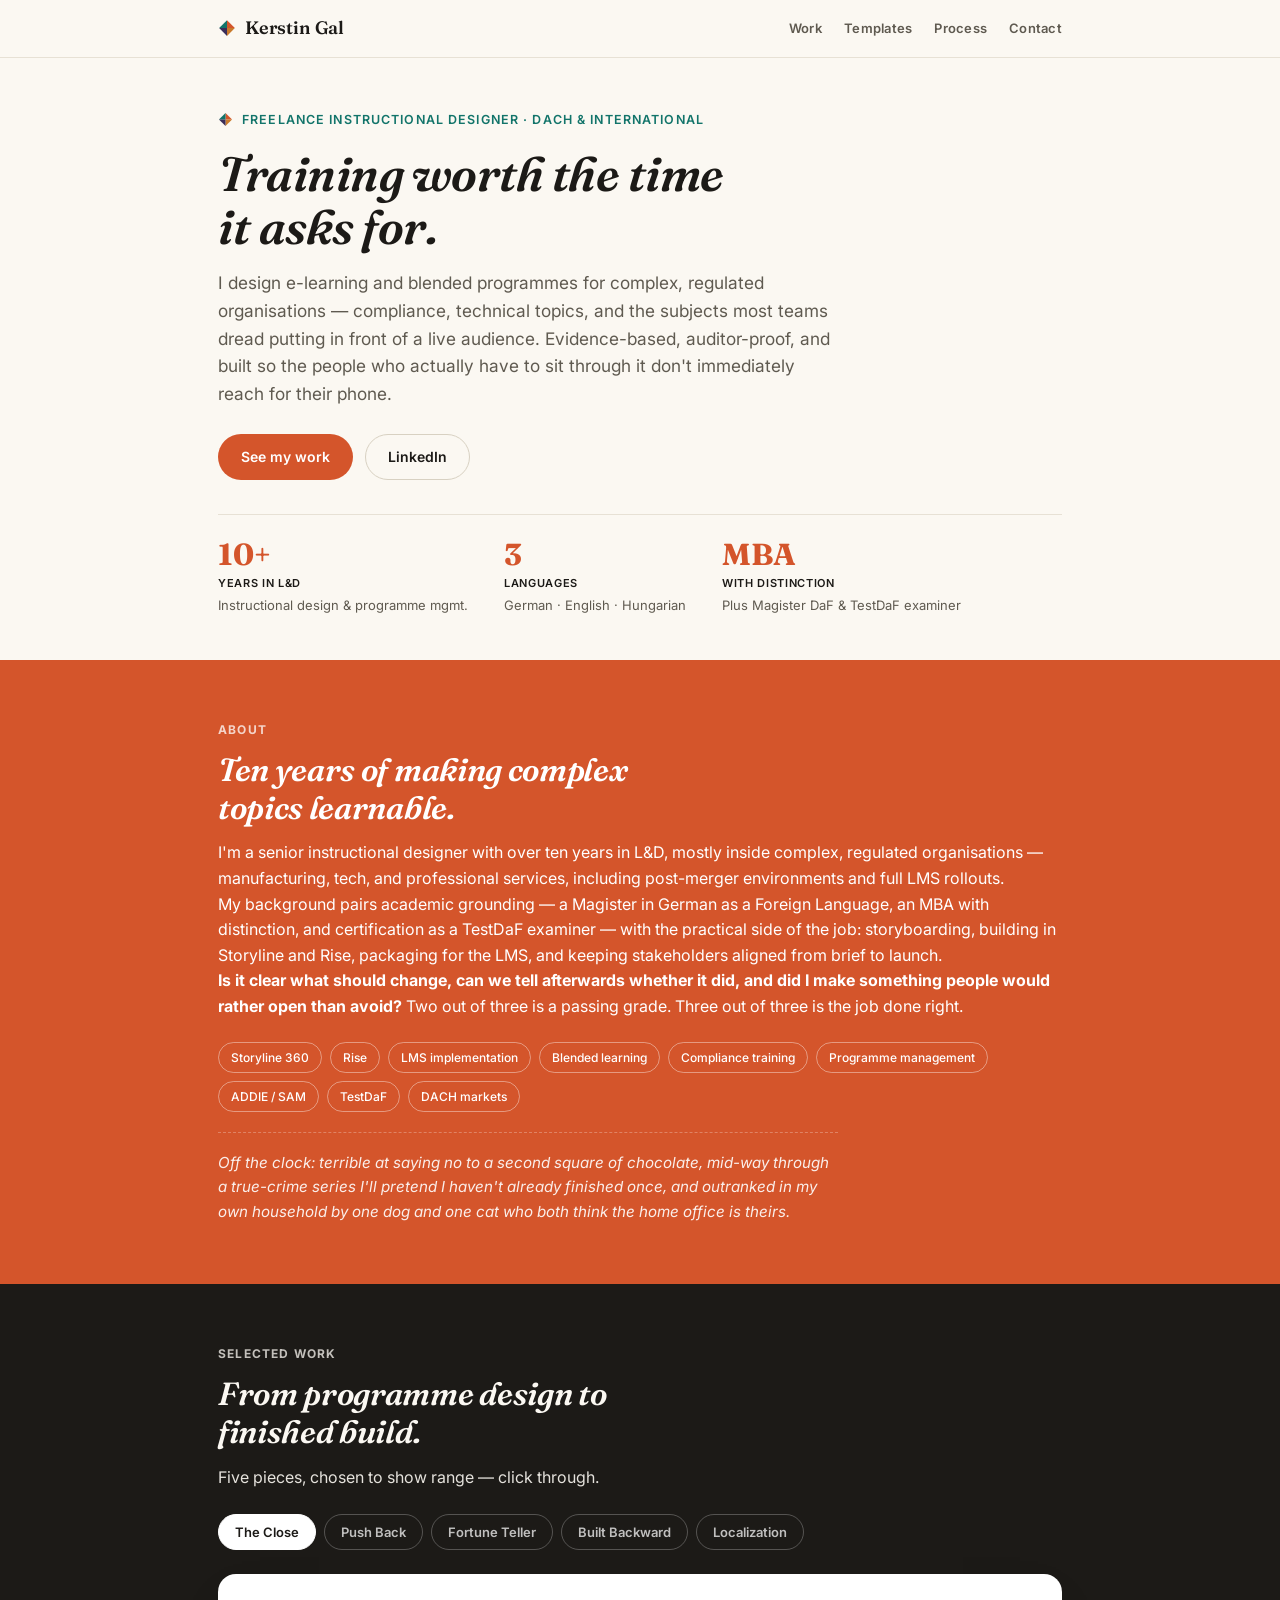
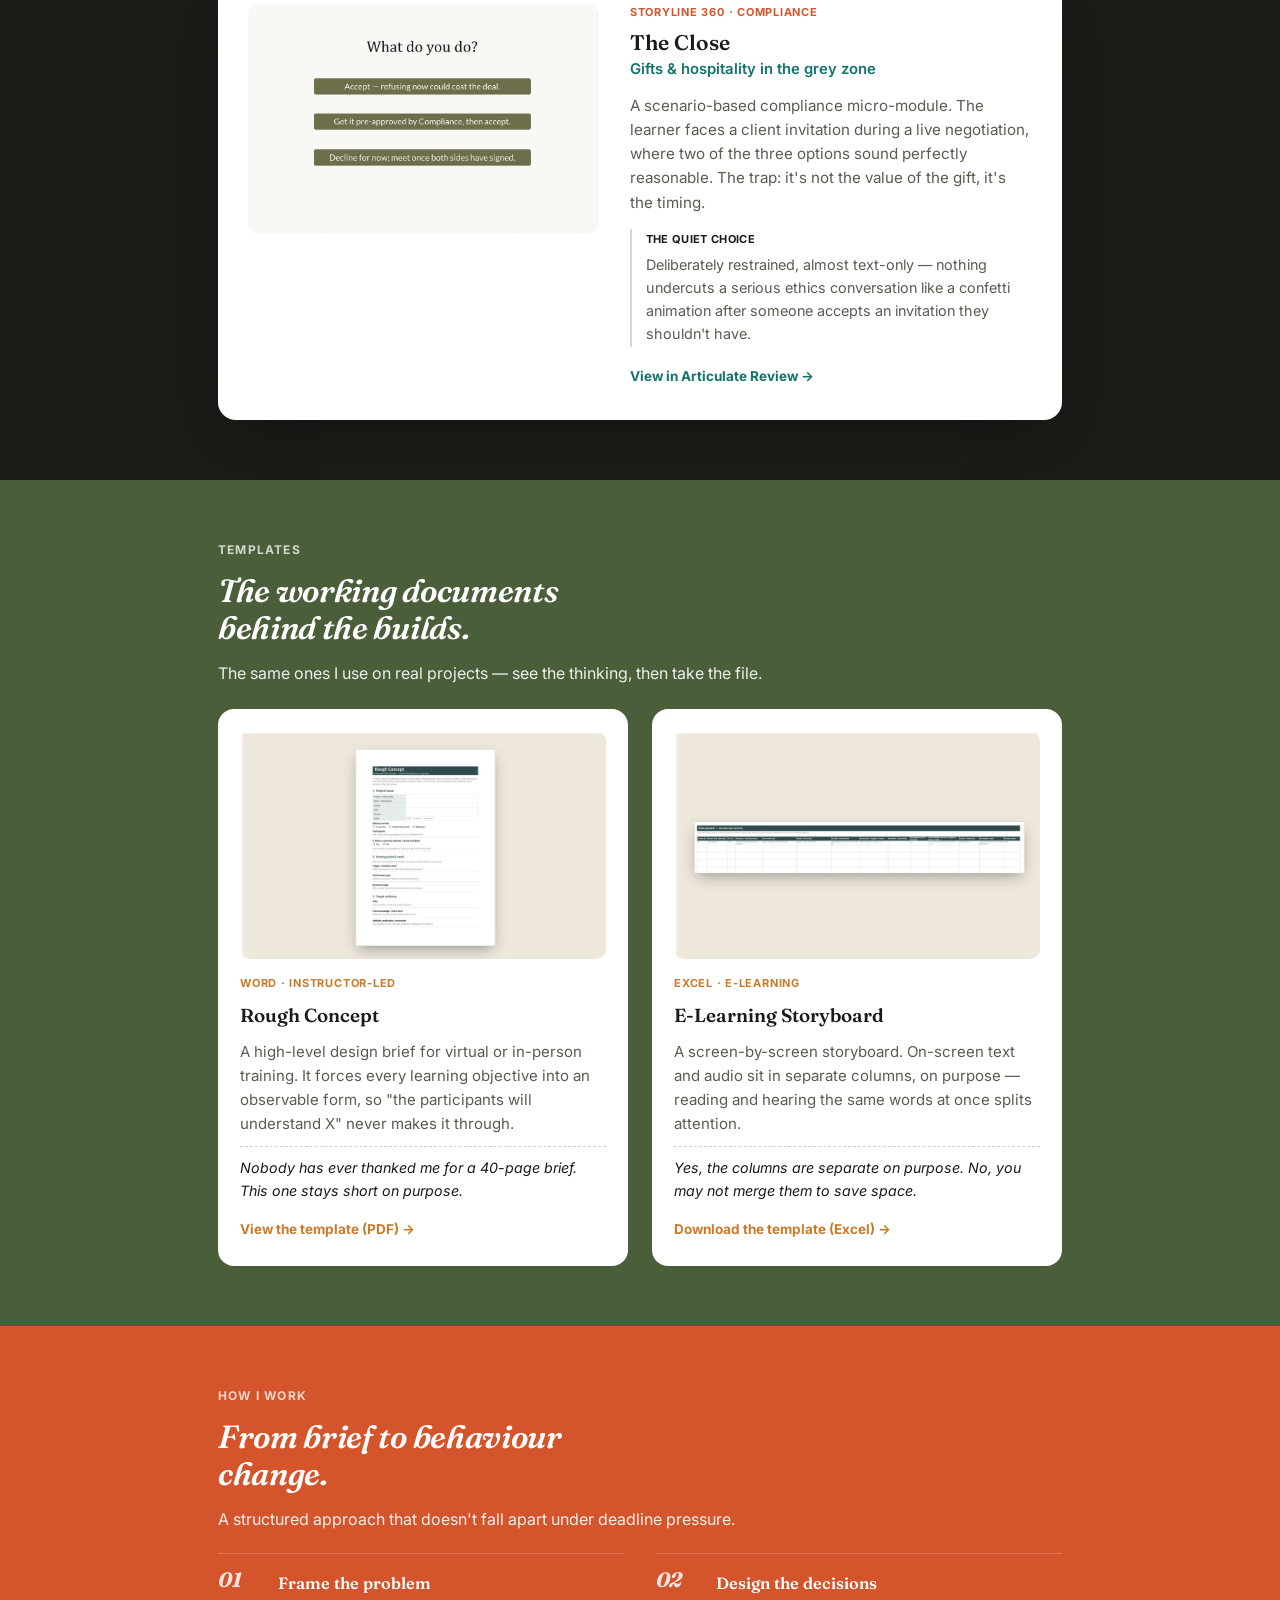
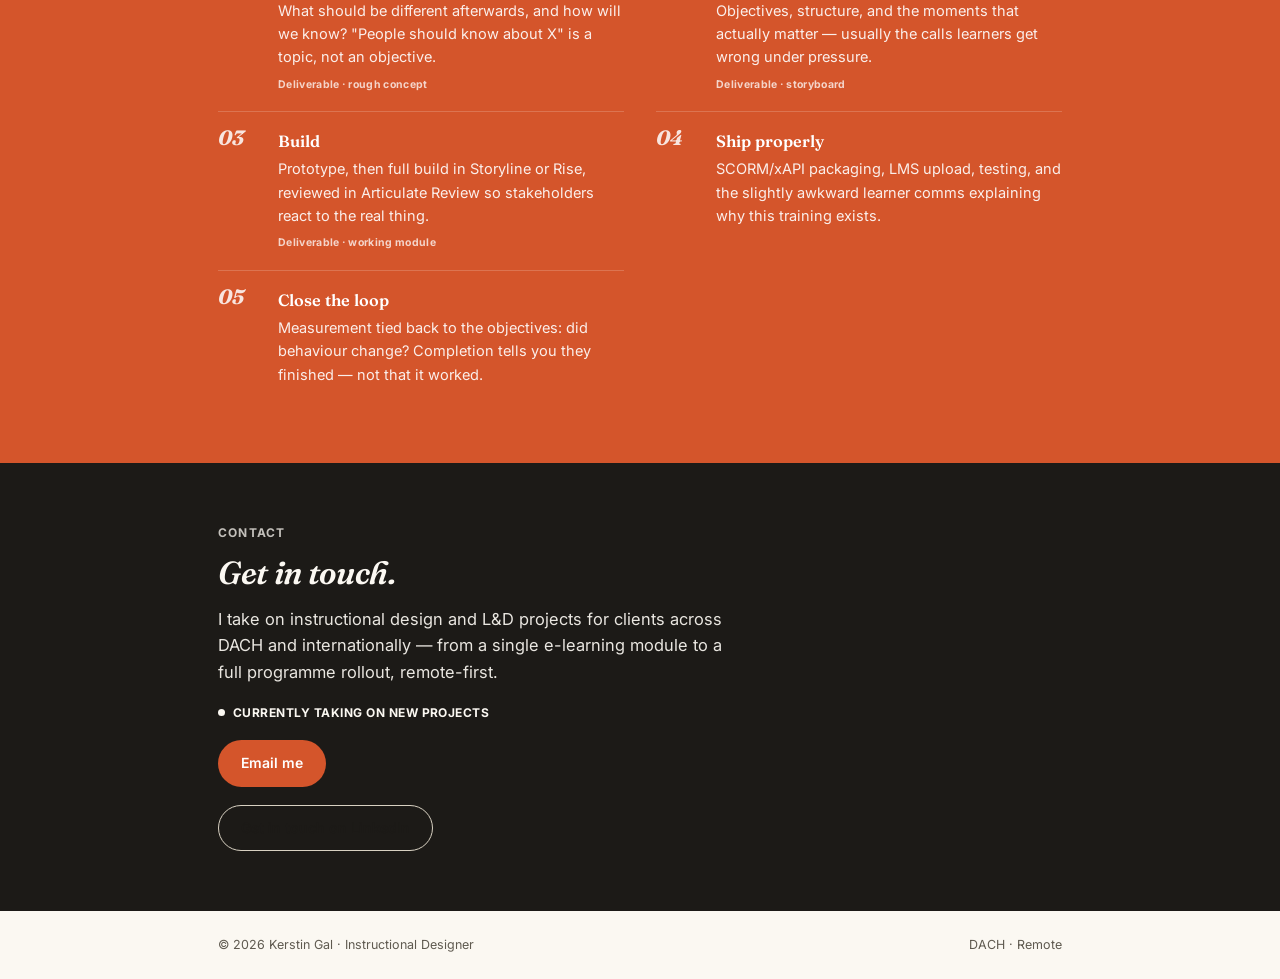
==== commit d0d332f2: "Redesign portfolio: top nav, saturated section colors, tabbed work section Restores top-right nav, r" ====
--- a/index.html
+++ b/index.html
@@ -6,134 +6,132 @@
 <title>Kerstin Gal — Instructional Designer</title>
 <link rel="preconnect" href="https://fonts.googleapis.com">
 <link rel="preconnect" href="https://fonts.gstatic.com" crossorigin>
-<link href="https://fonts.googleapis.com/css2?family=Fraunces:ital,opsz,wght@0,9..144,500;0,9..144,600;1,9..144,500&family=Inter:wght@400;500;600&display=swap" rel="stylesheet">
+<link href="https://fonts.googleapis.com/css2?family=Fraunces:ital,opsz,wght@0,9..144,500;0,9..144,600;0,9..144,700;1,9..144,500&family=Inter:wght@400;500;600;700&display=swap" rel="stylesheet">
 <style>
   :root{
     --paper:#FBF8F2; --surface:#FFFFFF; --ink:#1C1A17; --muted:#5F5A50;
     --terra:#D4552B; --terra-dark:#B8431F; --teal:#12746A; --teal-dark:#0E5C54;
+    --rust:#C97A2B; --olive:#4B5E3A; --olive-dark:#3C4A2E; --plum:#3B2E59; --plum-dark:#2E2444;
     --hair:#E7E1D5; --hair-strong:#D8D1C2;
     --sans:'Inter',system-ui,sans-serif; --disp:'Fraunces',Georgia,serif;
-    --wrap:860px; --side-w:224px;
+    --wrap:900px;
   }
   *{box-sizing:border-box;margin:0;padding:0}
   html{scroll-behavior:smooth}
-  body{font-family:var(--sans);background:var(--paper);color:var(--ink);line-height:1.65;-webkit-font-smoothing:antialiased}
+  body{font-family:var(--sans);background:var(--paper);color:var(--ink);line-height:1.6;-webkit-font-smoothing:antialiased}
   a{color:inherit;text-decoration:none}
-  .wrap{max-width:var(--wrap);margin:0 auto;padding:0 32px}
-  section{padding:76px 0;border-top:1px solid var(--hair)}
-
-  /* fold mark — small recurring motif, used sparingly */
+  .wrap{max-width:var(--wrap);margin:0 auto;padding:0 28px}
+  section{padding:56px 0}
+
   .fold{display:inline-block;flex:none}
-  .fold path{fill-opacity:1}
-
-  /* sidebar nav */
-  .side{position:fixed;top:0;left:0;bottom:0;width:var(--side-w);padding:40px 30px;display:flex;flex-direction:column;border-right:1px solid var(--hair);background:var(--paper);z-index:50;overflow-y:auto}
-  .brand{display:flex;align-items:center;gap:10px;font-family:var(--disp);font-weight:600;font-size:19px;letter-spacing:-.01em;margin-bottom:52px}
-  .navlinks{display:flex;flex-direction:column;gap:18px;font-size:13.5px;font-weight:500;letter-spacing:.02em}
-  .navlinks a{color:var(--muted);transition:color .15s;padding-left:14px;border-left:2px solid transparent}
-  .navlinks a:hover{color:var(--terra);border-left-color:var(--terra)}
-  .side-foot{margin-top:auto;font-size:12px;color:var(--muted);padding-top:24px;border-top:1px solid var(--hair)}
-
-  main{margin-left:var(--side-w)}
-
-  /* hero */
-  .hero{padding:84px 0 76px}
-  .eyebrow{font-family:var(--sans);font-size:13px;font-weight:600;letter-spacing:.1em;text-transform:uppercase;color:var(--teal);display:flex;align-items:center;gap:10px;margin-bottom:28px}
-  h1{font-family:var(--disp);font-weight:600;font-style:italic;font-size:clamp(2.3rem,4.6vw,3.4rem);line-height:1.12;letter-spacing:-.01em;margin-bottom:24px;max-width:15ch}
-  .lead{font-size:1.14rem;color:var(--muted);max-width:52ch;margin-bottom:36px}
-  .btns{display:flex;gap:14px;flex-wrap:wrap;margin-bottom:52px}
-  .btn{font-family:var(--sans);font-weight:600;font-size:14px;padding:12px 24px;border-radius:999px;transition:.15s;cursor:pointer;display:inline-block}
+
+  /* top nav */
+  header{position:sticky;top:0;z-index:50;background:rgba(251,248,242,.92);backdrop-filter:blur(8px);border-bottom:1px solid var(--hair)}
+  .nav{display:flex;align-items:center;justify-content:space-between;padding:14px 28px;max-width:var(--wrap);margin:0 auto}
+  .brand{display:flex;align-items:center;gap:9px;font-family:var(--disp);font-weight:600;font-size:18px;letter-spacing:-.01em}
+  .navlinks{display:flex;gap:22px;font-size:13px;font-weight:600;letter-spacing:.02em}
+  .navlinks a{color:var(--muted);transition:color .15s}
+  .navlinks a:hover{color:var(--terra)}
+
+  /* hero — compact */
+  .hero{padding:52px 0 44px}
+  .eyebrow{font-family:var(--sans);font-size:12.5px;font-weight:600;letter-spacing:.09em;text-transform:uppercase;color:var(--teal);display:flex;align-items:center;gap:9px;margin-bottom:18px}
+  h1{font-family:var(--disp);font-weight:600;font-style:italic;font-size:clamp(2rem,4.4vw,3rem);line-height:1.1;letter-spacing:-.01em;margin-bottom:16px;max-width:16ch}
+  .lead{font-size:1.08rem;color:var(--muted);max-width:56ch;margin-bottom:26px}
+  .btns{display:flex;gap:12px;flex-wrap:wrap;margin-bottom:34px}
+  .btn{font-family:var(--sans);font-weight:600;font-size:14px;padding:11px 22px;border-radius:999px;transition:.15s;cursor:pointer;display:inline-block;border:1.5px solid transparent}
   .btn-primary{background:var(--terra);color:#fff}
   .btn-primary:hover{background:var(--terra-dark)}
-  .btn-ghost{border:1.5px solid var(--hair-strong);color:var(--ink)}
+  .btn-ghost{border-color:var(--hair-strong);color:var(--ink)}
   .btn-ghost:hover{border-color:var(--teal);color:var(--teal)}
 
-  .stats{display:flex;gap:44px;flex-wrap:wrap;padding-top:36px;border-top:1px solid var(--hair)}
-  .stat .num{font-family:var(--disp);font-weight:600;font-size:2.1rem;line-height:1;color:var(--terra);letter-spacing:-.01em}
-  .stat .lab{font-family:var(--sans);font-size:11.5px;font-weight:600;letter-spacing:.07em;text-transform:uppercase;color:var(--ink);margin:7px 0 2px}
-  .stat .sub{font-size:13.5px;color:var(--muted)}
-
-  /* section heads */
-  .kicker{font-family:var(--sans);font-size:12.5px;font-weight:600;letter-spacing:.1em;text-transform:uppercase;color:var(--teal);margin-bottom:14px}
-  h2{font-family:var(--disp);font-weight:600;font-style:italic;font-size:clamp(1.6rem,3vw,2.1rem);line-height:1.18;letter-spacing:-.01em;margin-bottom:18px;max-width:20ch}
-  .section-intro{font-size:1.04rem;color:var(--muted);max-width:56ch;margin-bottom:8px}
+  .stats{display:flex;gap:36px;flex-wrap:wrap;padding-top:24px;border-top:1px solid var(--hair)}
+  .stat .num{font-family:var(--disp);font-weight:700;font-size:1.9rem;line-height:1;color:var(--terra)}
+  .stat .lab{font-family:var(--sans);font-size:11px;font-weight:600;letter-spacing:.06em;text-transform:uppercase;margin:6px 0 2px}
+  .stat .sub{font-size:13px;color:var(--muted)}
+
+  /* colored section blocks */
+  .sec{padding:60px 0}
+  .sec-paper{background:var(--paper);color:var(--ink)}
+  .sec-terra{background:var(--terra);color:#fff}
+  .sec-olive{background:var(--olive);color:#fff}
+  .sec-ink{background:var(--ink);color:var(--paper)}
+
+  .kicker{font-family:var(--sans);font-size:12px;font-weight:700;letter-spacing:.1em;text-transform:uppercase;opacity:.75;margin-bottom:12px}
+  h2{font-family:var(--disp);font-weight:600;font-style:italic;font-size:clamp(1.5rem,2.8vw,2rem);line-height:1.18;letter-spacing:-.01em;margin-bottom:14px;max-width:20ch}
+  .section-intro{font-size:1rem;opacity:.9;max-width:56ch;margin-bottom:8px}
+  .on-color .tag{border-color:rgba(255,255,255,.4);color:#fff}
+  .on-color .why{border-left-color:rgba(28,26,23,.18)}
 
   /* about */
-  .about p{max-width:62ch;color:var(--muted);margin-bottom:18px;font-size:1.04rem}
-  .about p strong{color:var(--ink);font-weight:600}
-  .tags{display:flex;flex-wrap:wrap;gap:9px;margin-top:28px}
-  .personal{font-style:italic;color:var(--muted);font-size:.97rem;margin-top:26px;padding-top:22px;border-top:1px dashed var(--hair-strong);max-width:62ch}
-  .tag{font-family:var(--sans);font-size:12.5px;font-weight:500;padding:6px 13px;border:1px solid var(--hair-strong);border-radius:999px;color:var(--muted)}
-
-  /* selected work — editorial rows, alternating */
-  .piece{display:grid;grid-template-columns:1fr 1.15fr;gap:44px;padding:48px 0;border-top:1px solid var(--hair);align-items:center}
-  .piece:first-child{border-top:none;padding-top:28px}
-  .piece-media{order:1}
-  .piece-text{order:2}
-  .piece:nth-child(even) .piece-media{order:2}
-  .piece:nth-child(even) .piece-text{order:1}
-  .piece-media img{width:100%;display:block;border:1px solid var(--hair)}
-  .quote-panel{border:1px solid var(--hair-strong);background:var(--surface);padding:34px 30px;min-height:190px;display:flex;flex-direction:column;justify-content:center;border-left:3px solid var(--terra)}
-  .piece:nth-child(even) .quote-panel{border-left-color:var(--teal)}
-  .quote-eyebrow{font-family:var(--sans);font-size:11px;font-weight:600;letter-spacing:.09em;text-transform:uppercase;color:var(--muted);margin-bottom:14px}
-  .quote-line{font-family:var(--disp);font-style:italic;font-weight:500;font-size:1.3rem;line-height:1.3}
-
-  .piece-tag{font-family:var(--sans);font-size:11.5px;font-weight:600;letter-spacing:.08em;text-transform:uppercase;color:var(--terra);margin-bottom:10px}
-  .piece h3{font-family:var(--disp);font-weight:600;font-size:1.44rem;letter-spacing:-.005em;line-height:1.2;margin-bottom:4px}
-  .piece .subtitle{color:var(--teal);font-weight:500;font-size:.97rem;margin-bottom:14px}
-  .piece p.desc{color:var(--muted);font-size:.99rem;margin-bottom:16px}
-  .why{border-left:2px solid var(--hair-strong);padding:2px 0 2px 16px;margin:4px 0 18px}
-  .why .why-lab{font-family:var(--sans);font-size:11.5px;font-weight:600;letter-spacing:.04em;text-transform:uppercase;color:var(--ink);display:block;margin-bottom:5px}
-  .why p{font-size:.95rem;margin:0;color:var(--muted)}
-  .piece-link{font-family:var(--sans);font-weight:600;font-size:14px;color:var(--teal);display:inline-flex;align-items:center;gap:7px;transition:gap .15s,color .15s}
-  .piece-link:hover{gap:12px;color:var(--teal-dark)}
+  .about p{max-width:62ch;margin-bottom:14px;font-size:1.01rem;opacity:.95}
+  .about p strong{font-weight:700}
+  .tags{display:flex;flex-wrap:wrap;gap:8px;margin-top:22px}
+  .tag{font-family:var(--sans);font-size:12px;font-weight:500;padding:5px 12px;border:1px solid var(--hair-strong);border-radius:999px}
+  .personal{font-style:italic;font-size:.95rem;margin-top:20px;padding-top:18px;border-top:1px dashed rgba(255,255,255,.3);max-width:62ch;opacity:.9}
+
+  /* work — tabbed, compact */
+  .worktabs{display:flex;flex-wrap:wrap;gap:8px;margin:24px 0 24px}
+  .worktab{font-family:var(--sans);font-size:13px;font-weight:600;padding:9px 16px;border-radius:999px;border:1.5px solid rgba(255,255,255,.35);color:#fff;opacity:.72;cursor:pointer;background:transparent;transition:.15s}
+  .worktab:hover{opacity:1}
+  .worktab.active{opacity:1;background:#fff;color:var(--ink);border-color:#fff}
+  .panel{display:none;background:var(--surface);color:var(--ink);border-radius:18px;padding:30px 30px 32px;box-shadow:0 20px 50px -24px rgba(0,0,0,.45)}
+  .panel.active{display:grid;grid-template-columns:1fr 1.15fr;gap:32px;align-items:stretch}
+  .panel-media{display:flex}
+  .panel-media img{width:100%;display:block;border-radius:10px;align-self:flex-start}
+  .quote-panel{width:100%;border:1px solid var(--hair-strong);border-radius:10px;background:var(--paper);padding:32px 28px;display:flex;flex-direction:column;justify-content:center;border-left:3px solid var(--terra)}
+  .quote-eyebrow{font-size:10.5px;font-weight:700;letter-spacing:.08em;text-transform:uppercase;color:var(--muted);margin-bottom:14px;display:flex;align-items:center;gap:8px}
+  .quote-line{font-family:var(--disp);font-style:italic;font-weight:500;font-size:1.32rem;line-height:1.35;color:var(--ink)}
+
+  .piece-tag{font-family:var(--sans);font-size:11px;font-weight:700;letter-spacing:.07em;text-transform:uppercase;color:var(--terra);margin-bottom:8px}
+  .panel h3{font-family:var(--disp);font-weight:600;font-size:1.32rem;line-height:1.18;margin-bottom:3px}
+  .panel .subtitle{color:var(--teal);font-weight:600;font-size:.93rem;margin-bottom:12px}
+  .panel p.desc{color:var(--muted);font-size:.95rem;margin-bottom:14px}
+  .why{border-left:2px solid var(--hair-strong);padding:2px 0 2px 14px;margin:4px 0 16px}
+  .why .why-lab{font-size:11px;font-weight:700;letter-spacing:.03em;text-transform:uppercase;color:var(--ink);display:block;margin-bottom:4px}
+  .why p{font-size:.9rem;margin:0;color:var(--muted)}
+  .piece-link{font-family:var(--sans);font-weight:700;font-size:13.5px;color:var(--teal);display:inline-flex;align-items:center;gap:6px}
+  .piece-link:hover{color:var(--teal-dark)}
 
   /* templates */
-  .tpl{display:grid;grid-template-columns:1fr 1fr;gap:36px;margin-top:36px}
-  .tpl-card{display:flex;flex-direction:column}
-  .tpl-img{border:1px solid var(--hair);line-height:0;margin-bottom:20px}
+  .tpl{display:grid;grid-template-columns:1fr 1fr;gap:24px;margin-top:22px}
+  .tpl-card{background:var(--surface);color:var(--ink);border-radius:16px;padding:22px 22px 26px;display:flex;flex-direction:column}
+  .tpl-img{border-radius:10px;overflow:hidden;line-height:0;margin-bottom:16px}
   .tpl-img img{width:100%;height:auto;display:block}
-  .tpl-tag{font-family:var(--sans);font-size:11.5px;font-weight:600;letter-spacing:.08em;text-transform:uppercase;color:var(--terra);margin-bottom:10px}
-  .tpl-card h3{font-family:var(--disp);font-weight:600;font-size:1.26rem;margin-bottom:12px}
-  .tpl-card p{color:var(--muted);font-size:.99rem;margin-bottom:12px}
-  .tpl-card .note{font-style:italic;color:var(--ink);font-size:.93rem;margin-bottom:20px;padding-top:12px;border-top:1px dashed var(--hair-strong)}
-  .dl{margin-top:auto;font-family:var(--sans);font-weight:600;font-size:14px;color:var(--terra);display:inline-flex;align-items:center;gap:7px;transition:gap .15s}
-  .dl:hover{gap:12px}
-
-  /* process */
-  .steps{display:flex;flex-direction:column;gap:0;margin-top:8px}
-  .step{display:grid;grid-template-columns:62px 1fr;gap:24px;padding:24px 0;border-top:1px solid var(--hair)}
-  .step:first-child{border-top:none}
-  .step .no{font-family:var(--disp);font-style:italic;font-weight:600;font-size:1.5rem;color:var(--terra);line-height:1}
-  .step h4{font-family:var(--disp);font-weight:600;font-size:1.14rem;margin-bottom:6px;letter-spacing:-.005em}
-  .step p{color:var(--muted);font-size:1rem;max-width:62ch}
-  .step .deliv{display:inline-block;margin-top:9px;font-family:var(--sans);font-size:11.5px;font-weight:600;letter-spacing:.03em;color:var(--teal)}
+  .tpl-tag{font-size:11px;font-weight:700;letter-spacing:.07em;text-transform:uppercase;color:var(--rust);margin-bottom:8px}
+  .tpl-card h3{font-family:var(--disp);font-weight:600;font-size:1.18rem;margin-bottom:9px}
+  .tpl-card p{color:var(--muted);font-size:.94rem;margin-bottom:10px}
+  .tpl-card .note{font-style:italic;color:var(--ink);font-size:.89rem;margin-bottom:16px;padding-top:10px;border-top:1px dashed var(--hair-strong)}
+  .dl{margin-top:auto;font-weight:700;font-size:13.5px;color:var(--rust);display:inline-flex;align-items:center;gap:6px}
+
+  /* process — two-column compact */
+  .steps{display:grid;grid-template-columns:1fr 1fr;gap:0 32px;margin-top:20px}
+  .step{display:grid;grid-template-columns:44px 1fr;gap:16px;padding:16px 0;border-top:1px solid rgba(255,255,255,.18)}
+  .step .no{font-family:var(--disp);font-style:italic;font-weight:700;font-size:1.3rem;line-height:1;opacity:.85}
+  .step h4{font-family:var(--disp);font-weight:600;font-size:1.02rem;margin-bottom:4px}
+  .step p{font-size:.91rem;opacity:.9;max-width:42ch}
+  .step .deliv{display:inline-block;margin-top:6px;font-size:10.5px;font-weight:700;letter-spacing:.03em;opacity:.75}
 
   /* contact */
-  .contact-box{display:flex;flex-direction:column;align-items:flex-start;gap:22px}
-  .contact-box p{font-size:1.08rem;color:var(--muted);max-width:52ch}
-  .avail{font-family:var(--sans);font-size:12.5px;font-weight:600;letter-spacing:.05em;text-transform:uppercase;color:var(--teal);display:inline-flex;align-items:center;gap:9px}
-  .avail::before{content:"";width:7px;height:7px;border-radius:50%;background:var(--teal)}
-
-  footer{border-top:1px solid var(--hair);padding:30px 0;font-size:13px;color:var(--muted)}
-  .foot{display:flex;justify-content:space-between;flex-wrap:wrap;gap:10px}
-
-  @media(max-width:900px){
-    .side{position:static;width:auto;height:auto;flex-direction:row;align-items:center;justify-content:space-between;padding:18px 24px;border-right:none;border-bottom:1px solid var(--hair);overflow-x:auto}
-    .brand{margin-bottom:0}
-    .navlinks{flex-direction:row;gap:20px}
-    .navlinks a{padding-left:0;border-left:none;border-bottom:2px solid transparent}
-    .navlinks a:hover{border-left:none;border-bottom-color:var(--terra)}
-    .side-foot{display:none}
-    main{margin-left:0}
+  .contact-box{display:flex;flex-direction:column;align-items:flex-start;gap:18px}
+  .contact-box p{font-size:1.03rem;opacity:.92;max-width:52ch}
+  .avail{font-size:12px;font-weight:700;letter-spacing:.04em;text-transform:uppercase;display:inline-flex;align-items:center;gap:8px}
+  .avail::before{content:"";width:7px;height:7px;border-radius:50%;background:currentColor}
+
+  footer{padding:24px 0;font-size:12.5px;color:var(--muted);background:var(--paper)}
+  .foot{display:flex;justify-content:space-between;flex-wrap:wrap;gap:10px;max-width:var(--wrap);margin:0 auto;padding:0 28px}
+
+  @media(max-width:760px){
+    .panel.active{grid-template-columns:1fr}
+    .tpl{grid-template-columns:1fr}
+    .steps{grid-template-columns:1fr}
+    .stats{gap:24px}
+    .sec,.hero{padding:40px 0}
+    .worktabs{gap:7px}
+    .worktab{padding:8px 13px;font-size:12.5px}
   }
-  @media(max-width:700px){
-    .piece,.piece:nth-child(even){grid-template-columns:1fr}
-    .piece-media,.piece:nth-child(even) .piece-media{order:1}
-    .piece-text,.piece:nth-child(even) .piece-text{order:2}
-    .tpl{grid-template-columns:1fr}
-    .stats{gap:28px}
-    section{padding:56px 0}
+  @media(max-width:540px){
+    .navlinks{gap:14px;font-size:11.5px}
   }
 </style>
 </head>
@@ -143,27 +141,28 @@
   <symbol id="fold-mark" viewBox="0 0 32 32">
     <path d="M16 2 L30 16 L16 16 Z" fill="var(--terra)"/>
     <path d="M16 2 L2 16 L16 16 Z" fill="var(--teal)"/>
-    <path d="M16 30 L30 16 L16 16 Z" fill="#E7C9A8"/>
-    <path d="M16 30 L2 16 L16 16 Z" fill="var(--terra-dark)"/>
+    <path d="M16 30 L30 16 L16 16 Z" fill="var(--rust)"/>
+    <path d="M16 30 L2 16 L16 16 Z" fill="var(--plum)"/>
   </symbol>
 </svg>
 
-<nav class="side">
-  <div class="brand"><svg class="fold" width="20" height="20"><use href="#fold-mark"/></svg> Kerstin Gal</div>
-  <div class="navlinks">
-    <a href="#work">Work</a>
-    <a href="#templates">Templates</a>
-    <a href="#process">Process</a>
-    <a href="#contact">Contact</a>
-  </div>
-  <div class="side-foot">Freelance Instructional<br>Designer · DACH &amp; International</div>
-</nav>
+<header>
+  <nav class="nav">
+    <div class="brand"><svg class="fold" width="18" height="18"><use href="#fold-mark"/></svg> Kerstin Gal</div>
+    <div class="navlinks">
+      <a href="#work">Work</a>
+      <a href="#templates">Templates</a>
+      <a href="#process">Process</a>
+      <a href="#contact">Contact</a>
+    </div>
+  </nav>
+</header>
 
 <main>
 
-<section class="hero" style="border-top:none">
-  <div class="wrap">
-    <div class="eyebrow"><svg class="fold" width="16" height="16"><use href="#fold-mark"/></svg> Freelance Instructional Designer</div>
+<section class="hero">
+  <div class="wrap">
+    <div class="eyebrow"><svg class="fold" width="15" height="15"><use href="#fold-mark"/></svg> Freelance Instructional Designer · DACH &amp; International</div>
     <h1>Training worth the time it asks for.</h1>
     <p class="lead">I design e-learning and blended programmes for complex, regulated organisations — compliance, technical topics, and the subjects most teams dread putting in front of a live audience. Evidence-based, auditor-proof, and built so the people who actually have to sit through it don't immediately reach for their phone.</p>
     <div class="btns">
@@ -174,29 +173,29 @@
       <div class="stat">
         <div class="num">10+</div>
         <div class="lab">Years in L&amp;D</div>
-        <div class="sub">Instructional design &amp; programme management</div>
+        <div class="sub">Instructional design &amp; programme mgmt.</div>
       </div>
       <div class="stat">
         <div class="num">3</div>
         <div class="lab">Languages</div>
-        <div class="sub">German (native) · English (fluent) · Hungarian</div>
+        <div class="sub">German · English · Hungarian</div>
       </div>
       <div class="stat">
         <div class="num">MBA</div>
         <div class="lab">With distinction</div>
-        <div class="sub">Plus Magister DaF &amp; certified TestDaF examiner</div>
-      </div>
-    </div>
-  </div>
-</section>
-
-<section id="about" class="about">
+        <div class="sub">Plus Magister DaF &amp; TestDaF examiner</div>
+      </div>
+    </div>
+  </div>
+</section>
+
+<section id="about" class="sec sec-terra on-color">
   <div class="wrap">
     <div class="kicker">About</div>
     <h2>Ten years of making complex topics learnable.</h2>
     <p>I'm a senior instructional designer with over ten years in L&amp;D, mostly inside complex, regulated organisations — manufacturing, tech, and professional services, including post-merger environments and full LMS rollouts.</p>
     <p>My background pairs academic grounding — a Magister in German as a Foreign Language, an MBA with distinction, and certification as a TestDaF examiner — with the practical side of the job: storyboarding, building in Storyline and Rise, packaging for the LMS, and keeping stakeholders aligned from brief to launch.</p>
-    <p>I work in German and English, for DACH and international audiences. What I actually care about, underneath all the methodology: <strong>is it clear what should change, can we tell afterwards whether it did, and did I make something people would rather open than avoid?</strong> Two out of three is a passing grade. Three out of three is the job done right.</p>
+    <p><strong>Is it clear what should change, can we tell afterwards whether it did, and did I make something people would rather open than avoid?</strong> Two out of three is a passing grade. Three out of three is the job done right.</p>
     <div class="tags">
       <span class="tag">Storyline 360</span>
       <span class="tag">Rise</span>
@@ -212,106 +211,114 @@
   </div>
 </section>
 
-<section id="work">
+<section id="work" class="sec sec-ink on-color">
   <div class="wrap">
     <div class="kicker">Selected work</div>
     <h2>From programme design to finished build.</h2>
-    <p class="section-intro">Five pieces, chosen to show range — a full curriculum design, one of its modules actually built, and two very different production registers besides.</p>
-
-    <article class="piece">
-      <div class="piece-media">
+    <p class="section-intro">Five pieces, chosen to show range — click through.</p>
+
+    <div class="worktabs">
+      <button class="worktab active" data-panel="p3">The Close</button>
+      <button class="worktab" data-panel="p2">Push Back</button>
+      <button class="worktab" data-panel="p4">Fortune Teller</button>
+      <button class="worktab" data-panel="p1">Built Backward</button>
+      <button class="worktab" data-panel="p5">Localization</button>
+    </div>
+
+    <div class="panel" id="p1">
+      <div class="panel-media">
         <div class="quote-panel">
           <span class="quote-eyebrow">Curriculum Design · Self-directed sample</span>
           <span class="quote-line">Completion isn't competency. Judgment is.</span>
         </div>
       </div>
-      <div class="piece-text">
+      <div>
         <div class="piece-tag">Curriculum Design · AI Literacy &amp; Compliance</div>
         <h3>Built Backward From the Decision</h3>
         <div class="subtitle">A 5-module programme design, not a delivered client project</div>
-        <p class="desc">Most AI-literacy training explains what the tool does. This curriculum is built backward from the moment that actually matters — when someone has to decide whether to trust an AI-drafted output under real time pressure. Five modules, each anchored to a decision rather than a topic.</p>
+        <p class="desc">Most AI-literacy training explains what the tool does. This curriculum is built backward from the moment that actually matters — when someone has to decide whether to trust an AI-drafted output under real time pressure.</p>
         <div class="why">
           <span class="why-lab">The catch</span>
-          <p>A completion badge proves someone clicked Next. It doesn't prove they'd make the right call at 4pm on a Friday with a client waiting. So the assessment lives inside the environment itself — scenario-based, scored automatically — instead of relying on a manager reviewing real work afterwards, which doesn't scale and opens its own can of compliance worms in Germany.</p>
+          <p>A completion badge proves someone clicked Next. It doesn't prove they'd make the right call at 4pm on a Friday with a client waiting. So the assessment lives inside the environment itself — scenario-based, scored automatically.</p>
         </div>
         <a class="piece-link" href="Curriculum_Design_Sample_KG.pdf" target="_blank" rel="noopener">View the curriculum (PDF) →</a>
       </div>
-    </article>
-
-    <article class="piece">
-      <div class="piece-media">
+    </div>
+
+    <div class="panel" id="p2">
+      <div class="panel-media">
         <div class="quote-panel">
           <span class="quote-eyebrow">Rise 360 · Companion module</span>
           <span class="quote-line">"It got it wrong confidently — that's why it's dangerous."</span>
         </div>
       </div>
-      <div class="piece-text">
+      <div>
         <div class="piece-tag">Rise 360 · Branching scenario</div>
         <h3>Knowing When to Push Back</h3>
         <div class="subtitle">Module 3 of the curriculum above, actually built</div>
-        <p class="desc">An AI drafting tool has produced a confident, fluent, and factually wrong client update. The learner decides what to do with it — and every choice, including the reasonable-sounding ones, gets feedback built around real judgment, not a binary right or wrong.</p>
+        <p class="desc">An AI drafting tool has produced a confident, fluent, and factually wrong client update. The learner decides what to do with it — every choice gets feedback built around real judgment, not a binary right or wrong.</p>
         <div class="why">
           <span class="why-lab">The pairing</span>
           <p>The PDF is the blueprint. This is the room you actually walk into — same thinking, now with buttons that do things.</p>
         </div>
         <a class="piece-link" href="push-back-module/" target="_blank" rel="noopener">Open the module →</a>
       </div>
-    </article>
-
-    <article class="piece">
-      <div class="piece-media"><img src="assets/the-close.jpg" alt="The Close module — a decision screen asking what to do about a client invitation, with three options"></div>
-      <div class="piece-text">
+    </div>
+
+    <div class="panel active" id="p3">
+      <div class="panel-media"><img src="assets/the-close.jpg" alt="The Close module — a decision screen asking what to do about a client invitation, with three options"></div>
+      <div>
         <div class="piece-tag">Storyline 360 · Compliance</div>
         <h3>The Close</h3>
         <div class="subtitle">Gifts &amp; hospitality in the grey zone</div>
-        <p class="desc">A scenario-based compliance micro-module. The learner faces a client invitation during a live negotiation, where two of the three options sound perfectly reasonable. The teaching point is the trap: the risk isn't the value of the gift or whether it's pre-approved — it's the timing. Accepting hospitality while a decision is still open looks like it's <em>for</em> the decision, and "I got it approved" doesn't fix that.</p>
+        <p class="desc">A scenario-based compliance micro-module. The learner faces a client invitation during a live negotiation, where two of the three options sound perfectly reasonable. The trap: it's not the value of the gift, it's the timing.</p>
         <div class="why">
           <span class="why-lab">The quiet choice</span>
-          <p>Deliberately restrained, almost text-only — because nothing undercuts "this is a serious conversation about ethics" quite like a confetti animation after someone accepts an invitation they shouldn't have. No points, no badges, no scoreboard. Just the decision, and the slow, uncomfortable realisation of what it costs.</p>
+          <p>Deliberately restrained, almost text-only — nothing undercuts a serious ethics conversation like a confetti animation after someone accepts an invitation they shouldn't have.</p>
         </div>
         <a class="piece-link" href="https://360.eu.articulate.com/review/content/5b270b07-558f-43c8-bba6-cb0264602412/review" target="_blank" rel="noopener">View in Articulate Review →</a>
       </div>
-    </article>
-
-    <article class="piece">
-      <div class="piece-media"><img src="assets/fortune-teller.jpg" alt="Fortune Teller module — a paper fortune-teller shape split into four coloured triangles with the prompt Pick a color"></div>
-      <div class="piece-text">
+    </div>
+
+    <div class="panel" id="p4">
+      <div class="panel-media"><img src="assets/fortune-teller.jpg" alt="Fortune Teller module — a paper fortune-teller shape split into four coloured triangles with the prompt Pick a color"></div>
+      <div>
         <div class="piece-tag">Storyline 360 · Creative</div>
         <h3>Fortune Teller</h3>
         <div class="subtitle">A schoolyard game, repurposed for L&amp;D</div>
-        <p class="desc">The paper fortune teller everyone folded as a kid — pick a colour, pick a number, lift the flap — rebuilt in Storyline to deliver instructional-design insights. Behind each number is a short, sharp, usable idea about how learning works and where it usually goes wrong.</p>
+        <p class="desc">The paper fortune teller everyone folded as a kid — pick a colour, pick a number, lift the flap — rebuilt in Storyline to deliver instructional-design insights.</p>
         <div class="why">
           <span class="why-lab">The opposite number</span>
-          <p>I folded dozens of these as a kid and never once imagined building one in Storyline for grown adults with LMS logins. I don't have one house style — I pick the register the content deserves. This one got to be loud, colourful and a little silly, and it let me stretch the Storyline craft (custom states, layered branching) a restrained module like The Close never shows off.</p>
+          <p>I folded dozens of these as a kid and never once imagined building one in Storyline for grown adults with LMS logins. I pick the register the content deserves — this one got to be loud and a little silly.</p>
         </div>
         <a class="piece-link" href="https://360.eu.articulate.com/review/content/aa0eb9a3-09b1-4ec2-824b-37dfa38907b5/review" target="_blank" rel="noopener">View in Articulate Review →</a>
       </div>
-    </article>
-
-    <article class="piece">
-      <div class="piece-media">
+    </div>
+
+    <div class="panel" id="p5">
+      <div class="panel-media">
         <div class="quote-panel">
           <span class="quote-eyebrow">Storyline 360 · Localization engineering</span>
           <span class="quote-line">German ran 29% longer. Everything else followed.</span>
         </div>
       </div>
-      <div class="piece-text">
+      <div>
         <div class="piece-tag">Case study · EN → DE roundtrip</div>
         <h3>What Breaks When a Course Changes Language</h3>
         <div class="subtitle">A full localization roundtrip, documented</div>
-        <p class="desc">Translation export, reimport, layout repair, voiceover replacement and caption cleanup — with the five findings that came out of doing it rather than reading about it.</p>
+        <p class="desc">Translation export, reimport, layout repair, voiceover replacement and caption cleanup — with the findings that came out of doing it rather than reading about it.</p>
         <div class="why">
           <span class="why-lab">The surprise</span>
-          <p>German took 29% more room than English — which will shock nobody who's ever tried to cram a German compound noun into an English-sized subtitle box. The build itself is the smaller half of this case study; what a language service provider actually needs to see is everything that broke on the way there, and what it cost to fix.</p>
+          <p>German took 29% more room than English — no surprise to anyone who's crammed a German compound noun into an English-sized subtitle box.</p>
         </div>
         <a class="piece-link" href="loc-sample.html">Read the case study →</a>
       </div>
-    </article>
-
-  </div>
-</section>
-
-<section id="templates">
+    </div>
+
+  </div>
+</section>
+
+<section id="templates" class="sec sec-olive on-color">
   <div class="wrap">
     <div class="kicker">Templates</div>
     <h2>The working documents behind the builds.</h2>
@@ -322,7 +329,7 @@
         <div class="tpl-img"><img src="assets/preview-rough-concept.jpg" alt="Rough Concept template — a Word document with a branded header and structured sections for project frame, starting point, and target audience"></div>
         <div class="tpl-tag">Word · instructor-led</div>
         <h3>Rough Concept</h3>
-        <p>A high-level design brief for virtual or in-person training. It forces every learning objective into an observable form — behaviour, condition, criterion — so "the participants will understand X" never makes it through. SME comments built in, look &amp; feel kept light, transfer and measurement each given their own space.</p>
+        <p>A high-level design brief for virtual or in-person training. It forces every learning objective into an observable form, so "the participants will understand X" never makes it through.</p>
         <div class="note">Nobody has ever thanked me for a 40-page brief. This one stays short on purpose.</div>
         <a class="dl" href="Rough-Concept_Template.pdf" target="_blank" rel="noopener">View the template (PDF) →</a>
       </article>
@@ -331,8 +338,8 @@
         <div class="tpl-img"><img src="assets/preview-storyboard.jpg" alt="E-Learning Storyboard template — a spreadsheet grid with separate columns for on-screen text and audio narration, interactions, accessibility, and review status"></div>
         <div class="tpl-tag">Excel · e-learning</div>
         <h3>E-Learning Storyboard</h3>
-        <p>A screen-by-screen storyboard. On-screen text and audio narration sit in separate columns, on purpose: reading and hearing the same words at once splits attention and lowers retention, so the format won't let you do it. Accessibility, branching logic, and knowledge checks each have their place.</p>
-        <div class="note">Yes, the text and audio columns are separate on purpose. No, you may not merge them to save space.</div>
+        <p>A screen-by-screen storyboard. On-screen text and audio sit in separate columns, on purpose — reading and hearing the same words at once splits attention.</p>
+        <div class="note">Yes, the columns are separate on purpose. No, you may not merge them to save space.</div>
         <a class="dl" href="E-Learning-Storyboard_Template.xlsx">Download the template (Excel) →</a>
       </article>
 
@@ -340,19 +347,19 @@
   </div>
 </section>
 
-<section id="process">
+<section id="process" class="sec sec-terra on-color">
   <div class="wrap">
     <div class="kicker">How I work</div>
     <h2>From brief to behaviour change.</h2>
-    <p class="section-intro">A structured approach that doesn't fall apart under deadline pressure. Each phase ends in something a stakeholder can see and sign off.</p>
+    <p class="section-intro">A structured approach that doesn't fall apart under deadline pressure.</p>
     <div class="steps">
 
       <div class="step">
         <div class="no">01</div>
         <div>
           <h4>Frame the problem</h4>
-          <p>Before any content: what should be different afterwards, and how will we know? If the answer is "people should know about X," that's a topic, not an objective — so we fix that first.</p>
-          <span class="deliv">Deliverable · rough concept, signed off</span>
+          <p>What should be different afterwards, and how will we know? "People should know about X" is a topic, not an objective.</p>
+          <span class="deliv">Deliverable · rough concept</span>
         </div>
       </div>
 
@@ -360,7 +367,7 @@
         <div class="no">02</div>
         <div>
           <h4>Design the decisions</h4>
-          <p>Objectives, structure, and the moments that actually matter — usually the calls learners get wrong under pressure. I design for those, not for the quiz.</p>
+          <p>Objectives, structure, and the moments that actually matter — usually the calls learners get wrong under pressure.</p>
           <span class="deliv">Deliverable · storyboard</span>
         </div>
       </div>
@@ -369,7 +376,7 @@
         <div class="no">03</div>
         <div>
           <h4>Build</h4>
-          <p>Prototype, then full build in Storyline or Rise, reviewed in Articulate Review so stakeholders react to the real thing, not a spec.</p>
+          <p>Prototype, then full build in Storyline or Rise, reviewed in Articulate Review so stakeholders react to the real thing.</p>
           <span class="deliv">Deliverable · working module</span>
         </div>
       </div>
@@ -378,7 +385,7 @@
         <div class="no">04</div>
         <div>
           <h4>Ship properly</h4>
-          <p>SCORM/xAPI packaging, LMS upload, testing, and the slightly awkward learner comms explaining why this training exists. I don't vanish the moment the file is built.</p>
+          <p>SCORM/xAPI packaging, LMS upload, testing, and the slightly awkward learner comms explaining why this training exists.</p>
         </div>
       </div>
 
@@ -386,15 +393,15 @@
         <div class="no">05</div>
         <div>
           <h4>Close the loop</h4>
-          <p>Measurement tied back to the objectives: did behaviour change? Completion tells you they finished — it doesn't tell you it worked.</p>
-        </div>
-      </div>
-
-    </div>
-  </div>
-</section>
-
-<section id="contact">
+          <p>Measurement tied back to the objectives: did behaviour change? Completion tells you they finished — not that it worked.</p>
+        </div>
+      </div>
+
+    </div>
+  </div>
+</section>
+
+<section id="contact" class="sec sec-ink on-color">
   <div class="wrap">
     <div class="kicker">Contact</div>
     <h2>Get in touch.</h2>
@@ -408,16 +415,23 @@
 
 </main>
 
-<footer style="margin-left:var(--side-w)">
-  <div class="wrap foot">
+<footer>
+  <div class="foot">
     <span>© 2026 Kerstin Gal · Instructional Designer</span>
     <span>DACH · Remote</span>
   </div>
 </footer>
 
-<style>
-  @media(max-width:900px){ footer{margin-left:0} }
-</style>
+<script>
+  document.querySelectorAll('.worktab').forEach(function(btn){
+    btn.addEventListener('click', function(){
+      document.querySelectorAll('.worktab').forEach(function(b){ b.classList.remove('active'); });
+      document.querySelectorAll('.panel').forEach(function(p){ p.classList.remove('active'); });
+      btn.classList.add('active');
+      document.getElementById(btn.dataset.panel).classList.add('active');
+    });
+  });
+</script>
 
 </body>
 </html>
